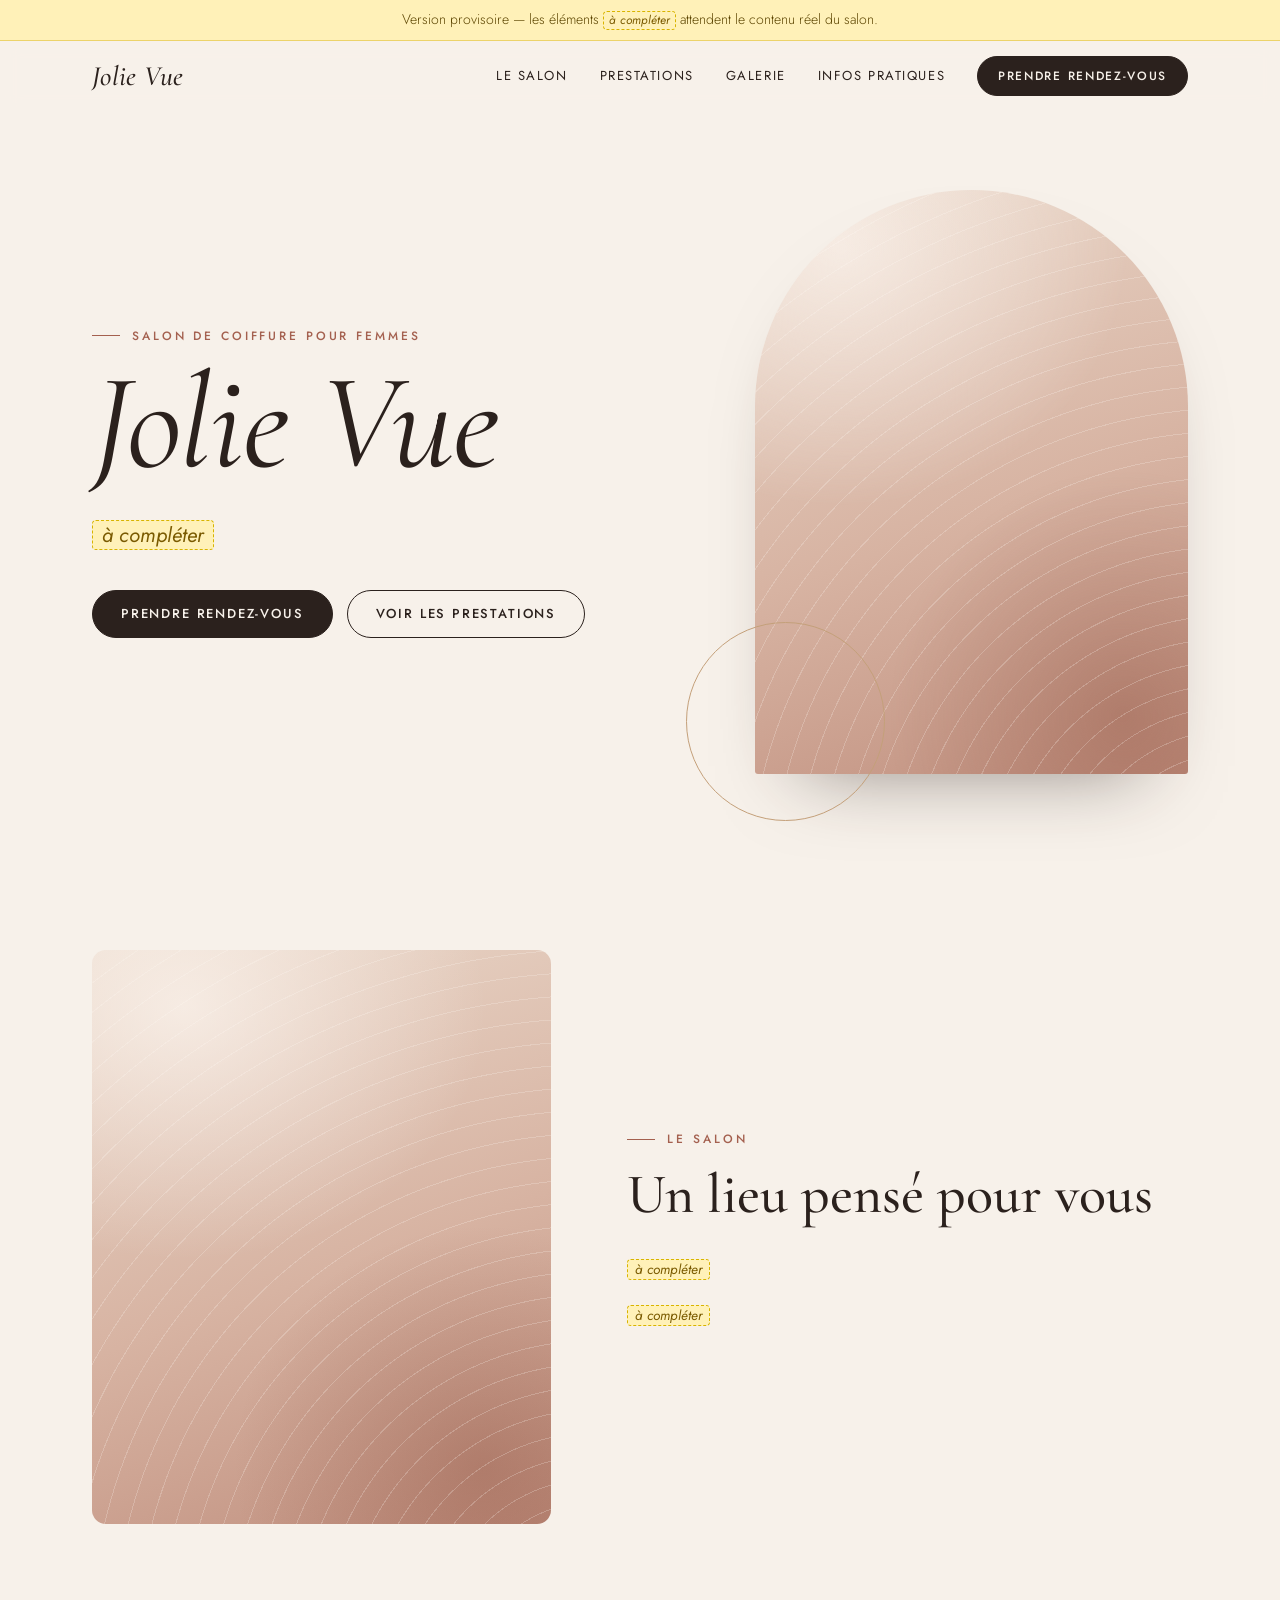
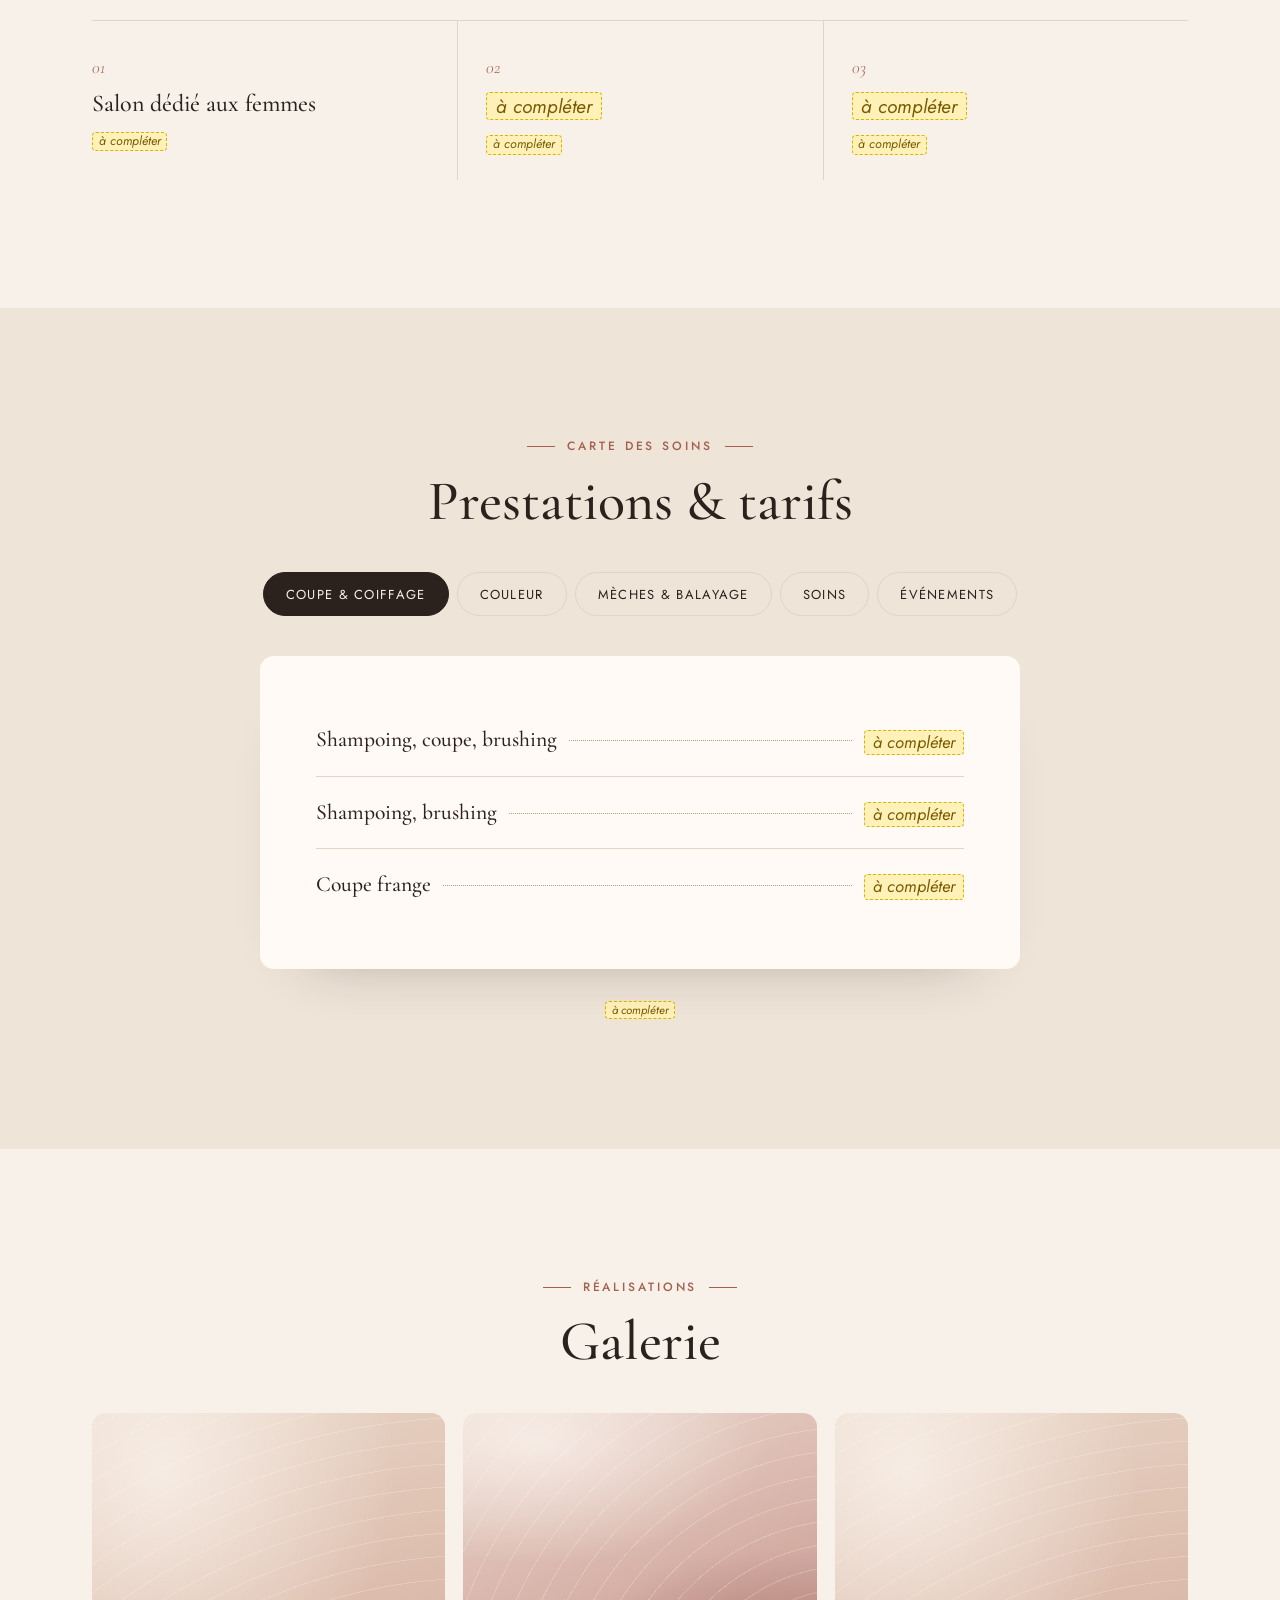
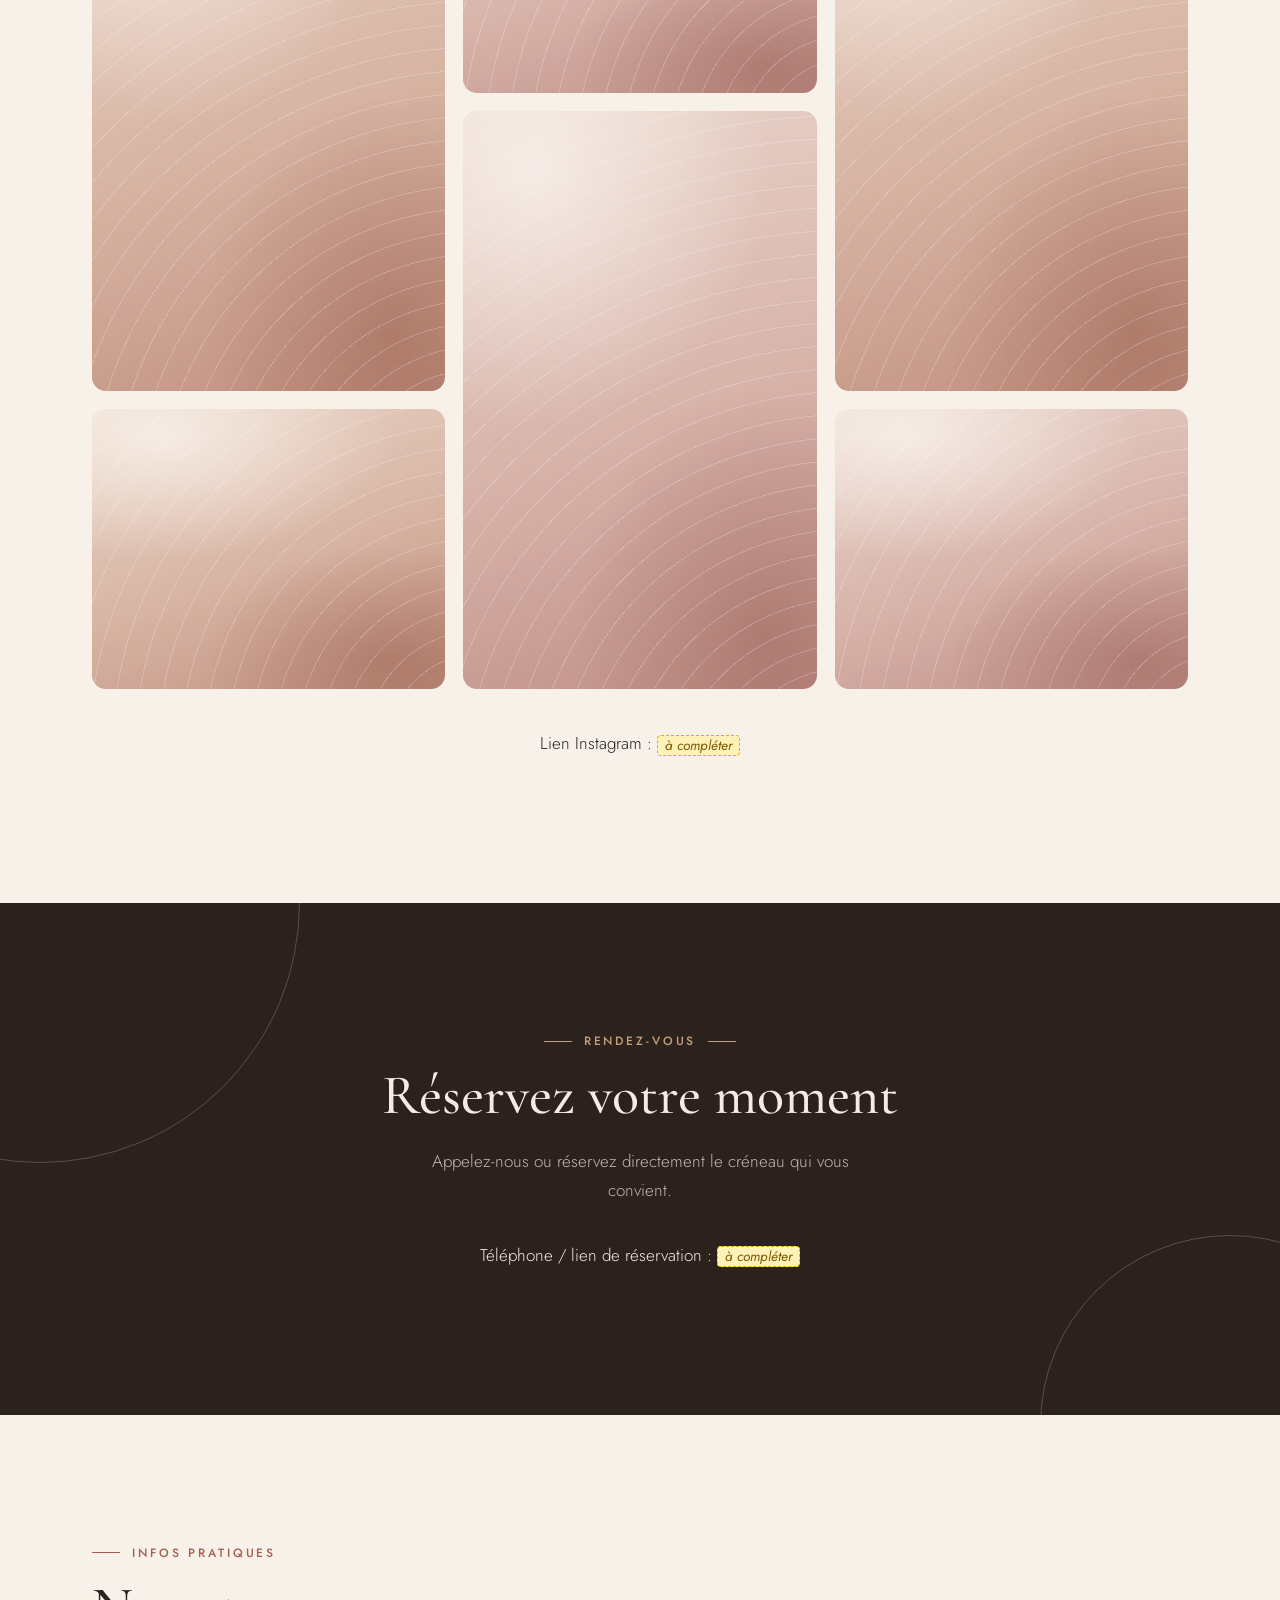
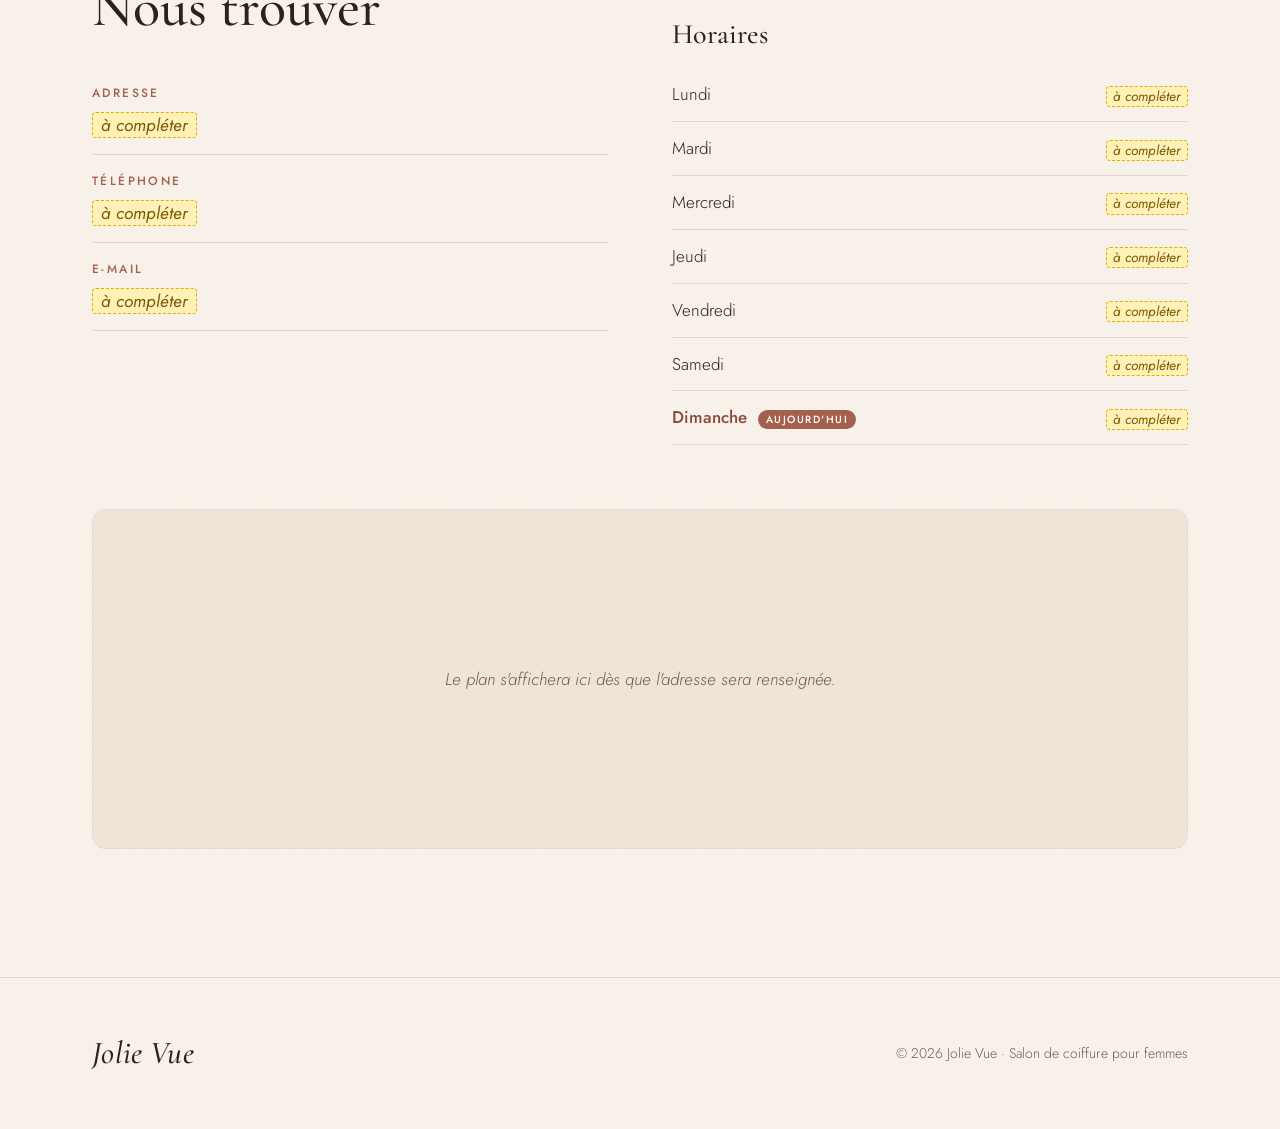
==== index.html @ 516cef78 "Add Jolie Vue salon website (static, content-driven draft) Static one-page site for a women's hair s" ====
<!doctype html>
<html lang="fr">
<head>
  <meta charset="utf-8">
  <meta name="viewport" content="width=device-width, initial-scale=1">
  <title>Jolie Vue — Salon de coiffure pour femmes</title>
  <meta name="description" content="Jolie Vue, salon de coiffure pour femmes : coupe, couleur, balayage, soins et coiffures d'événement. Prestations, tarifs, horaires et prise de rendez-vous.">
  <meta name="theme-color" content="#f7f1ea">

  <meta property="og:type" content="website">
  <meta property="og:title" content="Jolie Vue — Salon de coiffure pour femmes">
  <meta property="og:description" content="Coupe, couleur, balayage, soins et coiffures d'événement. Prenez rendez-vous.">
  <meta property="og:image" content="images/accueil.jpg">

  <link rel="icon" href="images/favicon.svg" type="image/svg+xml">
  <link rel="preconnect" href="https://fonts.googleapis.com">
  <link rel="preconnect" href="https://fonts.gstatic.com" crossorigin>
  <link href="https://fonts.googleapis.com/css2?family=Cormorant+Garamond:ital,wght@0,400;0,500;0,600;1,400;1,500&family=Jost:wght@300;400;500&display=swap" rel="stylesheet">
  <link rel="stylesheet" href="css/styles.css">
</head>
<body>
  <a class="skip" href="#contenu">Aller au contenu</a>

  <div class="draft-banner" id="draft-banner" hidden>
    Version provisoire — les éléments <span class="todo">à compléter</span> attendent le contenu réel du salon.
  </div>

  <header class="site-header" id="haut">
    <div class="wrap header-inner">
      <a class="logo" href="#haut" data-fill="nom"></a>
      <button class="nav-toggle" aria-expanded="false" aria-controls="nav" aria-label="Ouvrir le menu">
        <span></span><span></span>
      </button>
      <nav class="nav" id="nav" aria-label="Navigation principale">
        <a href="#salon">Le salon</a>
        <a href="#prestations">Prestations</a>
        <a href="#galerie">Galerie</a>
        <a href="#infos">Infos pratiques</a>
        <a class="btn btn-small" href="#rendez-vous">Prendre rendez-vous</a>
      </nav>
    </div>
  </header>

  <main id="contenu">

    <!-- ACCUEIL -->
    <section class="hero">
      <div class="wrap hero-inner">
        <div class="hero-text">
          <p class="eyebrow" data-fill="typeSalon"></p>
          <h1 class="hero-title" data-fill="nom"></h1>
          <p class="hero-slogan" data-fill="slogan"></p>
          <div class="hero-actions">
            <a class="btn" href="#rendez-vous">Prendre rendez-vous</a>
            <a class="btn btn-ghost" href="#prestations">Voir les prestations</a>
          </div>
        </div>
        <div class="hero-visual">
          <div class="arch photo-slot" data-photo="accueil" aria-hidden="true"></div>
          <div class="hero-ornament" aria-hidden="true"></div>
        </div>
      </div>
    </section>

    <!-- LE SALON -->
    <section class="section" id="salon">
      <div class="wrap salon-grid">
        <div class="salon-photo photo-slot" data-photo="salon" aria-hidden="true"></div>
        <div>
          <p class="eyebrow">Le salon</p>
          <h2 class="section-title">Un lieu pensé pour vous</h2>
          <div class="prose" id="presentation"></div>
        </div>
      </div>
      <div class="wrap">
        <ul class="highlights" id="points-forts"></ul>
      </div>
    </section>

    <!-- PRESTATIONS -->
    <section class="section section-tinted" id="prestations">
      <div class="wrap">
        <div class="section-head">
          <p class="eyebrow">Carte des soins</p>
          <h2 class="section-title">Prestations &amp; tarifs</h2>
        </div>
        <div class="tabs" role="tablist" aria-label="Catégories de prestations" id="tabs"></div>
        <div id="panels"></div>
        <p class="note" id="note-tarifs"></p>
      </div>
    </section>

    <!-- GALERIE -->
    <section class="section" id="galerie">
      <div class="wrap">
        <div class="section-head">
          <p class="eyebrow">Réalisations</p>
          <h2 class="section-title">Galerie</h2>
        </div>
        <div class="gallery" id="gallery"></div>
        <p class="center" id="insta-cta"></p>
      </div>
    </section>

    <!-- RENDEZ-VOUS -->
    <section class="section booking" id="rendez-vous">
      <div class="wrap booking-inner">
        <p class="eyebrow">Rendez-vous</p>
        <h2 class="section-title">Réservez votre moment</h2>
        <p class="booking-lead">Appelez-nous ou réservez directement le créneau qui vous convient.</p>
        <div class="booking-actions" id="booking-actions"></div>
      </div>
    </section>

    <!-- INFOS PRATIQUES -->
    <section class="section" id="infos">
      <div class="wrap infos-grid">
        <div>
          <p class="eyebrow">Infos pratiques</p>
          <h2 class="section-title">Nous trouver</h2>
          <dl class="contact-list" id="contact-list"></dl>
        </div>
        <div>
          <h3 class="sub-title">Horaires</h3>
          <table class="hours" id="hours"></table>
        </div>
        <div class="map" id="map"></div>
      </div>
    </section>

  </main>

  <footer class="site-footer">
    <div class="wrap footer-inner">
      <p class="logo logo-footer" data-fill="nom"></p>
      <div class="socials" id="socials"></div>
      <p class="small">© <span id="year"></span> <span data-fill="nom"></span> · <span data-fill="typeSalon"></span></p>
    </div>
  </footer>

  <!-- Barre d'action fixe sur mobile -->
  <div class="mobile-bar" id="mobile-bar"></div>

  <script src="js/content.js"></script>
  <script src="js/main.js"></script>
</body>
</html>
---- css/styles.css ----
/* ============ Jolie Vue — feuille de style ============ */

:root {
  --bg: #f7f1ea;
  --bg-tint: #efe4d8;
  --surface: #fffaf5;
  --ink: #2b211d;
  --ink-soft: #6e5c53;
  --accent: #a4604f;
  --accent-deep: #874837;
  --gold: #c4a07a;
  --line: #e2d4c6;
  --dark: #2b211d;
  --dark-ink: #f4ebe2;

  --serif: "Cormorant Garamond", "Times New Roman", serif;
  --sans: "Jost", "Helvetica Neue", Arial, sans-serif;

  --radius: 14px;
  --header-h: 72px;
  --gutter: clamp(16px, 4vw, 32px);

  color-scheme: light;
}

*, *::before, *::after { box-sizing: border-box; }

html { scroll-behavior: smooth; scroll-padding-top: calc(var(--header-h) + 12px); }
@media (prefers-reduced-motion: reduce) { html { scroll-behavior: auto; } }

body {
  margin: 0;
  background: var(--bg);
  color: var(--ink);
  font-family: var(--sans);
  font-weight: 300;
  font-size: 1.0625rem;
  line-height: 1.7;
  -webkit-font-smoothing: antialiased;
  overflow-x: hidden;
}

img { display: block; max-width: 100%; }
a { color: inherit; }
h1, h2, h3 { font-family: var(--serif); font-weight: 500; line-height: 1.1; margin: 0; }
p { margin: 0 0 1em; }

.wrap { width: 100%; max-width: 1160px; margin: 0 auto; padding: 0 var(--gutter); }
.center { text-align: center; }
.small { font-size: .875rem; color: var(--ink-soft); margin: 0; }

.skip {
  position: absolute; left: -9999px; top: 8px; z-index: 100;
  background: var(--ink); color: var(--bg); padding: 8px 14px; border-radius: 6px;
}
.skip:focus { left: 8px; }

:focus-visible { outline: 2px solid var(--accent); outline-offset: 3px; border-radius: 4px; }

/* ---------- Repères « à compléter » (mode brouillon) ---------- */
.todo {
  display: inline-block;
  font-family: var(--sans);
  font-style: italic;
  font-size: .8em;
  font-weight: 400;
  line-height: 1.4;
  letter-spacing: 0;
  text-transform: none;
  color: #7a5a00;
  background: #fff1b8;
  border: 1px dashed #d8b400;
  border-radius: 4px;
  padding: 0 .45em;
  vertical-align: middle;
}
.draft-banner {
  background: #fff1b8;
  color: #5c4500;
  font-size: .875rem;
  text-align: center;
  padding: 8px var(--gutter);
  border-bottom: 1px solid #ecd36a;
}
.draft-banner .todo { font-size: .85em; }

/* ---------- Boutons ---------- */
.btn {
  display: inline-flex; align-items: center; justify-content: center;
  min-height: 48px;
  padding: 0 28px;
  border-radius: 999px;
  border: 1px solid var(--ink);
  background: var(--ink);
  color: var(--bg);
  font-family: var(--sans);
  font-size: .8125rem;
  font-weight: 500;
  letter-spacing: .14em;
  text-transform: uppercase;
  text-decoration: none;
  transition: background .25s, color .25s, border-color .25s, transform .25s;
}
.btn:hover { background: var(--accent-deep); border-color: var(--accent-deep); }
.btn:active { transform: translateY(1px); }
.btn-ghost { background: transparent; color: var(--ink); }
.btn-ghost:hover { background: var(--ink); color: var(--bg); border-color: var(--ink); }
.btn-small { min-height: 40px; padding: 0 20px; font-size: .75rem; }

/* ---------- En-tête ---------- */
.site-header {
  position: sticky; top: 0; z-index: 50;
  height: var(--header-h);
  border-bottom: 1px solid transparent;
  transition: border-color .3s, box-shadow .3s;
}
/* Le flou est porté par un pseudo-élément : un backdrop-filter sur l'en-tête
   lui-même piégerait le menu mobile (position: fixed) dans ses 72 px. */
.site-header::before {
  content: ""; position: absolute; inset: 0; z-index: -1;
  background: rgba(247, 241, 234, .86);
  backdrop-filter: saturate(140%) blur(10px);
  -webkit-backdrop-filter: saturate(140%) blur(10px);
}
.site-header.is-scrolled { border-bottom-color: var(--line); box-shadow: 0 6px 24px -18px rgba(43, 33, 29, .5); }
.header-inner { height: 100%; display: flex; align-items: center; justify-content: space-between; gap: 24px; }

.logo {
  font-family: var(--serif);
  font-size: 1.75rem;
  font-weight: 500;
  font-style: italic;
  letter-spacing: .01em;
  text-decoration: none;
  white-space: nowrap;
}

.nav { display: flex; align-items: center; gap: 32px; }
.nav a:not(.btn) {
  text-decoration: none;
  font-size: .8125rem;
  letter-spacing: .12em;
  text-transform: uppercase;
  font-weight: 400;
  position: relative;
  padding: 6px 0;
}
.nav a:not(.btn)::after {
  content: ""; position: absolute; left: 0; right: 0; bottom: 0; height: 1px;
  background: var(--accent); transform: scaleX(0); transform-origin: left; transition: transform .3s;
}
.nav a:not(.btn):hover::after { transform: scaleX(1); }

.nav-toggle {
  display: none;
  width: 44px; height: 44px;
  border: 0; background: transparent; cursor: pointer;
  position: relative; z-index: 60;
}
.nav-toggle span {
  position: absolute; left: 10px; right: 10px; height: 1.5px; background: var(--ink);
  transition: transform .3s, top .3s;
}
.nav-toggle span:first-child { top: 17px; }
.nav-toggle span:last-child { top: 26px; }
.menu-open .nav-toggle span:first-child { top: 21px; transform: rotate(45deg); }
.menu-open .nav-toggle span:last-child { top: 21px; transform: rotate(-45deg); }

/* ---------- Typo de section ---------- */
.eyebrow {
  font-size: .75rem;
  letter-spacing: .24em;
  text-transform: uppercase;
  color: var(--accent);
  font-weight: 500;
  margin-bottom: 14px;
  display: flex; align-items: center; gap: 12px;
}
.eyebrow::before { content: ""; width: 28px; height: 1px; background: currentColor; }
.section-head .eyebrow, .booking .eyebrow { justify-content: center; }
.section-head .eyebrow::after, .booking .eyebrow::after { content: ""; width: 28px; height: 1px; background: currentColor; }

.section-title { font-size: clamp(2.25rem, 5vw, 3.5rem); margin-bottom: 28px; }
.section-head { text-align: center; margin-bottom: 40px; }
.section-head .section-title { margin-bottom: 0; }
.sub-title { font-size: 1.75rem; margin-bottom: 18px; }

.section { padding: clamp(72px, 11vw, 128px) 0; }
.section-tinted { background: var(--bg-tint); }

/* ---------- Emplacements photo (repli décoratif) ---------- */
.photo-slot {
  position: relative;
  overflow: hidden;
  background:
    radial-gradient(120% 80% at 20% 10%, rgba(255, 250, 245, .65), transparent 55%),
    radial-gradient(90% 70% at 85% 90%, rgba(135, 72, 55, .35), transparent 60%),
    linear-gradient(160deg, #ead8ca 0%, #d7b3a2 55%, #c08f7e 100%);
}
.photo-slot::before {
  /* fines lignes ondulées, évoquant une mèche de cheveux */
  content: "";
  position: absolute; inset: 0;
  background:
    repeating-radial-gradient(circle at 110% 120%, transparent 0 22px, rgba(255, 250, 245, .22) 22px 23px);
  pointer-events: none;
}
.photo-slot.has-photo::before { display: none; }
.photo-slot img {
  position: absolute; inset: 0; width: 100%; height: 100%; object-fit: cover;
  animation: fade-in .6s ease both;
}
@keyframes fade-in { from { opacity: 0; } to { opacity: 1; } }

/* ---------- Accueil ---------- */
.hero { padding: clamp(32px, 6vw, 80px) 0 clamp(24px, 4vw, 48px); }
.hero-inner {
  display: grid;
  grid-template-columns: 1.15fr .85fr;
  align-items: center;
  gap: clamp(32px, 6vw, 88px);
}
.hero-title {
  font-size: clamp(4rem, 11vw, 8.5rem);
  font-weight: 400;
  font-style: italic;
  line-height: .92;
  letter-spacing: -.01em;
  margin-bottom: 28px;
}
.hero-slogan {
  font-family: var(--serif);
  font-size: clamp(1.25rem, 2.2vw, 1.6rem);
  line-height: 1.45;
  color: var(--ink-soft);
  max-width: 30ch;
  margin-bottom: 40px;
}
.hero-actions { display: flex; flex-wrap: wrap; gap: 14px; }

.hero-visual { position: relative; }
.arch {
  aspect-ratio: 4 / 5.4;
  border-radius: 999px 999px var(--radius) var(--radius);
  box-shadow: 0 40px 80px -48px rgba(43, 33, 29, .55);
}
.hero-ornament {
  position: absolute;
  width: 46%; aspect-ratio: 1;
  left: -16%; bottom: -8%;
  border: 1px solid var(--gold);
  border-radius: 50%;
  pointer-events: none;
}

/* ---------- Le salon ---------- */
.salon-grid {
  display: grid;
  grid-template-columns: .9fr 1.1fr;
  gap: clamp(32px, 6vw, 88px);
  align-items: center;
}
.salon-photo { aspect-ratio: 4 / 5; border-radius: var(--radius); }
.prose { max-width: 56ch; color: var(--ink-soft); }

.highlights {
  list-style: none; padding: 0; margin: clamp(56px, 8vw, 96px) 0 0;
  display: grid; grid-template-columns: repeat(3, 1fr); gap: 0;
  border-top: 1px solid var(--line);
}
.highlights li { padding: 32px 28px 8px; border-left: 1px solid var(--line); }
.highlights li:first-child { border-left: 0; padding-left: 0; }
.highlights h3 { font-size: 1.5rem; margin: 8px 0 10px; }
.highlights p { color: var(--ink-soft); font-size: .975rem; }
.hl-num { font-family: var(--serif); font-style: italic; color: var(--accent); font-size: 1.1rem; }

/* ---------- Prestations ---------- */
.tabs {
  display: flex; justify-content: center; flex-wrap: wrap; gap: 8px;
  margin: 0 auto 40px;
}
.tab {
  min-height: 44px;
  padding: 0 22px;
  border-radius: 999px;
  border: 1px solid var(--line);
  background: transparent;
  color: var(--ink);
  font: 400 .8125rem/1 var(--sans);
  letter-spacing: .1em;
  text-transform: uppercase;
  cursor: pointer;
  transition: background .25s, color .25s, border-color .25s;
}
.tab:hover { border-color: var(--ink); }
.tab[aria-selected="true"] { background: var(--ink); border-color: var(--ink); color: var(--bg); }

.panel {
  max-width: 760px; margin: 0 auto;
  background: var(--surface);
  border-radius: var(--radius);
  padding: clamp(24px, 5vw, 48px) clamp(20px, 5vw, 56px);
  box-shadow: 0 30px 60px -50px rgba(43, 33, 29, .45);
  animation: fade-in .35s ease both;
}
.menu { list-style: none; margin: 0; padding: 0; }
.menu-item { padding: 18px 0; border-bottom: 1px solid var(--line); }
.menu-item:last-child { border-bottom: 0; }
.menu-line { display: flex; align-items: baseline; gap: 12px; }
.menu-name { font-family: var(--serif); font-size: 1.35rem; font-weight: 500; line-height: 1.3; }
.menu-dots { flex: 1; min-width: 24px; border-bottom: 1px dotted var(--gold); transform: translateY(-5px); }
.menu-price { font-family: var(--serif); font-size: 1.3rem; font-weight: 600; color: var(--accent-deep); white-space: nowrap; }
.menu-meta { margin: 4px 0 0; font-size: .9rem; color: var(--ink-soft); }

.note { text-align: center; color: var(--ink-soft); font-size: .9rem; font-style: italic; margin: 28px auto 0; max-width: 60ch; }

/* ---------- Galerie ---------- */
.gallery {
  display: grid;
  grid-template-columns: repeat(3, 1fr);
  grid-auto-rows: clamp(160px, 22vw, 280px);
  gap: clamp(10px, 1.6vw, 18px);
  margin-bottom: 40px;
}
.gallery-item { margin: 0; border-radius: var(--radius); }
/* 1, 3 et 4 en hauteur : remplit exactement 3 × 3 cases, sans trou */
.gallery-item:nth-child(1), .gallery-item:nth-child(3), .gallery-item:nth-child(4) { grid-row: span 2; }
.gallery-item:nth-child(2n) { filter: hue-rotate(-8deg) saturate(.9); }
.gallery-item.has-photo { filter: none; }

/* ---------- Rendez-vous ---------- */
.booking { background: var(--dark); color: var(--dark-ink); text-align: center; position: relative; overflow: hidden; }
.booking::before, .booking::after {
  content: ""; position: absolute; border: 1px solid rgba(196, 160, 122, .35); border-radius: 50%; pointer-events: none;
}
.booking::before { width: 520px; height: 520px; left: -220px; top: -260px; }
.booking::after { width: 380px; height: 380px; right: -140px; bottom: -200px; }
.booking .eyebrow { color: var(--gold); }
.booking-inner { position: relative; z-index: 1; }
.booking-lead { color: rgba(244, 235, 226, .75); max-width: 46ch; margin: -8px auto 36px; }
.booking-actions { display: flex; flex-wrap: wrap; justify-content: center; gap: 14px; }
.booking .btn { background: var(--dark-ink); color: var(--dark); border-color: var(--dark-ink); }
.booking .btn:hover { background: var(--gold); border-color: var(--gold); }
.booking .btn-ghost { background: transparent; color: var(--dark-ink); border-color: rgba(244, 235, 226, .5); }
.booking .btn-ghost:hover { background: var(--dark-ink); color: var(--dark); }

/* ---------- Infos pratiques ---------- */
.infos-grid {
  display: grid;
  grid-template-columns: 1fr 1fr;
  gap: clamp(32px, 5vw, 72px);
  align-items: start;
}
.contact-list { margin: 0; }
.contact-list div { padding: 16px 0; border-bottom: 1px solid var(--line); }
.contact-list dt { font-size: .75rem; letter-spacing: .2em; text-transform: uppercase; color: var(--accent); font-weight: 500; }
.contact-list dd { margin: 4px 0 0; font-family: var(--serif); font-size: 1.35rem; line-height: 1.4; }
.contact-list a { text-decoration: none; border-bottom: 1px solid var(--gold); }

.infos-grid > div:nth-child(2) { padding-top: clamp(0px, 6vw, 86px); }
.hours { width: 100%; border-collapse: collapse; }
.hours th, .hours td { padding: 12px 0; border-bottom: 1px solid var(--line); text-align: left; font-weight: 300; }
.hours td { text-align: right; }
.hours .is-closed td { color: var(--ink-soft); font-style: italic; }
.hours .is-today th, .hours .is-today td { font-weight: 500; color: var(--accent-deep); }
.today-tag {
  font-size: .65rem; letter-spacing: .14em; text-transform: uppercase;
  background: var(--accent); color: var(--surface); padding: 2px 8px; border-radius: 999px; margin-left: 6px;
  vertical-align: middle; font-weight: 500;
}

.map { grid-column: 1 / -1; border-radius: var(--radius); overflow: hidden; min-height: 340px; background: var(--bg-tint); }
.map iframe { display: block; width: 100%; height: 380px; border: 0; filter: grayscale(.35) sepia(.12); }
.map-empty {
  min-height: 340px; display: grid; place-items: center; padding: 24px; text-align: center;
  color: var(--ink-soft); font-style: italic; border: 1px dashed var(--line); border-radius: var(--radius);
}

/* ---------- Pied de page ---------- */
.site-footer { border-top: 1px solid var(--line); padding: 48px 0; }
.footer-inner { display: flex; flex-wrap: wrap; align-items: center; justify-content: space-between; gap: 20px; }
.logo-footer { margin: 0; font-size: 2rem; }
.socials { display: flex; gap: 10px; }
.socials a {
  width: 44px; height: 44px; display: grid; place-items: center;
  border: 1px solid var(--line); border-radius: 50%; transition: border-color .25s, background .25s;
}
.socials a:hover { border-color: var(--ink); background: var(--surface); }
.socials svg { width: 20px; height: 20px; fill: none; stroke: var(--ink); stroke-width: 1.5; stroke-linejoin: round; }
.socials svg .fill { fill: var(--ink); stroke: none; }

/* ---------- Barre mobile ---------- */
.mobile-bar { display: none; }

/* ---------- Apparition ---------- */
.reveal { opacity: 0; transform: translateY(18px); transition: opacity .7s ease, transform .7s ease; transition-delay: calc(var(--i, 0) * 60ms); }
.reveal.is-visible { opacity: 1; transform: none; }
@media (prefers-reduced-motion: reduce) { .reveal { opacity: 1; transform: none; transition: none; } }

/* ============ Responsive ============ */
@media (max-width: 960px) {
  .nav-toggle { display: block; }
  .nav {
    position: fixed; inset: 0; z-index: 55;
    flex-direction: column; justify-content: center; gap: 28px;
    background: var(--bg);
    opacity: 0; visibility: hidden; transition: opacity .3s, visibility .3s;
  }
  .nav a:not(.btn) { font-family: var(--serif); font-size: 2rem; letter-spacing: 0; text-transform: none; font-style: italic; }
  .menu-open .nav { opacity: 1; visibility: visible; }
  .menu-open { overflow: hidden; }

  .hero-inner, .salon-grid { grid-template-columns: 1fr; }
  .hero-visual { max-width: 420px; width: 80%; margin: 0 auto; order: -1; }
  .hero-text { text-align: center; }
  .hero-slogan { margin-left: auto; margin-right: auto; }
  .hero-actions { justify-content: center; }
  .hero .eyebrow { justify-content: center; }
  .hero .eyebrow::after { content: ""; width: 28px; height: 1px; background: currentColor; }
  .salon-photo { aspect-ratio: 16 / 10; }
}

@media (max-width: 760px) {
  body { padding-bottom: 68px; }
  .highlights { grid-template-columns: 1fr; }
  .highlights li, .highlights li:first-child { border-left: 0; padding: 24px 0 4px; border-bottom: 1px solid var(--line); }
  .tabs { flex-wrap: nowrap; justify-content: flex-start; overflow-x: auto; margin-left: calc(-1 * var(--gutter)); margin-right: calc(-1 * var(--gutter)); padding: 0 var(--gutter) 6px; scrollbar-width: none; }
  .tabs::-webkit-scrollbar { display: none; }
  .tab { flex: 0 0 auto; }
  .menu-name { font-size: 1.2rem; }
  .menu-price { font-size: 1.15rem; }
  .gallery { grid-template-columns: repeat(2, 1fr); grid-auto-rows: 42vw; }
  .gallery-item:nth-child(3) { grid-row: auto; } /* 1 et 4 en hauteur : 2 × 4 cases */
  .infos-grid { grid-template-columns: 1fr; }
  .infos-grid > div:nth-child(2) { padding-top: 0; }
  .footer-inner { flex-direction: column; text-align: center; }

  .mobile-bar {
    display: flex; gap: 8px;
    position: fixed; left: 0; right: 0; bottom: 0; z-index: 40;
    padding: 10px var(--gutter) calc(10px + env(safe-area-inset-bottom));
    background: rgba(247, 241, 234, .94);
    backdrop-filter: blur(10px); -webkit-backdrop-filter: blur(10px);
    border-top: 1px solid var(--line);
  }
  .mobile-bar a {
    flex: 1; min-height: 48px; display: grid; place-items: center;
    border: 1px solid var(--ink); border-radius: 999px; text-decoration: none;
    font-size: .8125rem; font-weight: 500; letter-spacing: .12em; text-transform: uppercase;
  }
  .mobile-bar a.is-primary { background: var(--ink); color: var(--bg); }
}
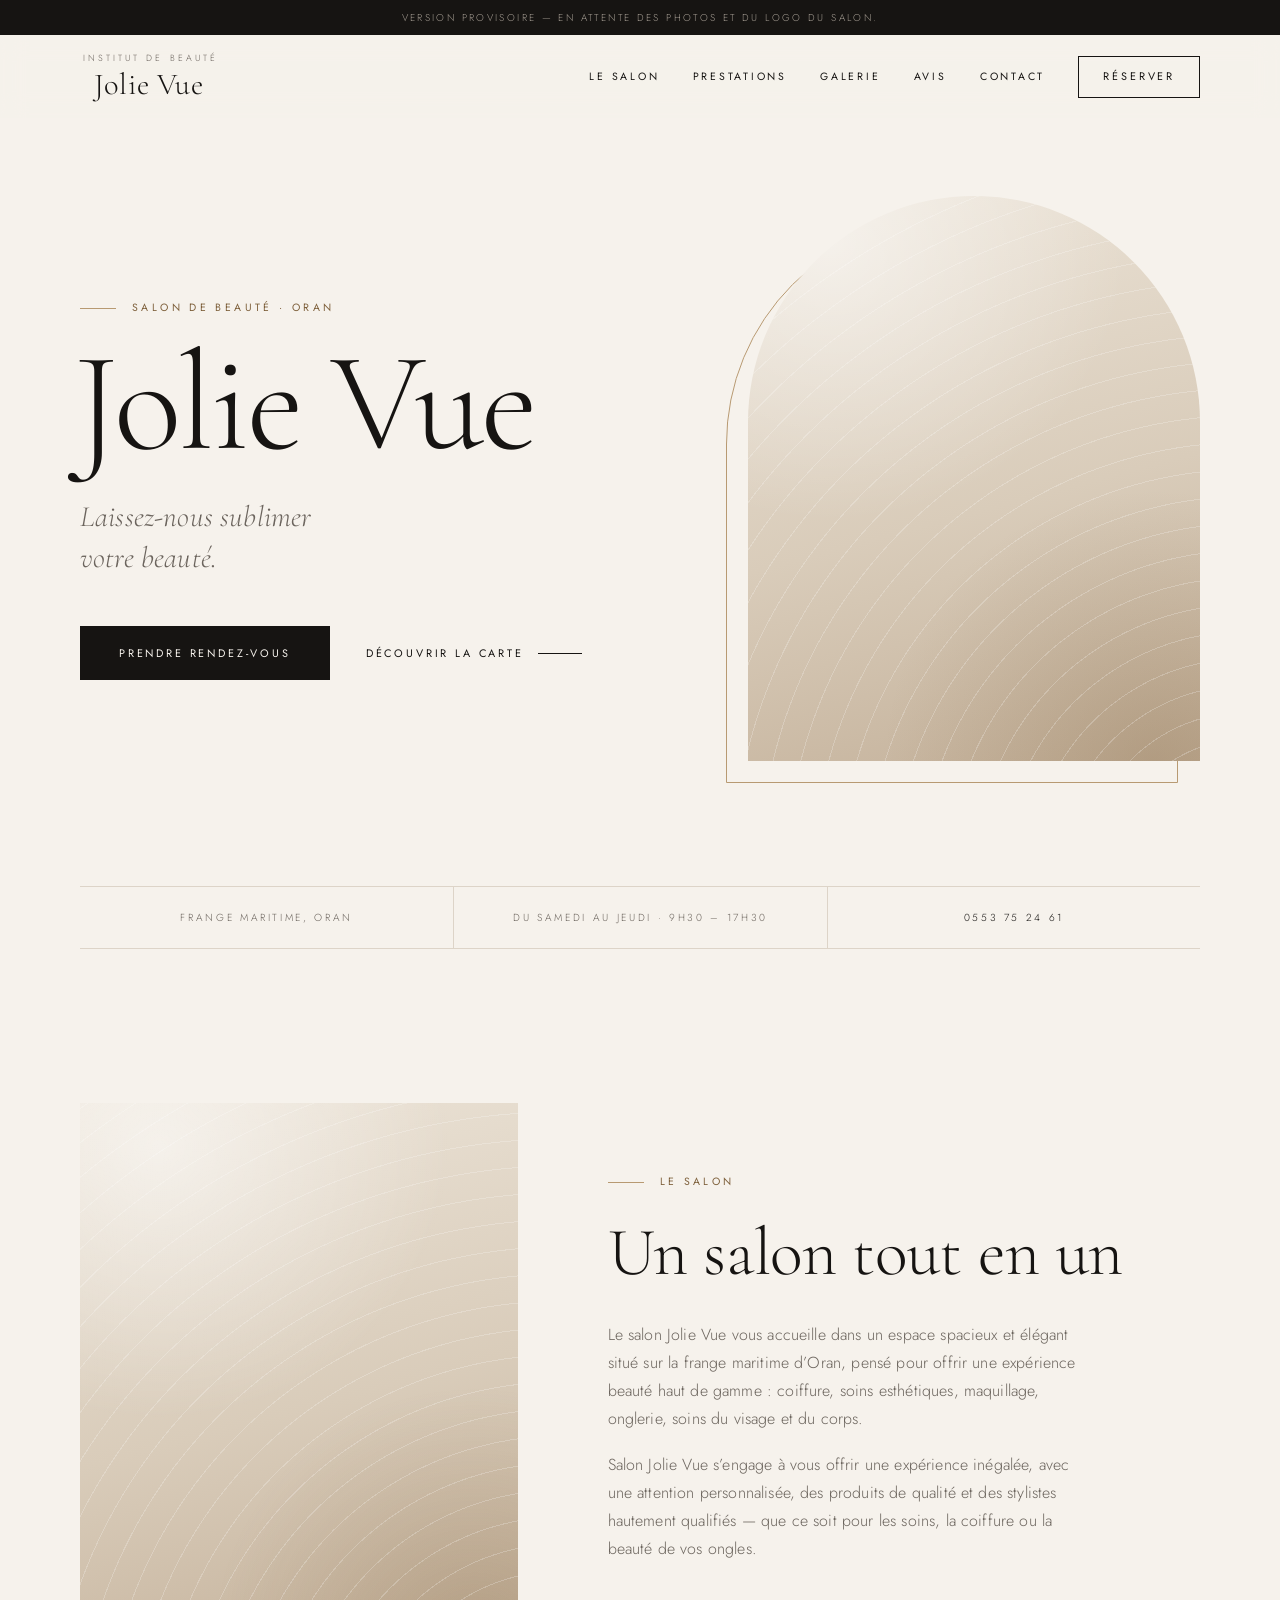
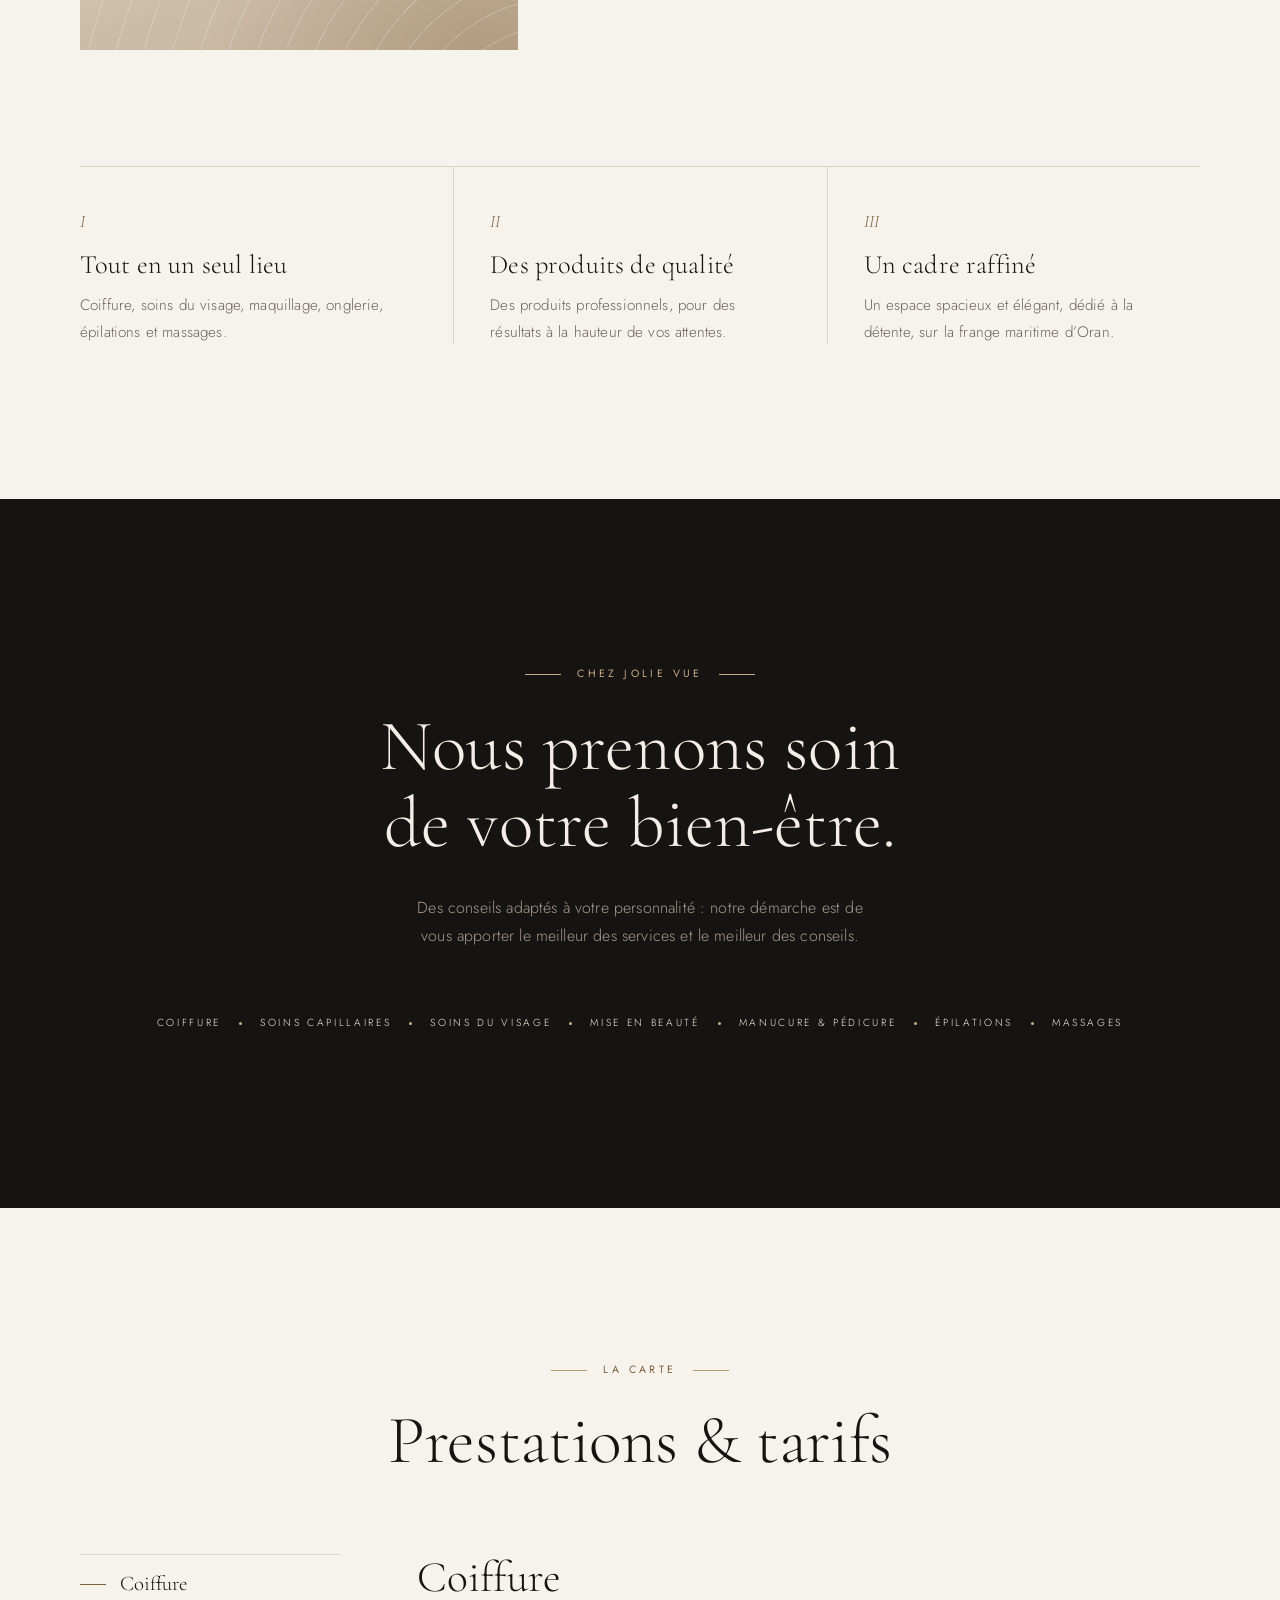
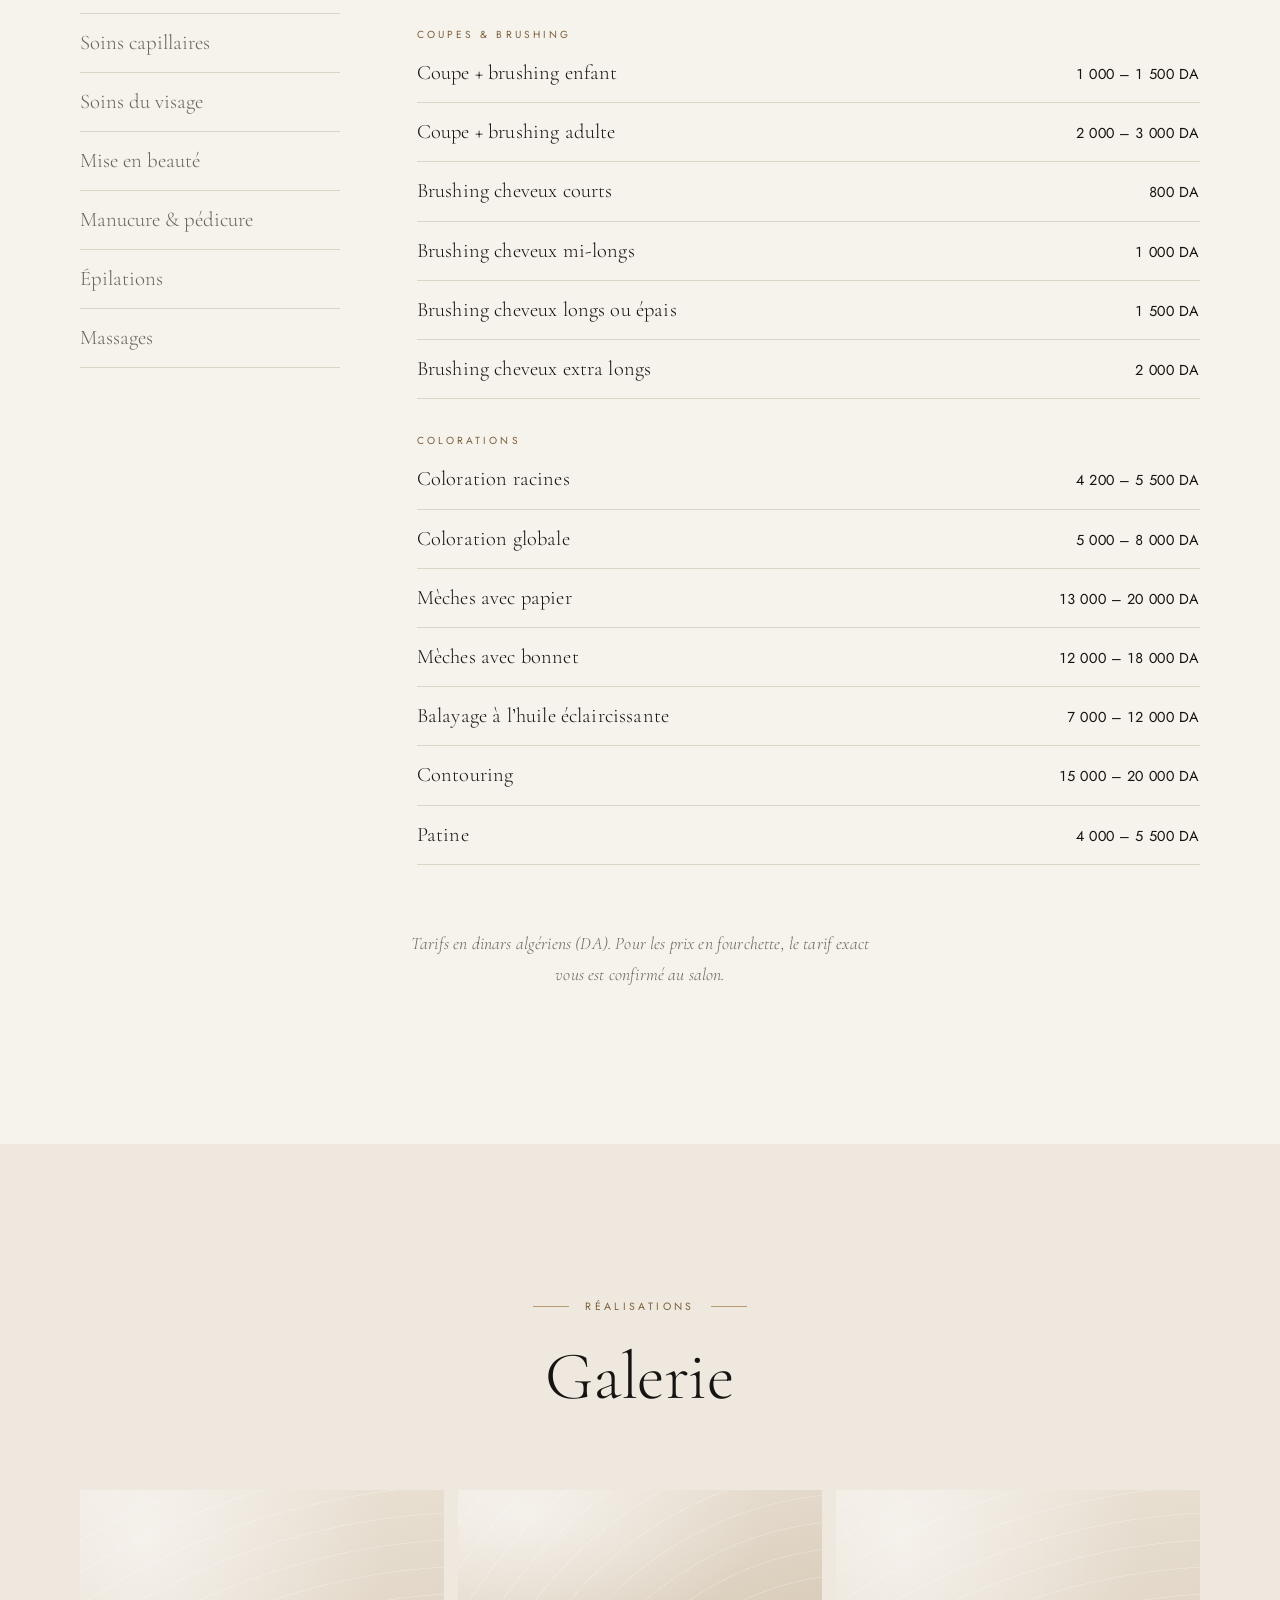
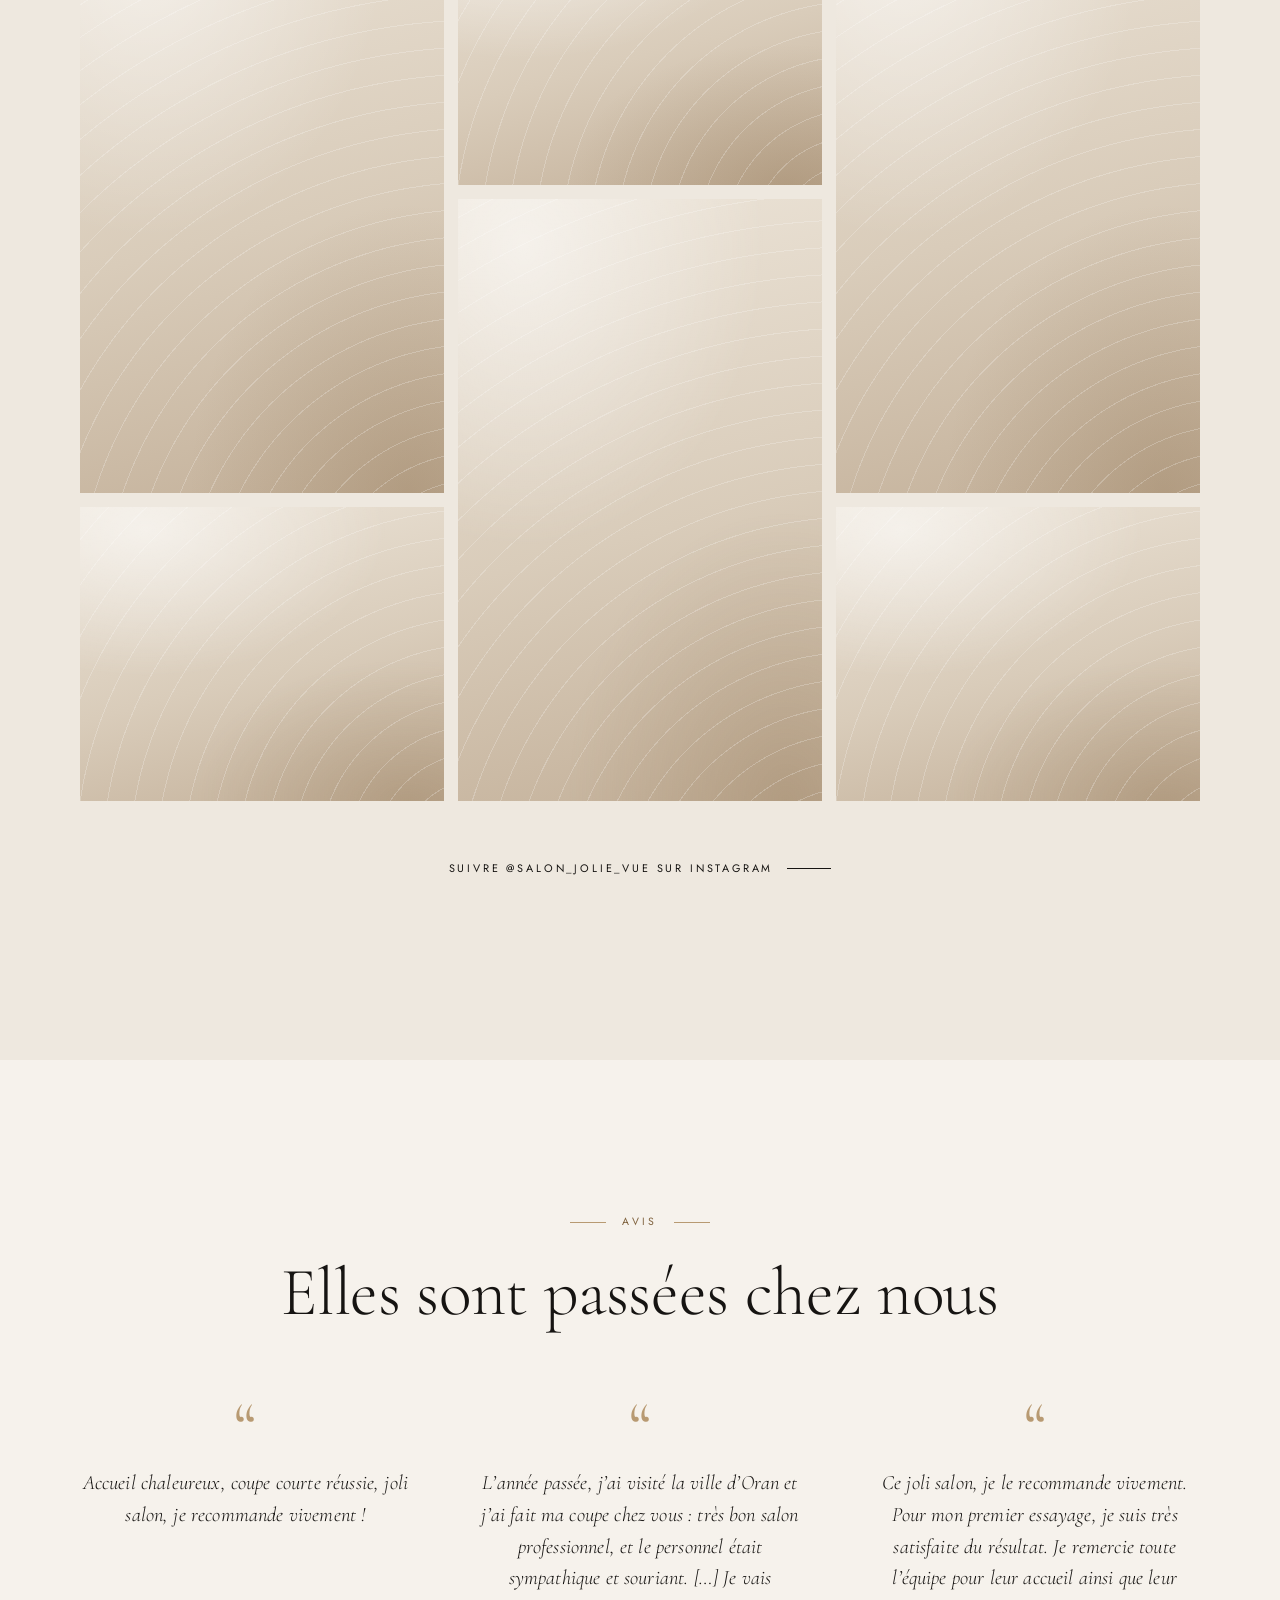
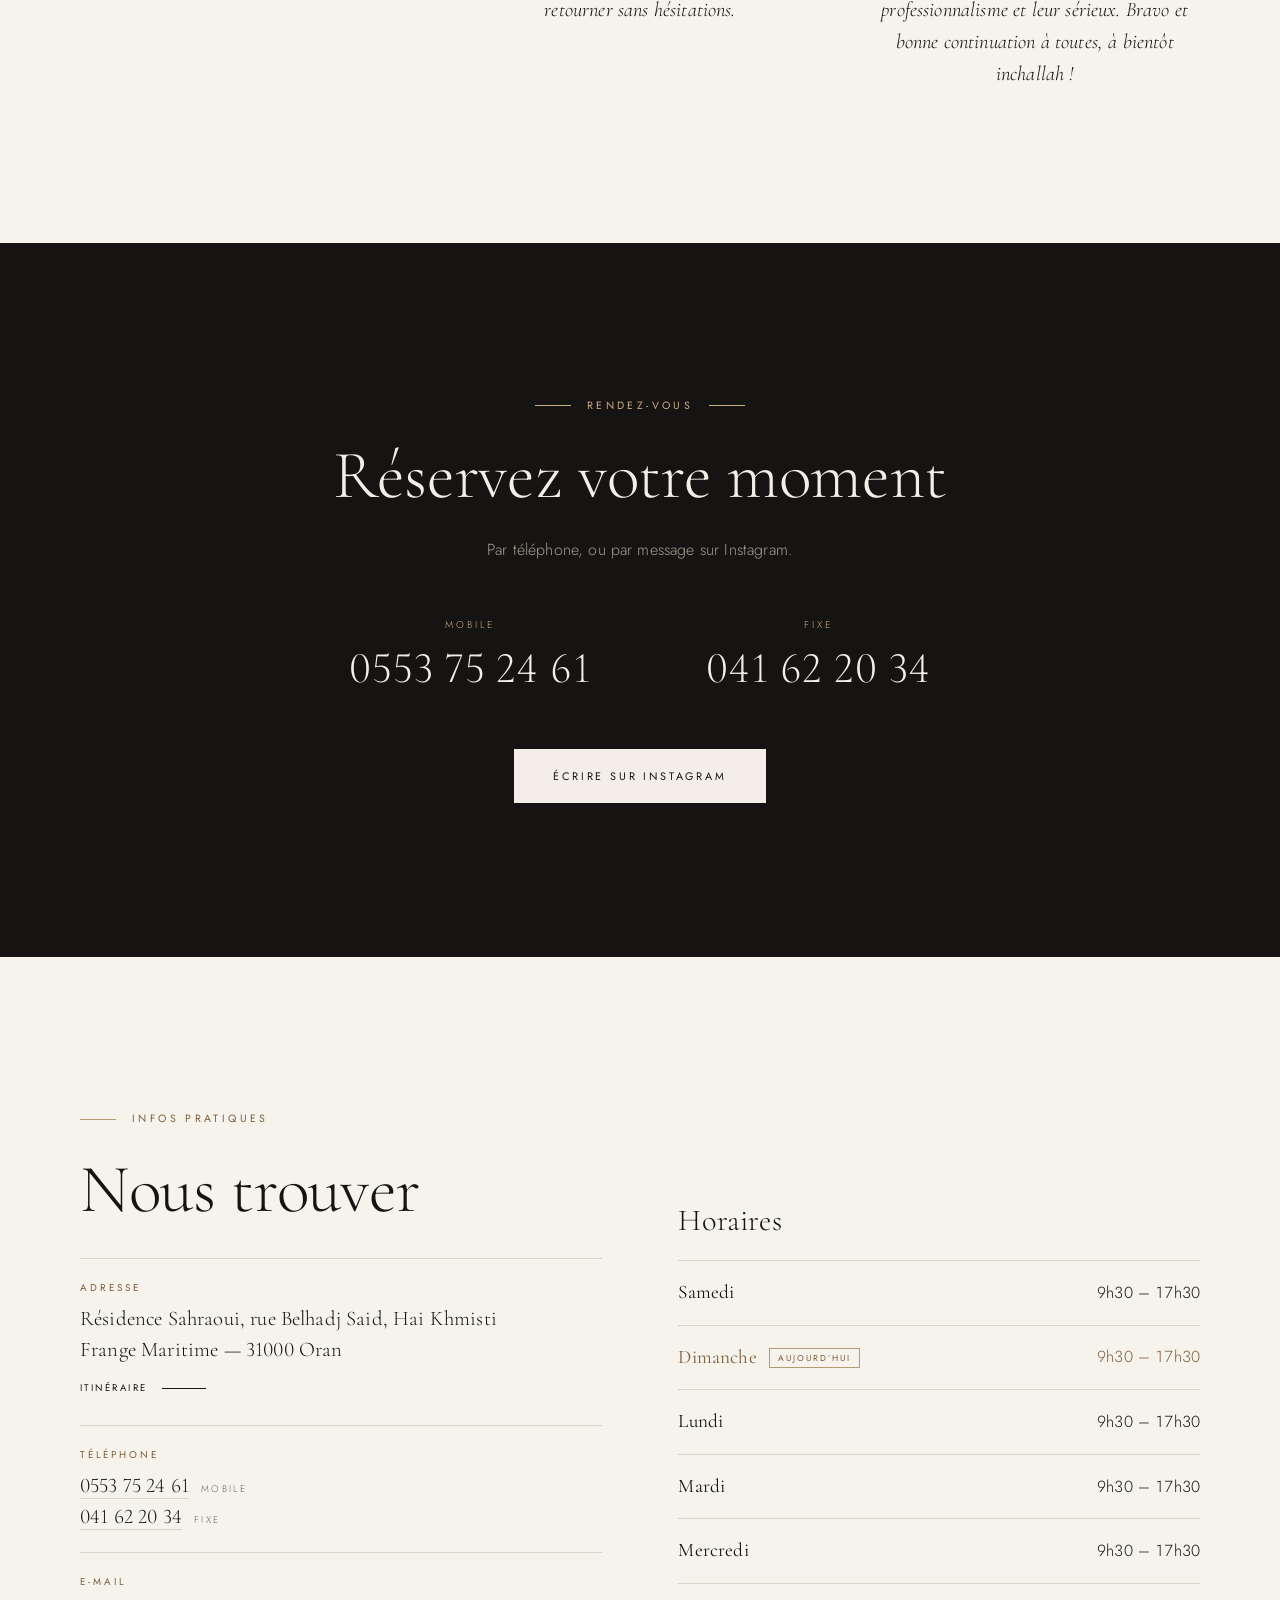
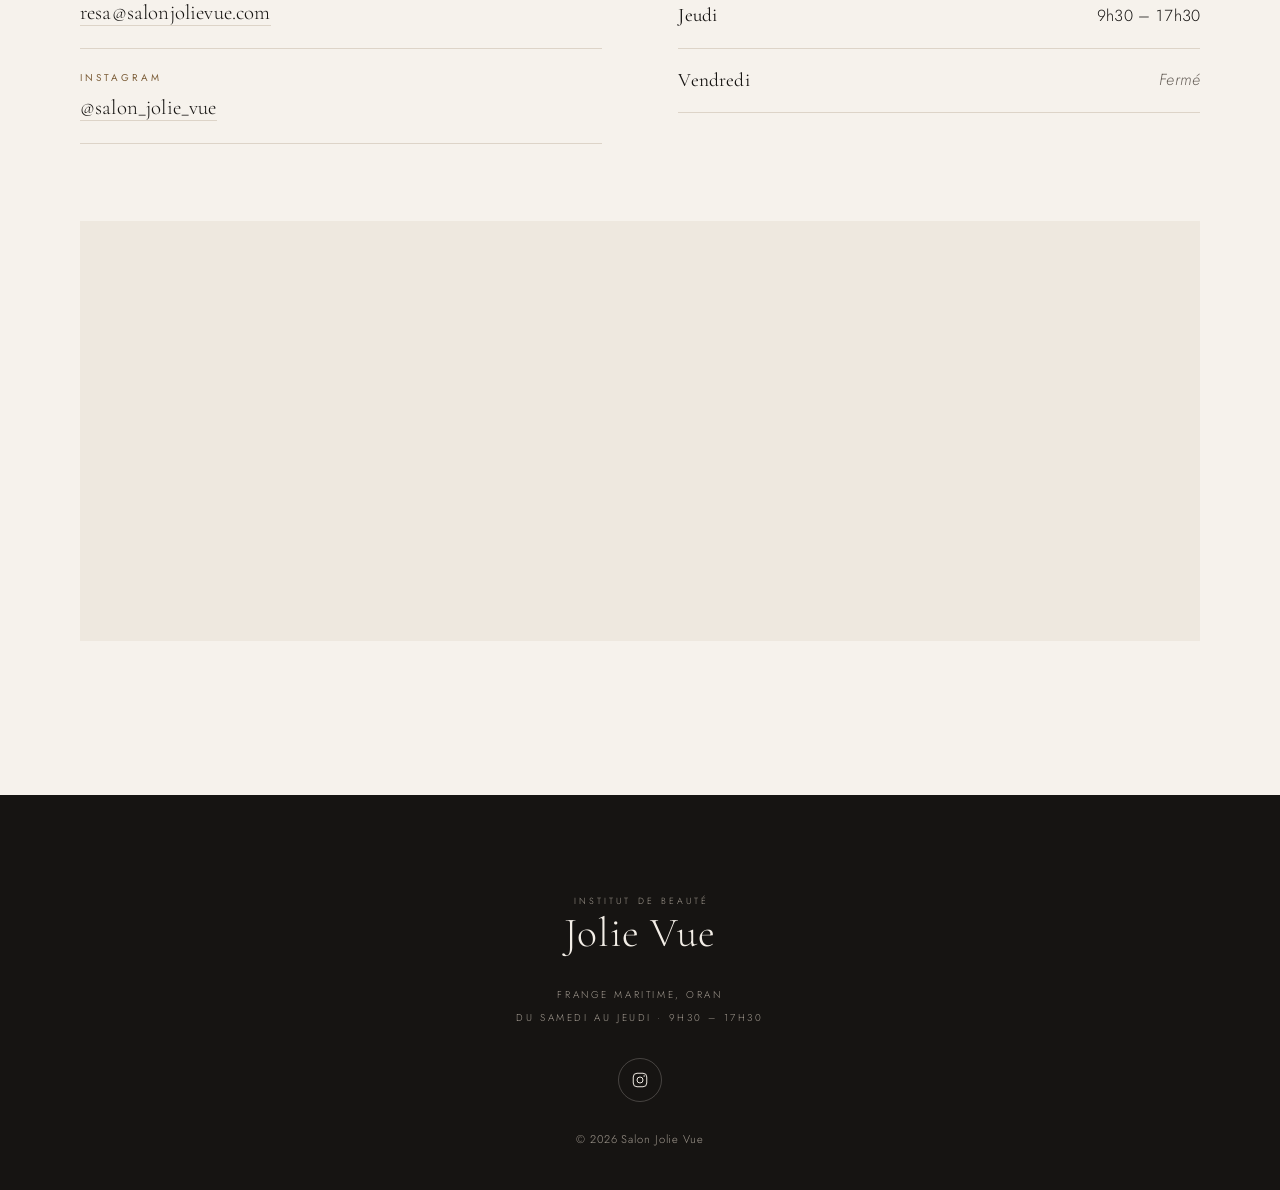
==== commit 917eb28f: "Fill in real salon content and move to a luxury design Content (from the salon's current sites and I" ====
--- a/index.html
+++ b/index.html
@@ -3,40 +3,46 @@
 <head>
   <meta charset="utf-8">
   <meta name="viewport" content="width=device-width, initial-scale=1">
-  <title>Jolie Vue — Salon de coiffure pour femmes</title>
-  <meta name="description" content="Jolie Vue, salon de coiffure pour femmes : coupe, couleur, balayage, soins et coiffures d'événement. Prestations, tarifs, horaires et prise de rendez-vous.">
-  <meta name="theme-color" content="#f7f1ea">
+  <title>Salon Jolie Vue — Institut de beauté à Oran</title>
+  <meta name="description" content="Salon Jolie Vue, institut de beauté pour femmes sur la frange maritime d’Oran : coiffure, colorations, soins capillaires, soins du visage, maquillage, manucure, épilations et massages. Tarifs, horaires et rendez-vous.">
+  <meta name="theme-color" content="#f6f2ec">
 
   <meta property="og:type" content="website">
-  <meta property="og:title" content="Jolie Vue — Salon de coiffure pour femmes">
-  <meta property="og:description" content="Coupe, couleur, balayage, soins et coiffures d'événement. Prenez rendez-vous.">
+  <meta property="og:locale" content="fr_DZ">
+  <meta property="og:site_name" content="Salon Jolie Vue">
+  <meta property="og:title" content="Salon Jolie Vue — Institut de beauté à Oran">
+  <meta property="og:description" content="Coiffure, soins, mise en beauté, onglerie, épilations et massages. Du samedi au jeudi, 9h30 – 17h30.">
   <meta property="og:image" content="images/accueil.jpg">
 
   <link rel="icon" href="images/favicon.svg" type="image/svg+xml">
   <link rel="preconnect" href="https://fonts.googleapis.com">
   <link rel="preconnect" href="https://fonts.gstatic.com" crossorigin>
-  <link href="https://fonts.googleapis.com/css2?family=Cormorant+Garamond:ital,wght@0,400;0,500;0,600;1,400;1,500&family=Jost:wght@300;400;500&display=swap" rel="stylesheet">
+  <link href="https://fonts.googleapis.com/css2?family=Cormorant+Garamond:ital,wght@0,300;0,400;0,500;1,300;1,400&family=Jost:wght@300;400;500&display=swap" rel="stylesheet">
   <link rel="stylesheet" href="css/styles.css">
 </head>
 <body>
   <a class="skip" href="#contenu">Aller au contenu</a>
 
   <div class="draft-banner" id="draft-banner" hidden>
-    Version provisoire — les éléments <span class="todo">à compléter</span> attendent le contenu réel du salon.
+    Version provisoire — en attente des photos et du logo du salon.
   </div>
 
   <header class="site-header" id="haut">
     <div class="wrap header-inner">
-      <a class="logo" href="#haut" data-fill="nom"></a>
+      <a class="logo" href="#haut" data-logo>
+        <span class="logo-small" data-fill="mentionLogo"></span>
+        <span class="logo-name" data-fill="nom"></span>
+      </a>
       <button class="nav-toggle" aria-expanded="false" aria-controls="nav" aria-label="Ouvrir le menu">
         <span></span><span></span>
       </button>
       <nav class="nav" id="nav" aria-label="Navigation principale">
         <a href="#salon">Le salon</a>
         <a href="#prestations">Prestations</a>
-        <a href="#galerie">Galerie</a>
-        <a href="#infos">Infos pratiques</a>
-        <a class="btn btn-small" href="#rendez-vous">Prendre rendez-vous</a>
+        <a href="#galerie" id="nav-galerie">Galerie</a>
+        <a href="#avis" id="nav-avis">Avis</a>
+        <a href="#infos">Contact</a>
+        <a class="btn btn-ghost btn-small" href="#rendez-vous">Réserver</a>
       </nav>
     </div>
   </header>
@@ -45,56 +51,70 @@
 
     <!-- ACCUEIL -->
     <section class="hero">
-      <div class="wrap hero-inner">
-        <div class="hero-text">
-          <p class="eyebrow" data-fill="typeSalon"></p>
-          <h1 class="hero-title" data-fill="nom"></h1>
-          <p class="hero-slogan" data-fill="slogan"></p>
-          <div class="hero-actions">
-            <a class="btn" href="#rendez-vous">Prendre rendez-vous</a>
-            <a class="btn btn-ghost" href="#prestations">Voir les prestations</a>
+      <div class="wrap">
+        <div class="hero-inner">
+          <div class="hero-text">
+            <p class="eyebrow" data-fill="accroche"></p>
+            <h1 class="hero-title" data-fill="nom"></h1>
+            <p class="hero-slogan" data-fill="slogan"></p>
+            <div class="hero-actions">
+              <a class="btn" href="#rendez-vous">Prendre rendez-vous</a>
+              <a class="link-line" href="#prestations">Découvrir la carte</a>
+            </div>
+          </div>
+          <div class="hero-visual">
+            <div class="arch photo-slot" data-photo="accueil" aria-hidden="true"></div>
           </div>
         </div>
-        <div class="hero-visual">
-          <div class="arch photo-slot" data-photo="accueil" aria-hidden="true"></div>
-          <div class="hero-ornament" aria-hidden="true"></div>
-        </div>
+        <div class="hero-info" id="hero-info"></div>
       </div>
     </section>
 
     <!-- LE SALON -->
     <section class="section" id="salon">
       <div class="wrap salon-grid">
-        <div class="salon-photo photo-slot" data-photo="salon" aria-hidden="true"></div>
-        <div>
+        <div class="salon-photo photo-slot reveal" data-photo="salon" aria-hidden="true"></div>
+        <div class="reveal">
           <p class="eyebrow">Le salon</p>
-          <h2 class="section-title">Un lieu pensé pour vous</h2>
+          <h2 class="section-title" data-fill="titreSalon"></h2>
           <div class="prose" id="presentation"></div>
         </div>
       </div>
       <div class="wrap">
-        <ul class="highlights" id="points-forts"></ul>
+        <ol class="highlights" id="points-forts"></ol>
+      </div>
+    </section>
+
+    <!-- MANIFESTE -->
+    <section class="manifesto">
+      <div class="wrap manifesto-inner reveal">
+        <p class="eyebrow eyebrow-center">Chez Jolie Vue</p>
+        <h2 class="manifesto-title" id="manifeste-titre"></h2>
+        <p class="manifesto-text" id="manifeste-texte"></p>
+        <ul class="univers" id="univers" aria-label="Nos univers"></ul>
       </div>
     </section>
 
     <!-- PRESTATIONS -->
-    <section class="section section-tinted" id="prestations">
+    <section class="section" id="prestations">
       <div class="wrap">
-        <div class="section-head">
-          <p class="eyebrow">Carte des soins</p>
+        <div class="section-head reveal">
+          <p class="eyebrow eyebrow-center">La carte</p>
           <h2 class="section-title">Prestations &amp; tarifs</h2>
         </div>
-        <div class="tabs" role="tablist" aria-label="Catégories de prestations" id="tabs"></div>
-        <div id="panels"></div>
+        <div class="carte">
+          <div class="tabs" role="tablist" aria-label="Catégories de prestations" id="tabs"></div>
+          <div class="panels" id="panels"></div>
+        </div>
         <p class="note" id="note-tarifs"></p>
       </div>
     </section>
 
     <!-- GALERIE -->
-    <section class="section" id="galerie">
+    <section class="section section-alt" id="galerie">
       <div class="wrap">
-        <div class="section-head">
-          <p class="eyebrow">Réalisations</p>
+        <div class="section-head reveal">
+          <p class="eyebrow eyebrow-center">Réalisations</p>
           <h2 class="section-title">Galerie</h2>
         </div>
         <div class="gallery" id="gallery"></div>
@@ -102,12 +122,24 @@
       </div>
     </section>
 
+    <!-- AVIS -->
+    <section class="section" id="avis">
+      <div class="wrap">
+        <div class="section-head reveal">
+          <p class="eyebrow eyebrow-center">Avis</p>
+          <h2 class="section-title">Elles sont passées chez nous</h2>
+        </div>
+        <div class="reviews" id="reviews"></div>
+      </div>
+    </section>
+
     <!-- RENDEZ-VOUS -->
     <section class="section booking" id="rendez-vous">
-      <div class="wrap booking-inner">
-        <p class="eyebrow">Rendez-vous</p>
+      <div class="wrap booking-inner reveal">
+        <p class="eyebrow eyebrow-center">Rendez-vous</p>
         <h2 class="section-title">Réservez votre moment</h2>
-        <p class="booking-lead">Appelez-nous ou réservez directement le créneau qui vous convient.</p>
+        <p class="booking-lead" id="booking-lead"></p>
+        <div class="booking-phones" id="booking-phones"></div>
         <div class="booking-actions" id="booking-actions"></div>
       </div>
     </section>
@@ -115,12 +147,12 @@
     <!-- INFOS PRATIQUES -->
     <section class="section" id="infos">
       <div class="wrap infos-grid">
-        <div>
+        <div class="reveal">
           <p class="eyebrow">Infos pratiques</p>
           <h2 class="section-title">Nous trouver</h2>
           <dl class="contact-list" id="contact-list"></dl>
         </div>
-        <div>
+        <div class="reveal">
           <h3 class="sub-title">Horaires</h3>
           <table class="hours" id="hours"></table>
         </div>
@@ -132,9 +164,13 @@
 
   <footer class="site-footer">
     <div class="wrap footer-inner">
-      <p class="logo logo-footer" data-fill="nom"></p>
+      <a class="logo logo-footer" href="#haut" data-logo>
+        <span class="logo-small" data-fill="mentionLogo"></span>
+        <span class="logo-name" data-fill="nom"></span>
+      </a>
+      <p class="footer-line" id="footer-line"></p>
       <div class="socials" id="socials"></div>
-      <p class="small">© <span id="year"></span> <span data-fill="nom"></span> · <span data-fill="typeSalon"></span></p>
+      <p class="footer-copy">© <span id="year"></span> <span data-fill="nomOfficiel"></span></p>
     </div>
   </footer>
 
--- a/css/styles.css
+++ b/css/styles.css
@@ -1,31 +1,32 @@
-/* ============ Jolie Vue — feuille de style ============ */
+/* ============ Salon Jolie Vue — feuille de style ============ */
 
 :root {
-  --bg: #f7f1ea;
-  --bg-tint: #efe4d8;
-  --surface: #fffaf5;
-  --ink: #2b211d;
-  --ink-soft: #6e5c53;
-  --accent: #a4604f;
-  --accent-deep: #874837;
-  --gold: #c4a07a;
-  --line: #e2d4c6;
-  --dark: #2b211d;
-  --dark-ink: #f4ebe2;
+  --bg: #f6f2ec;          /* ivoire */
+  --bg-alt: #eee8df;      /* greige clair */
+  --ink: #161412;         /* noir chaud */
+  --ink-soft: #6b645d;    /* greige foncé */
+  --accent: #7d5f3a;      /* bronze — petits textes */
+  --gold: #b89a72;        /* champagne — filets */
+  --line: #ddd4c8;
+  --dark: #161412;
+  --dark-ink: #f3eee7;
+  --dark-soft: #a49c92;
+  --dark-line: rgba(243, 238, 231, .22);
+  --dark-gold: #c9ad84;
 
   --serif: "Cormorant Garamond", "Times New Roman", serif;
   --sans: "Jost", "Helvetica Neue", Arial, sans-serif;
 
-  --radius: 14px;
-  --header-h: 72px;
-  --gutter: clamp(16px, 4vw, 32px);
+  --header-h: 84px;
+  --gutter: clamp(16px, 4vw, 40px);
+  --ease: cubic-bezier(.2, .7, .2, 1);
 
   color-scheme: light;
 }
 
 *, *::before, *::after { box-sizing: border-box; }
 
-html { scroll-behavior: smooth; scroll-padding-top: calc(var(--header-h) + 12px); }
+html { scroll-behavior: smooth; scroll-padding-top: calc(var(--header-h) + 8px); }
 @media (prefers-reduced-motion: reduce) { html { scroll-behavior: auto; } }
 
 body {
@@ -34,419 +35,526 @@
   color: var(--ink);
   font-family: var(--sans);
   font-weight: 300;
-  font-size: 1.0625rem;
-  line-height: 1.7;
+  font-size: 1rem;
+  line-height: 1.75;
+  letter-spacing: .01em;
   -webkit-font-smoothing: antialiased;
+  text-rendering: optimizeLegibility;
   overflow-x: hidden;
 }
 
 img { display: block; max-width: 100%; }
 a { color: inherit; }
-h1, h2, h3 { font-family: var(--serif); font-weight: 500; line-height: 1.1; margin: 0; }
-p { margin: 0 0 1em; }
-
-.wrap { width: 100%; max-width: 1160px; margin: 0 auto; padding: 0 var(--gutter); }
+h1, h2, h3, h4 { font-family: var(--serif); font-weight: 300; line-height: 1.08; margin: 0; }
+p { margin: 0 0 1.1em; }
+[hidden] { display: none !important; }
+::selection { background: var(--ink); color: var(--bg); }
+
+.wrap { width: 100%; max-width: 1200px; margin: 0 auto; padding: 0 var(--gutter); }
 .center { text-align: center; }
-.small { font-size: .875rem; color: var(--ink-soft); margin: 0; }
 
 .skip {
   position: absolute; left: -9999px; top: 8px; z-index: 100;
-  background: var(--ink); color: var(--bg); padding: 8px 14px; border-radius: 6px;
+  background: var(--ink); color: var(--bg); padding: 10px 16px;
 }
 .skip:focus { left: 8px; }
-
-:focus-visible { outline: 2px solid var(--accent); outline-offset: 3px; border-radius: 4px; }
-
-/* ---------- Repères « à compléter » (mode brouillon) ---------- */
+:focus-visible { outline: 1px solid currentColor; outline-offset: 4px; }
+
+/* ---------- Repères de brouillon ---------- */
 .todo {
   display: inline-block;
-  font-family: var(--sans);
-  font-style: italic;
-  font-size: .8em;
-  font-weight: 400;
-  line-height: 1.4;
-  letter-spacing: 0;
-  text-transform: none;
-  color: #7a5a00;
-  background: #fff1b8;
-  border: 1px dashed #d8b400;
-  border-radius: 4px;
-  padding: 0 .45em;
-  vertical-align: middle;
+  font-family: var(--sans); font-style: italic; font-size: .8em; font-weight: 400;
+  line-height: 1.4; letter-spacing: 0; text-transform: none;
+  color: #7a5a00; background: #fff1b8; border: 1px dashed #d8b400; border-radius: 3px;
+  padding: 0 .45em; vertical-align: middle;
 }
 .draft-banner {
-  background: #fff1b8;
-  color: #5c4500;
-  font-size: .875rem;
-  text-align: center;
-  padding: 8px var(--gutter);
-  border-bottom: 1px solid #ecd36a;
-}
-.draft-banner .todo { font-size: .85em; }
-
-/* ---------- Boutons ---------- */
+  background: var(--ink); color: var(--dark-soft);
+  font-size: .62rem; letter-spacing: .24em; text-transform: uppercase;
+  text-align: center; padding: 9px var(--gutter);
+}
+
+/* ---------- Typographie ---------- */
+.eyebrow {
+  display: flex; align-items: center; gap: 16px;
+  font-size: .66rem; font-weight: 400; letter-spacing: .32em; text-transform: uppercase;
+  color: var(--accent);
+  margin: 0 0 24px;
+}
+.eyebrow::before { content: ""; flex: none; width: 36px; height: 1px; background: var(--gold); }
+.eyebrow-center { justify-content: center; }
+.eyebrow-center::after { content: ""; flex: none; width: 36px; height: 1px; background: var(--gold); }
+
+.section { padding: clamp(88px, 12vw, 160px) 0; }
+.section-alt { background: var(--bg-alt); }
+.section-head { text-align: center; margin-bottom: clamp(48px, 6vw, 88px); }
+.section-title { font-size: clamp(2.5rem, 5.4vw, 4.25rem); letter-spacing: -.005em; margin-bottom: 32px; }
+.section-head .section-title { margin-bottom: 0; }
+.sub-title { font-size: 1.9rem; margin-bottom: 22px; }
+
+/* ---------- Boutons & liens ---------- */
 .btn {
   display: inline-flex; align-items: center; justify-content: center;
-  min-height: 48px;
-  padding: 0 28px;
-  border-radius: 999px;
-  border: 1px solid var(--ink);
-  background: var(--ink);
-  color: var(--bg);
-  font-family: var(--sans);
-  font-size: .8125rem;
-  font-weight: 500;
-  letter-spacing: .14em;
-  text-transform: uppercase;
+  min-height: 54px; padding: 0 38px;
+  border: 1px solid var(--ink); border-radius: 0;
+  background: var(--ink); color: var(--bg);
+  font: 400 .68rem/1 var(--sans); letter-spacing: .26em; text-transform: uppercase;
+  text-decoration: none; cursor: pointer;
+  transition: background .5s var(--ease), color .5s var(--ease), border-color .5s var(--ease);
+}
+.btn:hover { background: transparent; color: var(--ink); }
+.btn-ghost { background: transparent; color: var(--ink); }
+.btn-ghost:hover { background: var(--ink); color: var(--bg); }
+.btn-small { min-height: 42px; padding: 0 24px; }
+.btn-light { background: var(--dark-ink); border-color: var(--dark-ink); color: var(--dark); }
+.btn-light:hover { background: transparent; color: var(--dark-ink); }
+.btn-outline-light { background: transparent; border-color: rgba(243, 238, 231, .45); color: var(--dark-ink); }
+.btn-outline-light:hover { background: var(--dark-ink); border-color: var(--dark-ink); color: var(--dark); }
+
+.link-line {
+  display: inline-flex; align-items: center; gap: 14px;
+  padding: 10px 0;
+  font-family: var(--sans); font-size: .68rem; font-weight: 400; letter-spacing: .26em; text-transform: uppercase;
   text-decoration: none;
-  transition: background .25s, color .25s, border-color .25s, transform .25s;
-}
-.btn:hover { background: var(--accent-deep); border-color: var(--accent-deep); }
-.btn:active { transform: translateY(1px); }
-.btn-ghost { background: transparent; color: var(--ink); }
-.btn-ghost:hover { background: var(--ink); color: var(--bg); border-color: var(--ink); }
-.btn-small { min-height: 40px; padding: 0 20px; font-size: .75rem; }
+}
+.link-line::after {
+  content: ""; width: 44px; height: 1px; background: currentColor;
+  transition: width .6s var(--ease);
+}
+.link-line:hover::after { width: 72px; }
+.link-small { font-size: .6rem; margin-top: 6px; }
 
 /* ---------- En-tête ---------- */
 .site-header {
   position: sticky; top: 0; z-index: 50;
   height: var(--header-h);
   border-bottom: 1px solid transparent;
-  transition: border-color .3s, box-shadow .3s;
+  transition: border-color .4s;
 }
 /* Le flou est porté par un pseudo-élément : un backdrop-filter sur l'en-tête
-   lui-même piégerait le menu mobile (position: fixed) dans ses 72 px. */
+   lui-même piégerait le menu mobile (position: fixed) dans sa hauteur. */
 .site-header::before {
   content: ""; position: absolute; inset: 0; z-index: -1;
-  background: rgba(247, 241, 234, .86);
-  backdrop-filter: saturate(140%) blur(10px);
-  -webkit-backdrop-filter: saturate(140%) blur(10px);
-}
-.site-header.is-scrolled { border-bottom-color: var(--line); box-shadow: 0 6px 24px -18px rgba(43, 33, 29, .5); }
+  background: rgba(246, 242, 236, .9);
+  backdrop-filter: blur(12px);
+  -webkit-backdrop-filter: blur(12px);
+}
+.site-header.is-scrolled { border-bottom-color: var(--line); }
 .header-inner { height: 100%; display: flex; align-items: center; justify-content: space-between; gap: 24px; }
 
 .logo {
-  font-family: var(--serif);
-  font-size: 1.75rem;
-  font-weight: 500;
-  font-style: italic;
-  letter-spacing: .01em;
+  display: inline-flex; flex-direction: column; align-items: center;
+  text-decoration: none; line-height: 1;
+}
+.logo-small {
+  font-size: .56rem; letter-spacing: .34em; text-transform: uppercase;
+  color: var(--ink-soft); margin-bottom: 7px; padding-left: .34em;
+}
+.logo-name { font-family: var(--serif); font-weight: 300; font-size: 1.9rem; letter-spacing: .02em; }
+.logo img { height: 54px; width: auto; }
+
+.nav { display: flex; align-items: center; gap: clamp(20px, 2.6vw, 40px); }
+.nav a:not(.btn) {
+  position: relative; padding: 8px 0;
+  font-size: .66rem; font-weight: 400; letter-spacing: .26em; text-transform: uppercase;
   text-decoration: none;
-  white-space: nowrap;
-}
-
-.nav { display: flex; align-items: center; gap: 32px; }
-.nav a:not(.btn) {
-  text-decoration: none;
-  font-size: .8125rem;
-  letter-spacing: .12em;
-  text-transform: uppercase;
-  font-weight: 400;
-  position: relative;
-  padding: 6px 0;
 }
 .nav a:not(.btn)::after {
-  content: ""; position: absolute; left: 0; right: 0; bottom: 0; height: 1px;
-  background: var(--accent); transform: scaleX(0); transform-origin: left; transition: transform .3s;
-}
-.nav a:not(.btn):hover::after { transform: scaleX(1); }
+  content: ""; position: absolute; left: 0; right: .26em; bottom: 2px; height: 1px;
+  background: var(--ink); transform: scaleX(0); transform-origin: right;
+  transition: transform .5s var(--ease);
+}
+.nav a:not(.btn):hover::after { transform: scaleX(1); transform-origin: left; }
 
 .nav-toggle {
   display: none;
-  width: 44px; height: 44px;
-  border: 0; background: transparent; cursor: pointer;
+  width: 44px; height: 44px; border: 0; background: transparent; cursor: pointer;
   position: relative; z-index: 60;
 }
 .nav-toggle span {
-  position: absolute; left: 10px; right: 10px; height: 1.5px; background: var(--ink);
-  transition: transform .3s, top .3s;
-}
-.nav-toggle span:first-child { top: 17px; }
+  position: absolute; left: 10px; right: 10px; height: 1px; background: var(--ink);
+  transition: transform .4s var(--ease), top .4s var(--ease);
+}
+.nav-toggle span:first-child { top: 18px; }
 .nav-toggle span:last-child { top: 26px; }
-.menu-open .nav-toggle span:first-child { top: 21px; transform: rotate(45deg); }
-.menu-open .nav-toggle span:last-child { top: 21px; transform: rotate(-45deg); }
-
-/* ---------- Typo de section ---------- */
-.eyebrow {
-  font-size: .75rem;
-  letter-spacing: .24em;
-  text-transform: uppercase;
-  color: var(--accent);
-  font-weight: 500;
-  margin-bottom: 14px;
-  display: flex; align-items: center; gap: 12px;
-}
-.eyebrow::before { content: ""; width: 28px; height: 1px; background: currentColor; }
-.section-head .eyebrow, .booking .eyebrow { justify-content: center; }
-.section-head .eyebrow::after, .booking .eyebrow::after { content: ""; width: 28px; height: 1px; background: currentColor; }
-
-.section-title { font-size: clamp(2.25rem, 5vw, 3.5rem); margin-bottom: 28px; }
-.section-head { text-align: center; margin-bottom: 40px; }
-.section-head .section-title { margin-bottom: 0; }
-.sub-title { font-size: 1.75rem; margin-bottom: 18px; }
-
-.section { padding: clamp(72px, 11vw, 128px) 0; }
-.section-tinted { background: var(--bg-tint); }
-
-/* ---------- Emplacements photo (repli décoratif) ---------- */
+.menu-open .nav-toggle span:first-child { top: 22px; transform: rotate(45deg); }
+.menu-open .nav-toggle span:last-child { top: 22px; transform: rotate(-45deg); }
+
+/* ---------- Photos (repli décoratif) ---------- */
 .photo-slot {
-  position: relative;
-  overflow: hidden;
+  position: relative; overflow: hidden;
   background:
-    radial-gradient(120% 80% at 20% 10%, rgba(255, 250, 245, .65), transparent 55%),
-    radial-gradient(90% 70% at 85% 90%, rgba(135, 72, 55, .35), transparent 60%),
-    linear-gradient(160deg, #ead8ca 0%, #d7b3a2 55%, #c08f7e 100%);
+    radial-gradient(120% 90% at 18% 8%, rgba(255, 255, 255, .55), transparent 55%),
+    radial-gradient(100% 80% at 90% 100%, rgba(125, 95, 58, .26), transparent 60%),
+    linear-gradient(165deg, #ece4d8 0%, #d9ccba 55%, #c3b099 100%);
 }
 .photo-slot::before {
-  /* fines lignes ondulées, évoquant une mèche de cheveux */
-  content: "";
-  position: absolute; inset: 0;
-  background:
-    repeating-radial-gradient(circle at 110% 120%, transparent 0 22px, rgba(255, 250, 245, .22) 22px 23px);
-  pointer-events: none;
+  content: ""; position: absolute; inset: 0; pointer-events: none;
+  background: repeating-radial-gradient(circle at 110% 120%, transparent 0 26px, rgba(255, 255, 255, .22) 26px 27px);
 }
 .photo-slot.has-photo::before { display: none; }
 .photo-slot img {
   position: absolute; inset: 0; width: 100%; height: 100%; object-fit: cover;
-  animation: fade-in .6s ease both;
-}
-@keyframes fade-in { from { opacity: 0; } to { opacity: 1; } }
+  opacity: 0; transition: opacity 1.2s var(--ease), transform 1.6s var(--ease);
+}
+.photo-slot.has-photo img { opacity: 1; }
 
 /* ---------- Accueil ---------- */
-.hero { padding: clamp(32px, 6vw, 80px) 0 clamp(24px, 4vw, 48px); }
+.hero { padding: clamp(36px, 6vw, 88px) 0 0; }
 .hero-inner {
-  display: grid;
-  grid-template-columns: 1.15fr .85fr;
-  align-items: center;
-  gap: clamp(32px, 6vw, 88px);
+  display: grid; grid-template-columns: 1.08fr .92fr;
+  gap: clamp(40px, 7vw, 120px); align-items: center;
 }
 .hero-title {
-  font-size: clamp(4rem, 11vw, 8.5rem);
-  font-weight: 400;
-  font-style: italic;
-  line-height: .92;
-  letter-spacing: -.01em;
-  margin-bottom: 28px;
+  font-size: clamp(4.5rem, 11vw, 10rem);
+  line-height: .88; letter-spacing: -.02em;
+  margin: 0 0 30px -.04em;
 }
 .hero-slogan {
-  font-family: var(--serif);
-  font-size: clamp(1.25rem, 2.2vw, 1.6rem);
-  line-height: 1.45;
-  color: var(--ink-soft);
-  max-width: 30ch;
-  margin-bottom: 40px;
-}
-.hero-actions { display: flex; flex-wrap: wrap; gap: 14px; }
-
-.hero-visual { position: relative; }
-.arch {
-  aspect-ratio: 4 / 5.4;
-  border-radius: 999px 999px var(--radius) var(--radius);
-  box-shadow: 0 40px 80px -48px rgba(43, 33, 29, .55);
-}
-.hero-ornament {
-  position: absolute;
-  width: 46%; aspect-ratio: 1;
-  left: -16%; bottom: -8%;
-  border: 1px solid var(--gold);
-  border-radius: 50%;
-  pointer-events: none;
-}
+  font-family: var(--serif); font-style: italic; font-weight: 300;
+  font-size: clamp(1.4rem, 2.3vw, 1.85rem); line-height: 1.4;
+  color: var(--ink-soft); max-width: 22ch; margin-bottom: 48px;
+}
+.hero-actions { display: flex; flex-wrap: wrap; align-items: center; gap: 18px 36px; }
+
+.hero-visual { position: relative; padding: 0 0 22px 22px; }
+.hero-visual::before {
+  /* arche fine décalée, en écho à la photo */
+  content: ""; position: absolute; left: 0; bottom: 0; top: 22px; right: 22px;
+  border: 1px solid var(--gold); border-radius: 999px 999px 0 0; pointer-events: none;
+}
+.arch { aspect-ratio: 4 / 5; border-radius: 999px 999px 0 0; }
+
+.hero-info {
+  display: grid; grid-template-columns: repeat(3, 1fr);
+  margin-top: clamp(64px, 8vw, 112px);
+  border-top: 1px solid var(--line); border-bottom: 1px solid var(--line);
+}
+.hero-info p {
+  margin: 0; padding: 22px 12px; text-align: center;
+  font-size: .64rem; letter-spacing: .26em; text-transform: uppercase; color: var(--ink-soft);
+}
+.hero-info p + p { border-left: 1px solid var(--line); }
+.hero-info a { color: var(--ink); text-decoration: none; }
+
+@keyframes rise { from { opacity: 0; transform: translateY(18px); } to { opacity: 1; transform: none; } }
+.js .hero-text > * { animation: rise 1.3s var(--ease) both; }
+.js .hero-text > :nth-child(2) { animation-delay: .12s; }
+.js .hero-text > :nth-child(3) { animation-delay: .24s; }
+.js .hero-text > :nth-child(4) { animation-delay: .36s; }
+.js .hero-visual { animation: rise 1.6s var(--ease) .2s both; }
 
 /* ---------- Le salon ---------- */
 .salon-grid {
-  display: grid;
-  grid-template-columns: .9fr 1.1fr;
-  gap: clamp(32px, 6vw, 88px);
-  align-items: center;
-}
-.salon-photo { aspect-ratio: 4 / 5; border-radius: var(--radius); }
-.prose { max-width: 56ch; color: var(--ink-soft); }
+  display: grid; grid-template-columns: .85fr 1.15fr;
+  gap: clamp(40px, 7vw, 120px); align-items: center;
+}
+.salon-photo { aspect-ratio: 4 / 5; }
+.prose { max-width: 54ch; color: var(--ink-soft); }
 
 .highlights {
-  list-style: none; padding: 0; margin: clamp(56px, 8vw, 96px) 0 0;
-  display: grid; grid-template-columns: repeat(3, 1fr); gap: 0;
+  list-style: none; padding: 0; margin: clamp(72px, 9vw, 128px) 0 0;
+  display: grid; grid-template-columns: repeat(3, 1fr);
   border-top: 1px solid var(--line);
 }
-.highlights li { padding: 32px 28px 8px; border-left: 1px solid var(--line); }
+.highlights li { padding: 40px 36px 0; border-left: 1px solid var(--line); }
 .highlights li:first-child { border-left: 0; padding-left: 0; }
-.highlights h3 { font-size: 1.5rem; margin: 8px 0 10px; }
-.highlights p { color: var(--ink-soft); font-size: .975rem; }
-.hl-num { font-family: var(--serif); font-style: italic; color: var(--accent); font-size: 1.1rem; }
-
-/* ---------- Prestations ---------- */
+.hl-num { display: block; font-family: var(--serif); font-style: italic; font-size: 1.1rem; color: var(--accent); margin-bottom: 14px; }
+.highlights h3 { font-size: 1.65rem; margin-bottom: 12px; }
+.highlights p { color: var(--ink-soft); font-size: .95rem; margin: 0; }
+
+/* ---------- Manifeste ---------- */
+.manifesto {
+  background: var(--dark); color: var(--dark-ink);
+  padding: clamp(96px, 13vw, 176px) 0; text-align: center;
+}
+.manifesto .eyebrow { color: var(--dark-gold); }
+.manifesto .eyebrow::before, .manifesto .eyebrow::after { background: var(--dark-gold); }
+.manifesto-title {
+  font-size: clamp(2.4rem, 5.6vw, 4.6rem); line-height: 1.08;
+  max-width: 16ch; margin: 0 auto 32px;
+}
+.manifesto-text { color: var(--dark-soft); max-width: 52ch; margin: 0 auto 56px; }
+.univers {
+  list-style: none; margin: 0 auto; padding: 0; max-width: 1000px;
+  display: flex; flex-wrap: wrap; justify-content: center; row-gap: 6px;
+}
+.univers li { display: flex; align-items: center; }
+.univers li + li::before {
+  content: ""; width: 3px; height: 3px; border-radius: 50%;
+  background: var(--dark-gold); margin: 0 18px;
+}
+.univers a {
+  padding: 8px 0;
+  font-size: .64rem; letter-spacing: .26em; text-transform: uppercase;
+  text-decoration: none; border-bottom: 1px solid transparent; transition: border-color .4s;
+}
+.univers a:hover { border-bottom-color: var(--dark-gold); }
+
+/* ---------- La carte (prestations) ---------- */
+.carte {
+  display: grid; grid-template-columns: 260px 1fr;
+  gap: clamp(40px, 6vw, 96px); align-items: start;
+}
 .tabs {
-  display: flex; justify-content: center; flex-wrap: wrap; gap: 8px;
-  margin: 0 auto 40px;
+  position: sticky; top: calc(var(--header-h) + 32px);
+  display: flex; flex-direction: column;
+  border-top: 1px solid var(--line);
 }
 .tab {
-  min-height: 44px;
-  padding: 0 22px;
-  border-radius: 999px;
-  border: 1px solid var(--line);
-  background: transparent;
-  color: var(--ink);
-  font: 400 .8125rem/1 var(--sans);
-  letter-spacing: .1em;
-  text-transform: uppercase;
-  cursor: pointer;
-  transition: background .25s, color .25s, border-color .25s;
-}
-.tab:hover { border-color: var(--ink); }
-.tab[aria-selected="true"] { background: var(--ink); border-color: var(--ink); color: var(--bg); }
-
-.panel {
-  max-width: 760px; margin: 0 auto;
-  background: var(--surface);
-  border-radius: var(--radius);
-  padding: clamp(24px, 5vw, 48px) clamp(20px, 5vw, 56px);
-  box-shadow: 0 30px 60px -50px rgba(43, 33, 29, .45);
-  animation: fade-in .35s ease both;
+  position: relative; text-align: left; cursor: pointer;
+  background: none; border: 0; border-bottom: 1px solid var(--line);
+  padding: 16px 0; color: var(--ink-soft);
+  font: 300 1.3rem/1.25 var(--serif);
+  transition: color .4s, padding-left .5s var(--ease);
+}
+.tab::before {
+  content: ""; position: absolute; left: 0; top: 50%; width: 0; height: 1px;
+  background: var(--accent); transition: width .5s var(--ease);
+}
+.tab:hover { color: var(--ink); }
+.tab[aria-selected="true"] { color: var(--ink); padding-left: 40px; }
+.tab[aria-selected="true"]::before { width: 26px; }
+
+.panel { animation: fade .6s var(--ease) both; }
+@keyframes fade { from { opacity: 0; transform: translateY(8px); } to { opacity: 1; transform: none; } }
+.panel-title { font-size: clamp(2rem, 3.4vw, 2.75rem); }
+.menu-group { margin-top: 36px; }
+.panel-title + .menu-group { margin-top: 28px; }
+.menu-group-title {
+  font-family: var(--sans); font-size: .64rem; font-weight: 400;
+  letter-spacing: .3em; text-transform: uppercase; color: var(--accent);
+  margin-bottom: 4px;
 }
 .menu { list-style: none; margin: 0; padding: 0; }
-.menu-item { padding: 18px 0; border-bottom: 1px solid var(--line); }
-.menu-item:last-child { border-bottom: 0; }
-.menu-line { display: flex; align-items: baseline; gap: 12px; }
-.menu-name { font-family: var(--serif); font-size: 1.35rem; font-weight: 500; line-height: 1.3; }
-.menu-dots { flex: 1; min-width: 24px; border-bottom: 1px dotted var(--gold); transform: translateY(-5px); }
-.menu-price { font-family: var(--serif); font-size: 1.3rem; font-weight: 600; color: var(--accent-deep); white-space: nowrap; }
-.menu-meta { margin: 4px 0 0; font-size: .9rem; color: var(--ink-soft); }
-
-.note { text-align: center; color: var(--ink-soft); font-size: .9rem; font-style: italic; margin: 28px auto 0; max-width: 60ch; }
+.menu-item {
+  display: flex; align-items: baseline; justify-content: space-between; gap: 24px;
+  padding: 15px 0; border-bottom: 1px solid var(--line);
+}
+.menu-name { flex: 1 1 auto; min-width: 0; font-family: var(--serif); font-size: 1.28rem; line-height: 1.35; }
+.menu-duree {
+  font-family: var(--sans); font-size: .6rem; letter-spacing: .22em; text-transform: uppercase;
+  color: var(--ink-soft); margin-left: 12px; white-space: nowrap;
+}
+.menu-meta { display: block; font-family: var(--sans); font-size: .85rem; color: var(--ink-soft); }
+.menu-price {
+  flex: none; white-space: nowrap;
+  font-size: .9rem; font-weight: 400; letter-spacing: .04em;
+  font-variant-numeric: lining-nums tabular-nums;
+}
+.note {
+  max-width: 60ch; margin: 64px auto 0; text-align: center;
+  font-family: var(--serif); font-style: italic; font-size: 1.1rem; color: var(--ink-soft);
+}
 
 /* ---------- Galerie ---------- */
 .gallery {
-  display: grid;
-  grid-template-columns: repeat(3, 1fr);
-  grid-auto-rows: clamp(160px, 22vw, 280px);
-  gap: clamp(10px, 1.6vw, 18px);
-  margin-bottom: 40px;
-}
-.gallery-item { margin: 0; border-radius: var(--radius); }
+  display: grid; grid-template-columns: repeat(3, 1fr);
+  grid-auto-rows: clamp(170px, 23vw, 300px);
+  gap: clamp(8px, 1.2vw, 14px);
+  margin-bottom: 48px;
+}
+.gallery-item { margin: 0; }
 /* 1, 3 et 4 en hauteur : remplit exactement 3 × 3 cases, sans trou */
-.gallery-item:nth-child(1), .gallery-item:nth-child(3), .gallery-item:nth-child(4) { grid-row: span 2; }
-.gallery-item:nth-child(2n) { filter: hue-rotate(-8deg) saturate(.9); }
-.gallery-item.has-photo { filter: none; }
+.gallery.is-mosaic .gallery-item:nth-child(1),
+.gallery.is-mosaic .gallery-item:nth-child(3),
+.gallery.is-mosaic .gallery-item:nth-child(4) { grid-row: span 2; }
+.gallery-item.has-photo:hover img { transform: scale(1.035); }
+
+/* ---------- Avis ---------- */
+.reviews { display: grid; grid-template-columns: repeat(3, 1fr); gap: clamp(32px, 5vw, 72px); }
+.review { margin: 0; text-align: center; }
+.review::before {
+  content: "\201C"; display: block;
+  font-family: var(--serif); font-size: 4.5rem; line-height: .6; color: var(--gold);
+  margin-bottom: 18px;
+}
+.review blockquote { margin: 0; }
+.review p { margin: 0; font-family: var(--serif); font-style: italic; font-size: 1.28rem; line-height: 1.55; }
 
 /* ---------- Rendez-vous ---------- */
-.booking { background: var(--dark); color: var(--dark-ink); text-align: center; position: relative; overflow: hidden; }
-.booking::before, .booking::after {
-  content: ""; position: absolute; border: 1px solid rgba(196, 160, 122, .35); border-radius: 50%; pointer-events: none;
-}
-.booking::before { width: 520px; height: 520px; left: -220px; top: -260px; }
-.booking::after { width: 380px; height: 380px; right: -140px; bottom: -200px; }
-.booking .eyebrow { color: var(--gold); }
-.booking-inner { position: relative; z-index: 1; }
-.booking-lead { color: rgba(244, 235, 226, .75); max-width: 46ch; margin: -8px auto 36px; }
+.booking { background: var(--dark); color: var(--dark-ink); text-align: center; }
+.booking .eyebrow { color: var(--dark-gold); }
+.booking .eyebrow::before, .booking .eyebrow::after { background: var(--dark-gold); }
+.booking-lead { color: var(--dark-soft); margin: -8px auto 52px; }
+.booking-phones {
+  display: flex; flex-wrap: wrap; justify-content: center;
+  gap: 28px clamp(48px, 9vw, 128px); margin-bottom: 56px;
+}
+.phone { display: flex; flex-direction: column; align-items: center; gap: 10px; text-decoration: none; }
+.phone-label { font-size: .62rem; letter-spacing: .3em; text-transform: uppercase; color: var(--dark-gold); }
+.phone-number {
+  font-family: var(--serif); font-weight: 300; font-size: clamp(2rem, 4vw, 2.75rem);
+  line-height: 1.1; letter-spacing: .02em; font-variant-numeric: lining-nums;
+  border-bottom: 1px solid transparent; transition: border-color .4s;
+}
+.phone:hover .phone-number { border-bottom-color: var(--dark-gold); }
 .booking-actions { display: flex; flex-wrap: wrap; justify-content: center; gap: 14px; }
-.booking .btn { background: var(--dark-ink); color: var(--dark); border-color: var(--dark-ink); }
-.booking .btn:hover { background: var(--gold); border-color: var(--gold); }
-.booking .btn-ghost { background: transparent; color: var(--dark-ink); border-color: rgba(244, 235, 226, .5); }
-.booking .btn-ghost:hover { background: var(--dark-ink); color: var(--dark); }
 
 /* ---------- Infos pratiques ---------- */
 .infos-grid {
-  display: grid;
-  grid-template-columns: 1fr 1fr;
-  gap: clamp(32px, 5vw, 72px);
-  align-items: start;
+  display: grid; grid-template-columns: 1fr 1fr;
+  gap: clamp(40px, 6vw, 96px); align-items: start;
 }
 .contact-list { margin: 0; }
-.contact-list div { padding: 16px 0; border-bottom: 1px solid var(--line); }
-.contact-list dt { font-size: .75rem; letter-spacing: .2em; text-transform: uppercase; color: var(--accent); font-weight: 500; }
-.contact-list dd { margin: 4px 0 0; font-family: var(--serif); font-size: 1.35rem; line-height: 1.4; }
-.contact-list a { text-decoration: none; border-bottom: 1px solid var(--gold); }
-
-.infos-grid > div:nth-child(2) { padding-top: clamp(0px, 6vw, 86px); }
-.hours { width: 100%; border-collapse: collapse; }
-.hours th, .hours td { padding: 12px 0; border-bottom: 1px solid var(--line); text-align: left; font-weight: 300; }
-.hours td { text-align: right; }
+.contact-list div { padding: 20px 0; border-bottom: 1px solid var(--line); }
+.contact-list div:first-child { border-top: 1px solid var(--line); }
+.contact-list dt {
+  font-size: .62rem; font-weight: 400; letter-spacing: .3em; text-transform: uppercase;
+  color: var(--accent); margin-bottom: 6px;
+}
+.contact-list dd { margin: 0; font-family: var(--serif); font-size: 1.3rem; line-height: 1.5; font-variant-numeric: lining-nums; }
+.contact-list dd a:not(.link-line) { text-decoration: none; border-bottom: 1px solid var(--line); transition: border-color .4s; }
+.contact-list dd a:not(.link-line):hover { border-bottom-color: var(--ink); }
+.contact-list .muted {
+  font-family: var(--sans); font-size: .6rem; letter-spacing: .24em; text-transform: uppercase;
+  color: var(--ink-soft); margin-left: 12px;
+}
+
+.infos-grid > div:nth-child(2) { padding-top: clamp(0px, 7.4vw, 112px); }
+.hours { width: 100%; border-collapse: collapse; border-top: 1px solid var(--line); }
+.hours th, .hours td { padding: 15px 0; border-bottom: 1px solid var(--line); text-align: left; font-weight: 300; }
+.hours th { font-family: var(--serif); font-size: 1.2rem; font-weight: 400; }
+.hours td { text-align: right; font-variant-numeric: lining-nums tabular-nums; }
 .hours .is-closed td { color: var(--ink-soft); font-style: italic; }
-.hours .is-today th, .hours .is-today td { font-weight: 500; color: var(--accent-deep); }
+.hours .is-today th, .hours .is-today td { color: var(--accent); }
 .today-tag {
-  font-size: .65rem; letter-spacing: .14em; text-transform: uppercase;
-  background: var(--accent); color: var(--surface); padding: 2px 8px; border-radius: 999px; margin-left: 6px;
-  vertical-align: middle; font-weight: 500;
-}
-
-.map { grid-column: 1 / -1; border-radius: var(--radius); overflow: hidden; min-height: 340px; background: var(--bg-tint); }
-.map iframe { display: block; width: 100%; height: 380px; border: 0; filter: grayscale(.35) sepia(.12); }
+  font-family: var(--sans); font-size: .54rem; font-weight: 400; letter-spacing: .24em; text-transform: uppercase;
+  border: 1px solid var(--gold); padding: 3px 8px; margin-left: 12px; vertical-align: middle;
+}
+
+.map { grid-column: 1 / -1; min-height: 360px; background: var(--bg-alt); }
+.map iframe { display: block; width: 100%; height: 420px; border: 0; filter: grayscale(1) contrast(1.04); }
 .map-empty {
-  min-height: 340px; display: grid; place-items: center; padding: 24px; text-align: center;
-  color: var(--ink-soft); font-style: italic; border: 1px dashed var(--line); border-radius: var(--radius);
+  min-height: 360px; display: grid; place-items: center; padding: 24px; text-align: center;
+  font-family: var(--serif); font-style: italic; font-size: 1.1rem; color: var(--ink-soft);
+  border: 1px dashed var(--line);
 }
 
 /* ---------- Pied de page ---------- */
-.site-footer { border-top: 1px solid var(--line); padding: 48px 0; }
-.footer-inner { display: flex; flex-wrap: wrap; align-items: center; justify-content: space-between; gap: 20px; }
-.logo-footer { margin: 0; font-size: 2rem; }
-.socials { display: flex; gap: 10px; }
+.site-footer {
+  background: var(--dark); color: var(--dark-ink); text-align: center;
+  padding: clamp(64px, 8vw, 104px) 0 calc(40px + env(safe-area-inset-bottom));
+}
+.footer-inner { display: flex; flex-direction: column; align-items: center; gap: 28px; }
+.logo-footer .logo-small { color: var(--dark-soft); }
+.logo-footer .logo-name { font-size: 2.6rem; }
+.logo-footer img { height: 76px; filter: invert(1); }
+.footer-line { margin: 0; font-size: .62rem; letter-spacing: .26em; text-transform: uppercase; line-height: 2.4; color: var(--dark-soft); }
+.socials { display: flex; gap: 12px; }
 .socials a {
   width: 44px; height: 44px; display: grid; place-items: center;
-  border: 1px solid var(--line); border-radius: 50%; transition: border-color .25s, background .25s;
-}
-.socials a:hover { border-color: var(--ink); background: var(--surface); }
-.socials svg { width: 20px; height: 20px; fill: none; stroke: var(--ink); stroke-width: 1.5; stroke-linejoin: round; }
-.socials svg .fill { fill: var(--ink); stroke: none; }
+  border: 1px solid var(--dark-line); border-radius: 50%; transition: border-color .4s;
+}
+.socials a:hover { border-color: var(--dark-ink); }
+.socials svg { width: 18px; height: 18px; fill: none; stroke: var(--dark-ink); stroke-width: 1.3; stroke-linejoin: round; }
+.socials svg .fill { fill: var(--dark-ink); stroke: none; }
+.footer-copy { margin: 0; font-size: .7rem; letter-spacing: .08em; color: var(--dark-soft); }
 
 /* ---------- Barre mobile ---------- */
 .mobile-bar { display: none; }
 
 /* ---------- Apparition ---------- */
-.reveal { opacity: 0; transform: translateY(18px); transition: opacity .7s ease, transform .7s ease; transition-delay: calc(var(--i, 0) * 60ms); }
-.reveal.is-visible { opacity: 1; transform: none; }
-@media (prefers-reduced-motion: reduce) { .reveal { opacity: 1; transform: none; transition: none; } }
+.js .reveal {
+  opacity: 0; transform: translateY(28px);
+  transition: opacity 1.2s var(--ease), transform 1.2s var(--ease);
+  transition-delay: calc(var(--i, 0) * 120ms);
+}
+.js .reveal.is-visible { opacity: 1; transform: none; }
+
+@media (prefers-reduced-motion: reduce) {
+  .js .reveal { opacity: 1; transform: none; transition: none; }
+  .js .hero-text > *, .js .hero-visual, .panel { animation: none; }
+}
 
 /* ============ Responsive ============ */
+@media (max-width: 1080px) {
+  .carte { grid-template-columns: 220px 1fr; }
+}
+
 @media (max-width: 960px) {
+  :root { --header-h: 72px; }
+
   .nav-toggle { display: block; }
   .nav {
     position: fixed; inset: 0; z-index: 55;
-    flex-direction: column; justify-content: center; gap: 28px;
+    flex-direction: column; justify-content: center; gap: 26px;
     background: var(--bg);
-    opacity: 0; visibility: hidden; transition: opacity .3s, visibility .3s;
+    opacity: 0; visibility: hidden;
+    transition: opacity .5s var(--ease), visibility .5s;
   }
-  .nav a:not(.btn) { font-family: var(--serif); font-size: 2rem; letter-spacing: 0; text-transform: none; font-style: italic; }
+  .nav a:not(.btn) { font-family: var(--serif); font-size: 2.1rem; font-weight: 300; letter-spacing: .01em; text-transform: none; }
+  .nav a:not(.btn)::after { display: none; }
+  .nav .btn { margin-top: 12px; }
   .menu-open .nav { opacity: 1; visibility: visible; }
   .menu-open { overflow: hidden; }
+  .logo-name { font-size: 1.65rem; }
+  .logo img { height: 46px; }
 
   .hero-inner, .salon-grid { grid-template-columns: 1fr; }
-  .hero-visual { max-width: 420px; width: 80%; margin: 0 auto; order: -1; }
   .hero-text { text-align: center; }
+  .hero .eyebrow { justify-content: center; }
+  .hero .eyebrow::after { content: ""; flex: none; width: 36px; height: 1px; background: var(--gold); }
+  .hero-title { margin-left: 0; }
   .hero-slogan { margin-left: auto; margin-right: auto; }
   .hero-actions { justify-content: center; }
-  .hero .eyebrow { justify-content: center; }
-  .hero .eyebrow::after { content: ""; width: 28px; height: 1px; background: currentColor; }
-  .salon-photo { aspect-ratio: 16 / 10; }
-}
-
-@media (max-width: 760px) {
-  body { padding-bottom: 68px; }
-  .highlights { grid-template-columns: 1fr; }
-  .highlights li, .highlights li:first-child { border-left: 0; padding: 24px 0 4px; border-bottom: 1px solid var(--line); }
-  .tabs { flex-wrap: nowrap; justify-content: flex-start; overflow-x: auto; margin-left: calc(-1 * var(--gutter)); margin-right: calc(-1 * var(--gutter)); padding: 0 var(--gutter) 6px; scrollbar-width: none; }
+  .hero-visual { width: min(84%, 440px); margin: 8px auto 0; }
+  .salon-photo { aspect-ratio: 4 / 3; }
+
+  .carte { grid-template-columns: 1fr; gap: 28px; }
+  .tabs {
+    position: relative; top: auto; flex-direction: row; gap: 28px;
+    overflow-x: auto; scrollbar-width: none;
+    border-top: 0; border-bottom: 1px solid var(--line);
+    margin: 0 calc(-1 * var(--gutter)); padding: 0 var(--gutter);
+  }
   .tabs::-webkit-scrollbar { display: none; }
-  .tab { flex: 0 0 auto; }
-  .menu-name { font-size: 1.2rem; }
-  .menu-price { font-size: 1.15rem; }
-  .gallery { grid-template-columns: repeat(2, 1fr); grid-auto-rows: 42vw; }
-  .gallery-item:nth-child(3) { grid-row: auto; } /* 1 et 4 en hauteur : 2 × 4 cases */
+  .tab {
+    flex: 0 0 auto; border-bottom: 0; padding: 14px 0;
+    font: 400 .64rem/1.4 var(--sans); letter-spacing: .24em; text-transform: uppercase;
+  }
+  .tab::before { top: auto; bottom: 0; }
+  .tab[aria-selected="true"] { padding-left: 0; }
+  .tab[aria-selected="true"]::before { width: 100%; background: var(--ink); }
+
   .infos-grid { grid-template-columns: 1fr; }
   .infos-grid > div:nth-child(2) { padding-top: 0; }
-  .footer-inner { flex-direction: column; text-align: center; }
+}
+
+@media (max-width: 760px) {
+  body { padding-bottom: 70px; }
+
+  .hero-info { grid-template-columns: 1fr; }
+  .hero-info p { padding: 15px 8px; }
+  .hero-info p + p { border-left: 0; border-top: 1px solid var(--line); }
+
+  .highlights { grid-template-columns: 1fr; }
+  .highlights li, .highlights li:first-child { border-left: 0; padding: 32px 0; border-bottom: 1px solid var(--line); }
+  .highlights li:last-child { border-bottom: 0; padding-bottom: 0; }
+
+  .univers li + li::before { margin: 0 12px; }
+
+  .menu-item { gap: 16px; }
+  .menu-name { font-size: 1.15rem; }
+  .menu-price { font-size: .82rem; }
+
+  .gallery { grid-template-columns: repeat(2, 1fr); grid-auto-rows: 44vw; }
+  .gallery.is-mosaic .gallery-item:nth-child(3) { grid-row: auto; } /* 1 et 4 en hauteur : 2 × 4 cases */
+
+  .reviews { grid-template-columns: 1fr; gap: 56px; }
 
   .mobile-bar {
     display: flex; gap: 8px;
     position: fixed; left: 0; right: 0; bottom: 0; z-index: 40;
     padding: 10px var(--gutter) calc(10px + env(safe-area-inset-bottom));
-    background: rgba(247, 241, 234, .94);
-    backdrop-filter: blur(10px); -webkit-backdrop-filter: blur(10px);
+    background: rgba(246, 242, 236, .94);
+    backdrop-filter: blur(12px); -webkit-backdrop-filter: blur(12px);
     border-top: 1px solid var(--line);
   }
   .mobile-bar a {
     flex: 1; min-height: 48px; display: grid; place-items: center;
-    border: 1px solid var(--ink); border-radius: 999px; text-decoration: none;
-    font-size: .8125rem; font-weight: 500; letter-spacing: .12em; text-transform: uppercase;
+    border: 1px solid var(--ink); text-decoration: none;
+    font-size: .66rem; font-weight: 400; letter-spacing: .24em; text-transform: uppercase;
   }
   .mobile-bar a.is-primary { background: var(--ink); color: var(--bg); }
 }
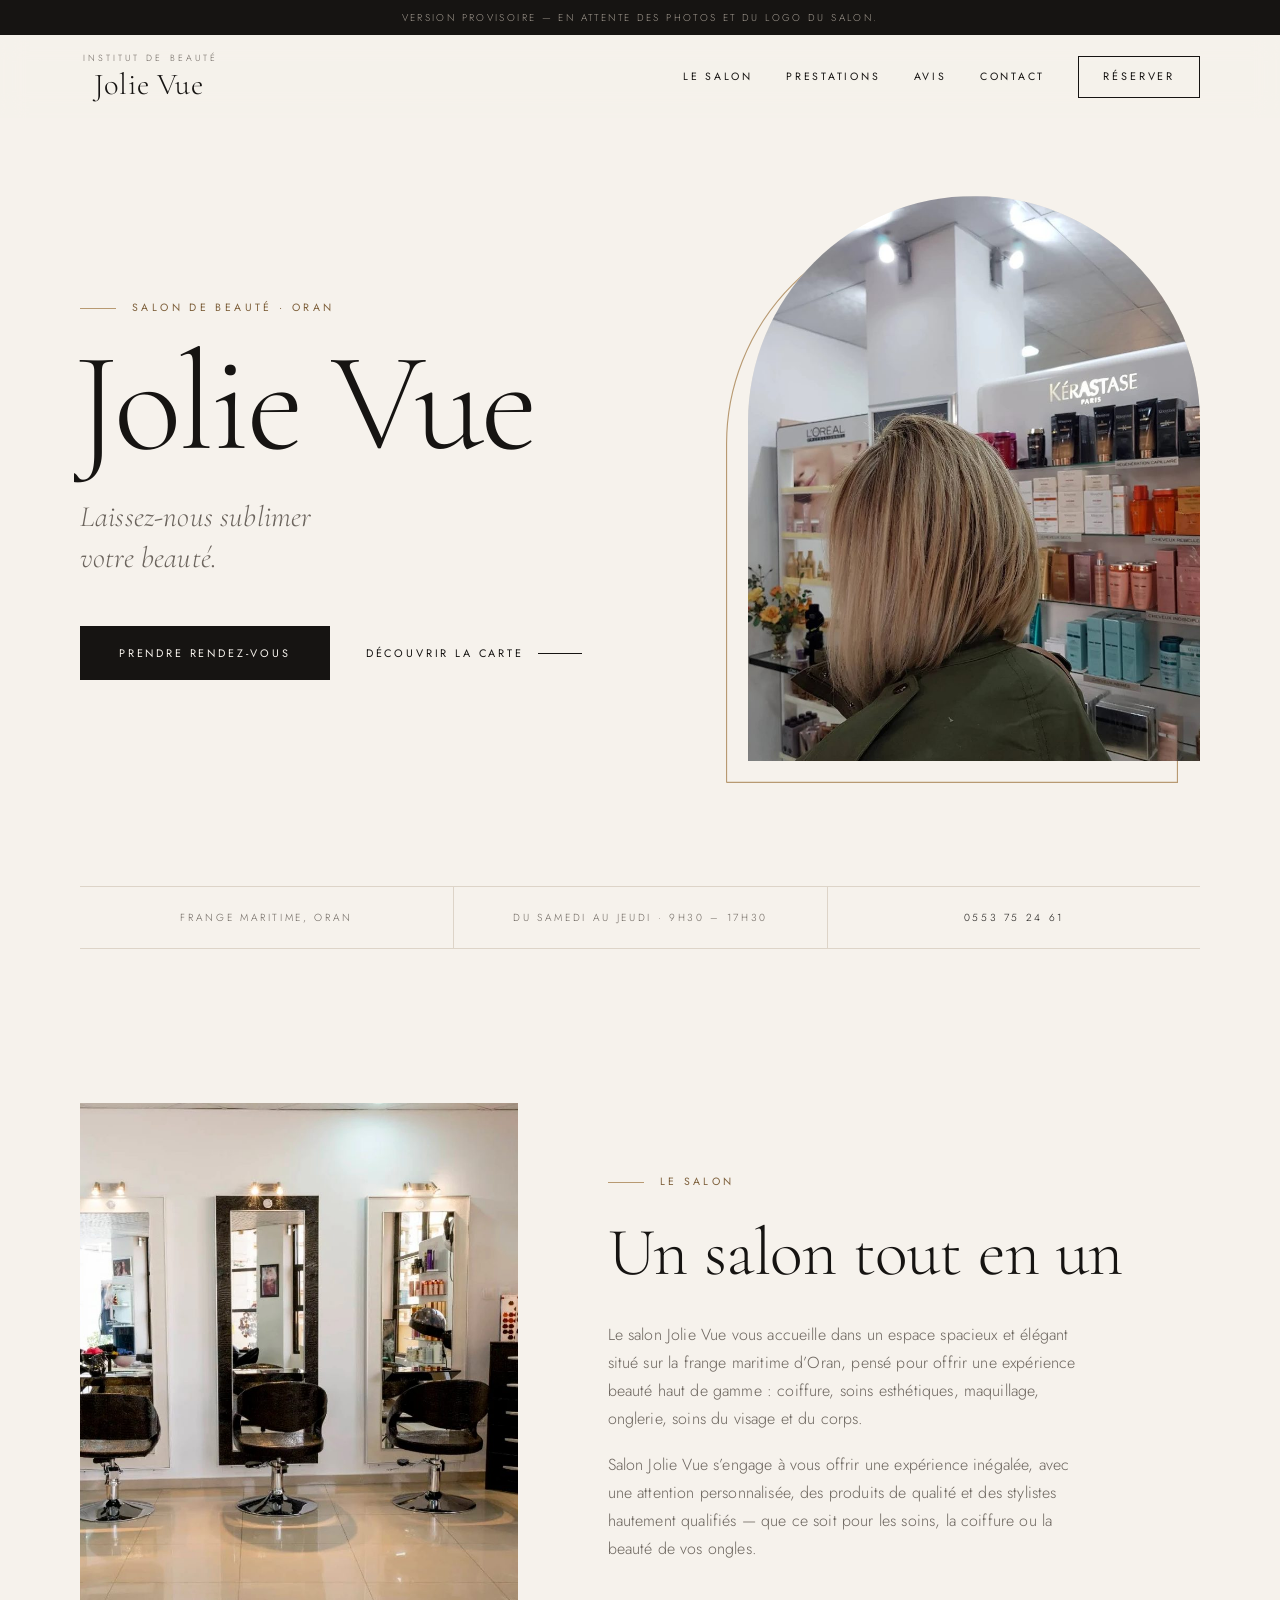
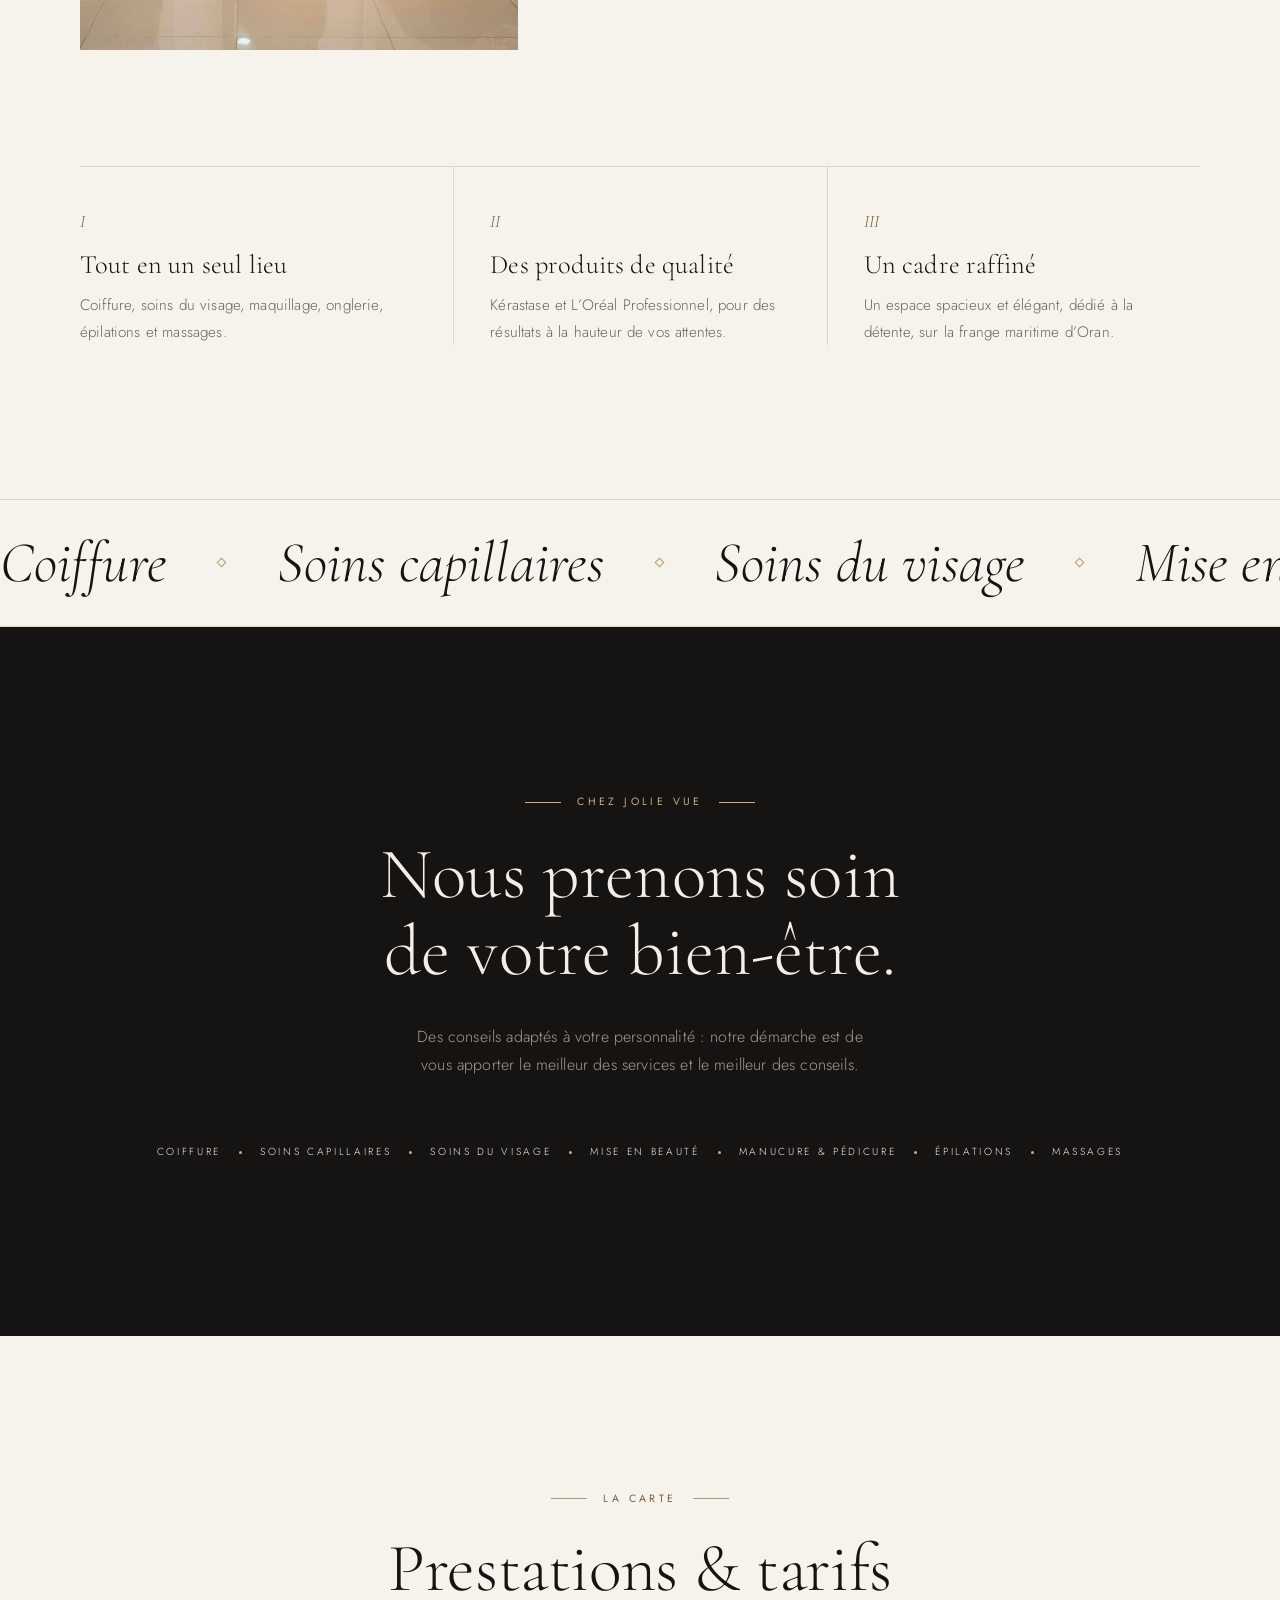
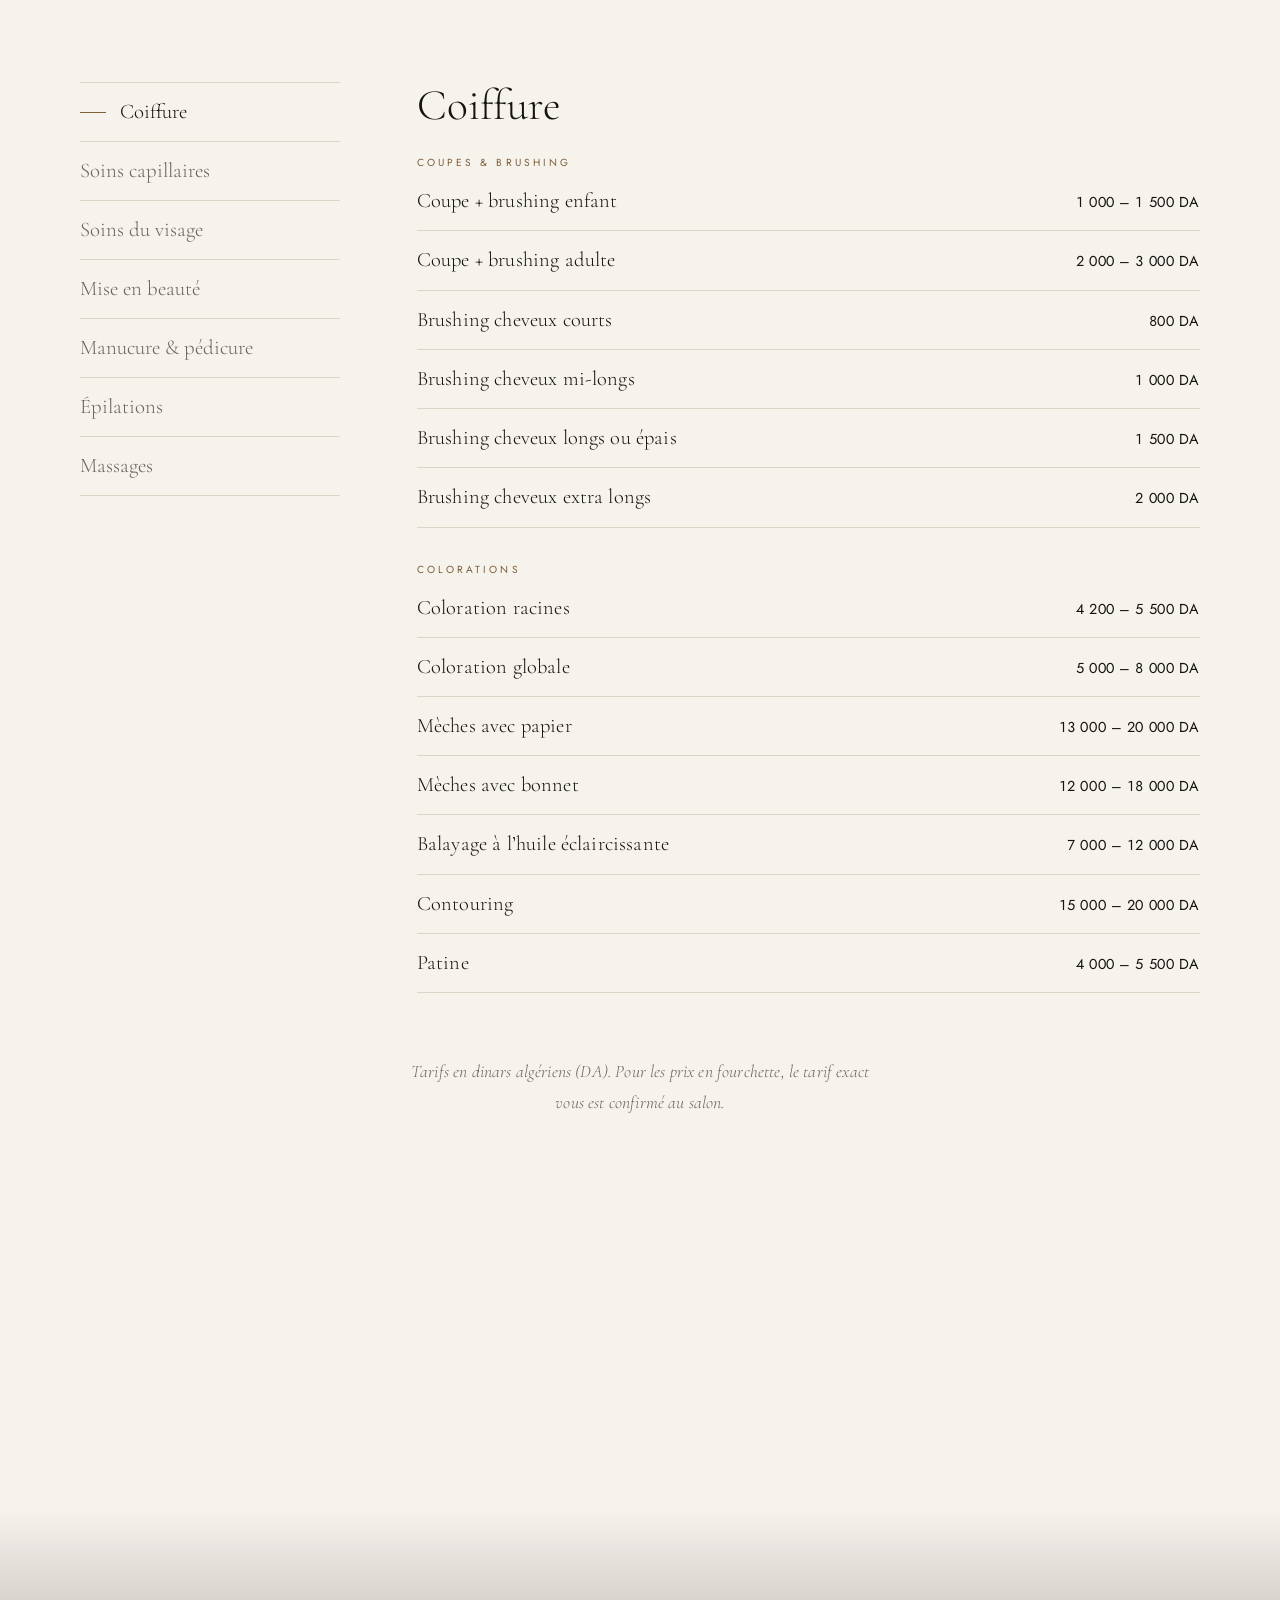
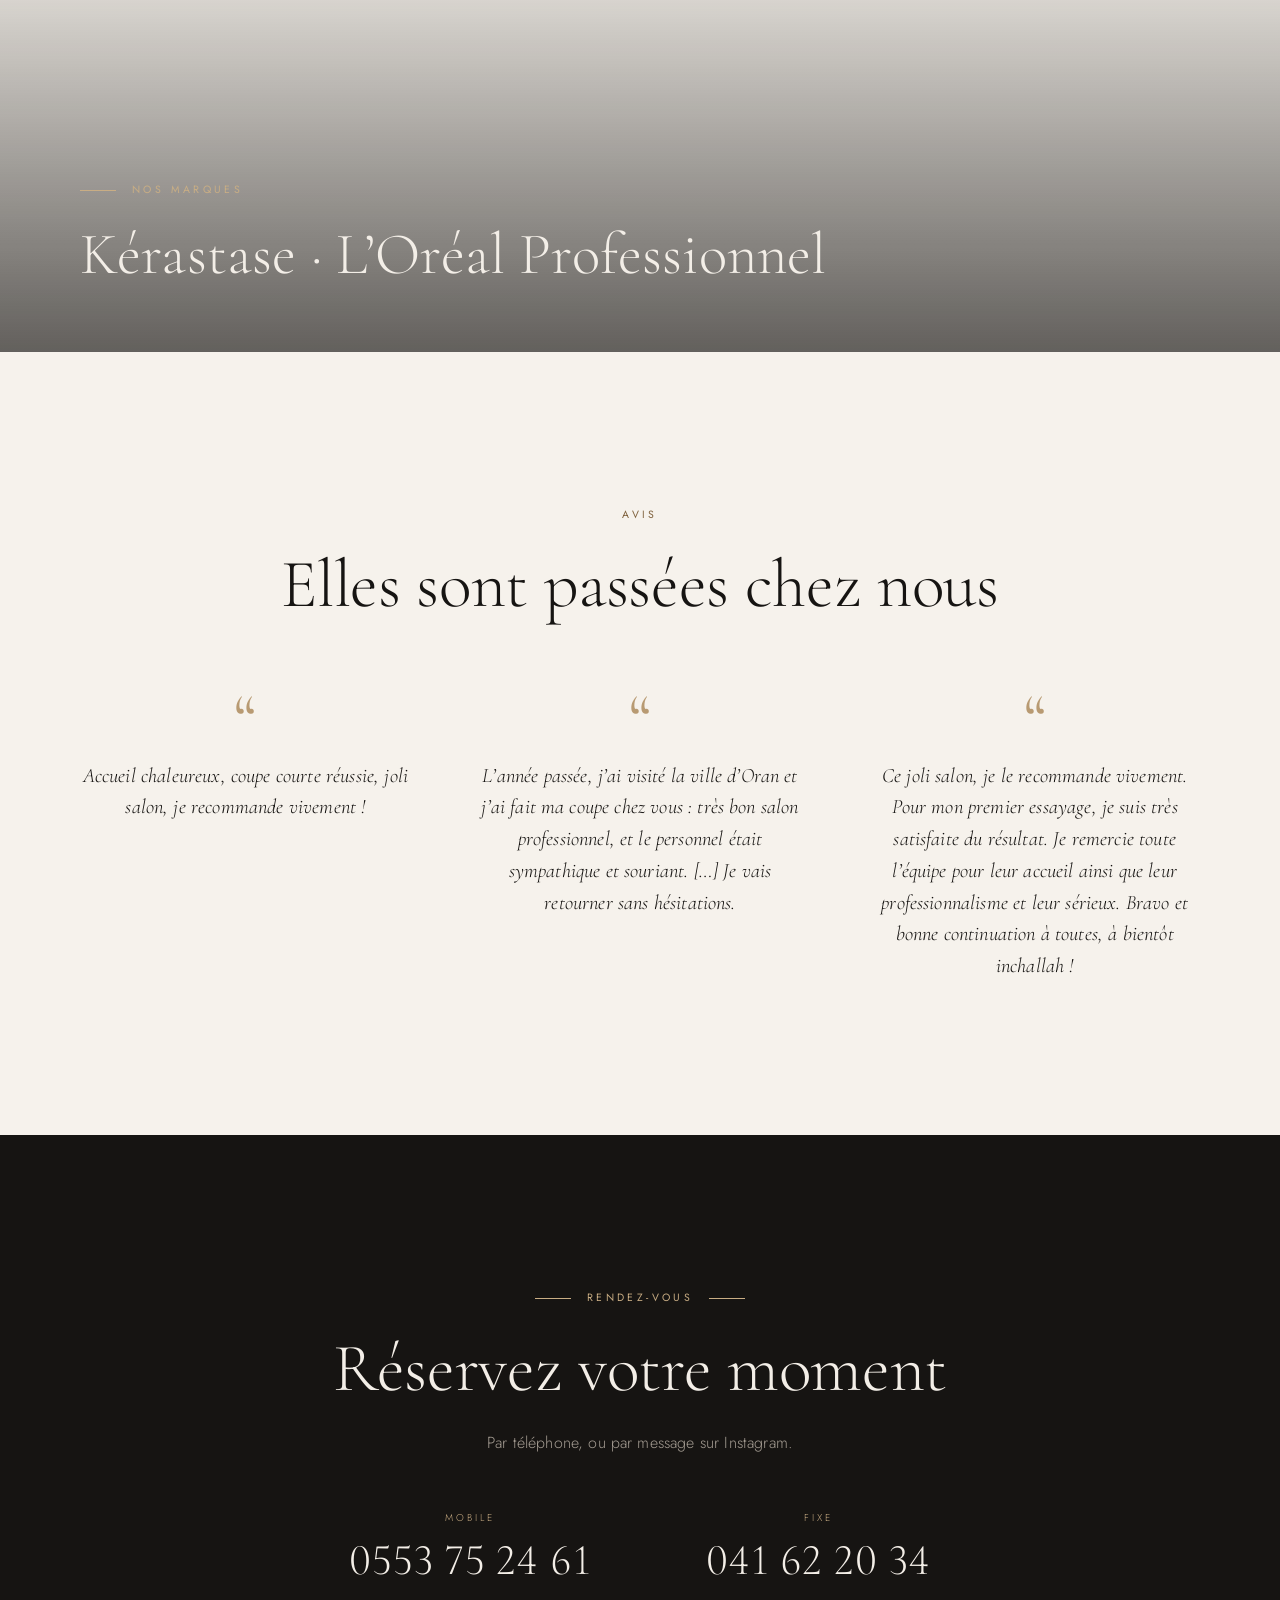
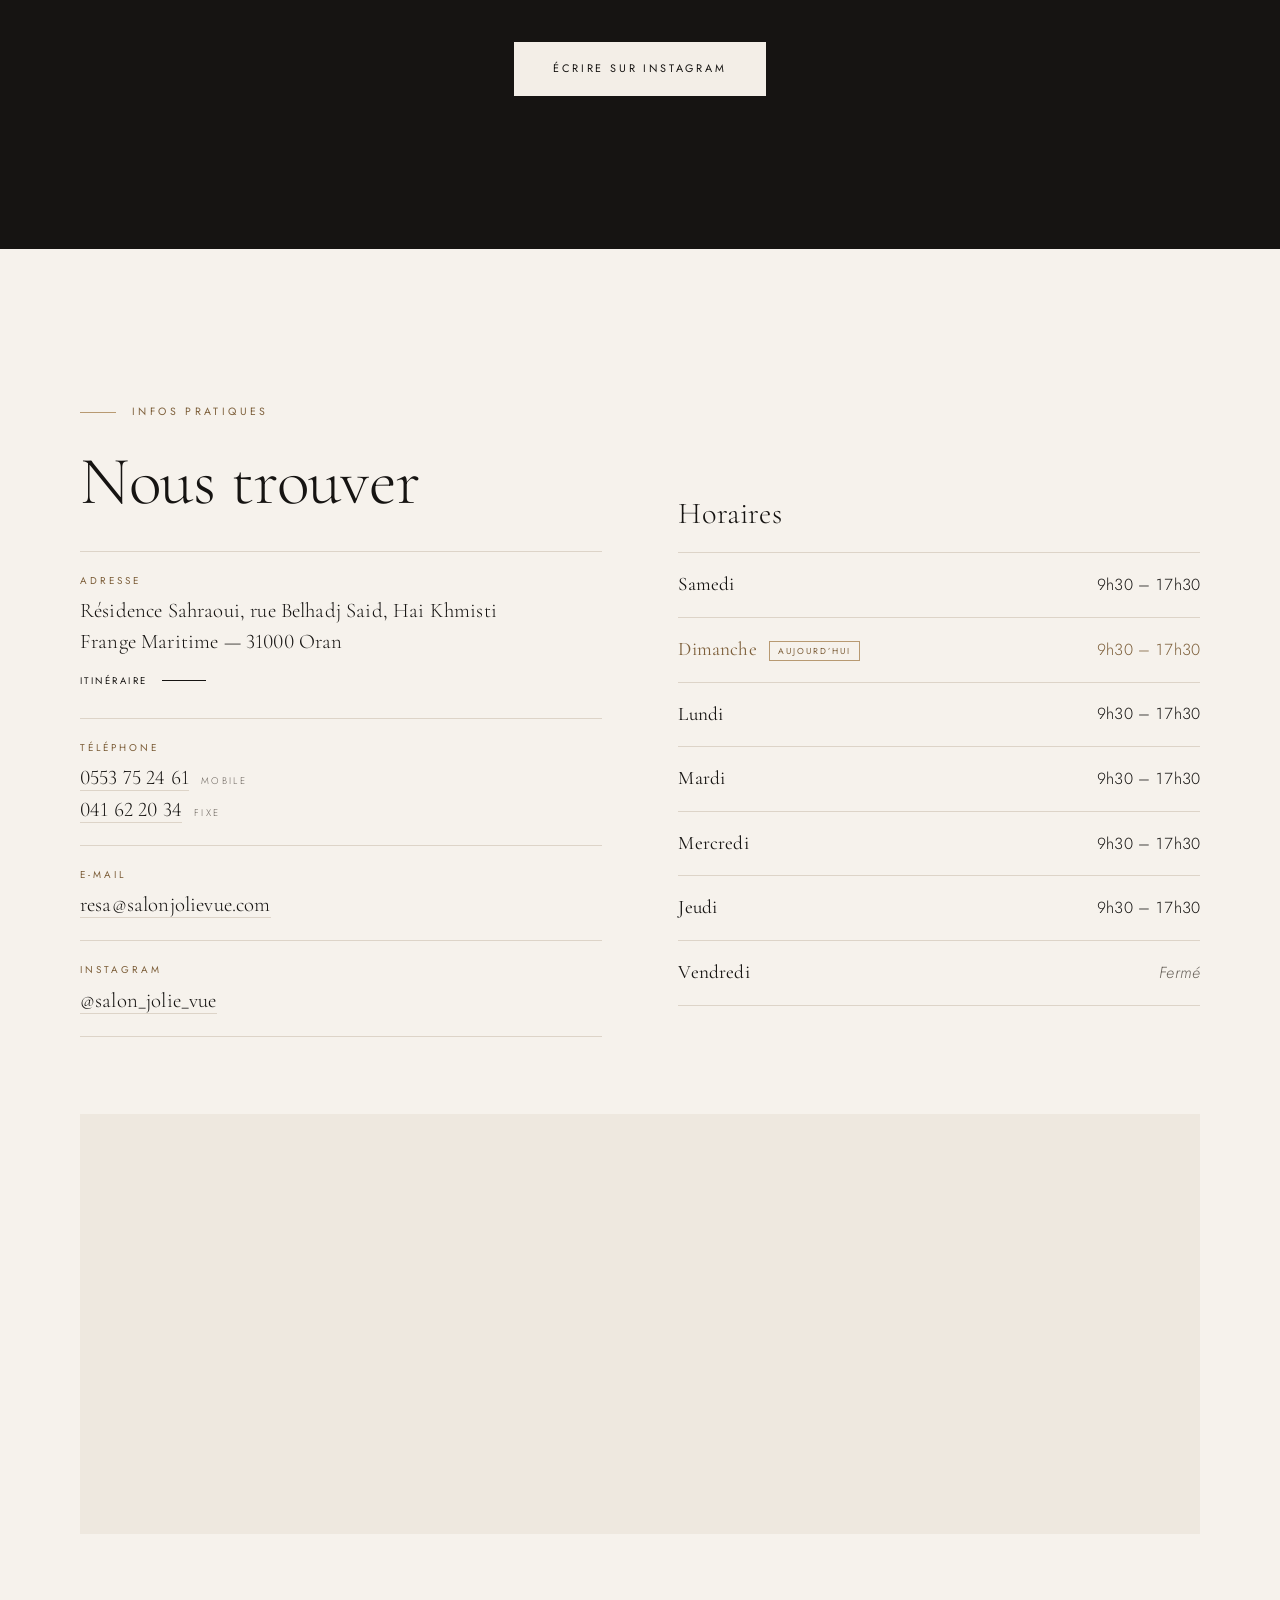
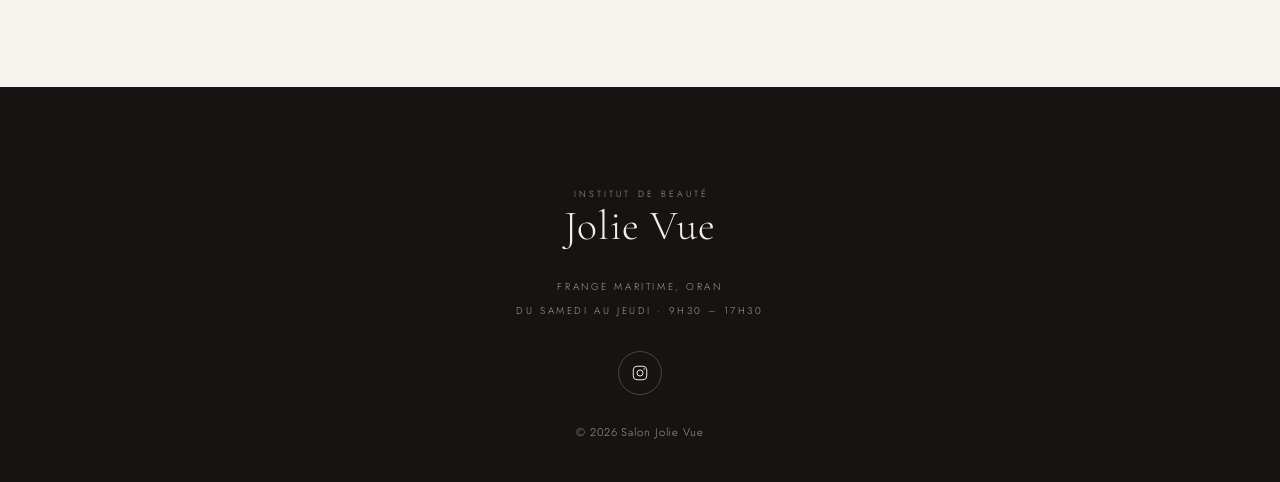
==== commit 3b9aff3e: "Add salon photos, brand band and refined animations Photos (from the client): the hero arch shows a " ====
--- a/index.html
+++ b/index.html
@@ -12,7 +12,7 @@
   <meta property="og:site_name" content="Salon Jolie Vue">
   <meta property="og:title" content="Salon Jolie Vue — Institut de beauté à Oran">
   <meta property="og:description" content="Coiffure, soins, mise en beauté, onglerie, épilations et massages. Du samedi au jeudi, 9h30 – 17h30.">
-  <meta property="og:image" content="images/accueil.jpg">
+  <meta property="og:image" content="https://salonjolievue.com/images/accueil.jpg">
 
   <link rel="icon" href="images/favicon.svg" type="image/svg+xml">
   <link rel="preconnect" href="https://fonts.googleapis.com">
@@ -55,7 +55,7 @@
         <div class="hero-inner">
           <div class="hero-text">
             <p class="eyebrow" data-fill="accroche"></p>
-            <h1 class="hero-title" data-fill="nom"></h1>
+            <h1 class="hero-title split" data-fill="nom"></h1>
             <p class="hero-slogan" data-fill="slogan"></p>
             <div class="hero-actions">
               <a class="btn" href="#rendez-vous">Prendre rendez-vous</a>
@@ -63,7 +63,10 @@
             </div>
           </div>
           <div class="hero-visual">
-            <div class="arch photo-slot" data-photo="accueil" aria-hidden="true"></div>
+            <svg class="arch-frame" viewBox="0 0 400 500" preserveAspectRatio="none" aria-hidden="true">
+              <path d="M0.5 499.5V200A199.5 199.5 0 0 1 399.5 200V499.5Z" pathLength="1"/>
+            </svg>
+            <div class="arch photo-slot reveal-img parallax" data-photo="accueil" aria-hidden="true"></div>
           </div>
         </div>
         <div class="hero-info" id="hero-info"></div>
@@ -73,10 +76,10 @@
     <!-- LE SALON -->
     <section class="section" id="salon">
       <div class="wrap salon-grid">
-        <div class="salon-photo photo-slot reveal" data-photo="salon" aria-hidden="true"></div>
+        <div class="salon-photo photo-slot reveal-img parallax" data-photo="salon" aria-hidden="true"></div>
         <div class="reveal">
           <p class="eyebrow">Le salon</p>
-          <h2 class="section-title" data-fill="titreSalon"></h2>
+          <h2 class="section-title split" data-fill="titreSalon"></h2>
           <div class="prose" id="presentation"></div>
         </div>
       </div>
@@ -84,12 +87,17 @@
         <ol class="highlights" id="points-forts"></ol>
       </div>
     </section>
+
+    <!-- BANDE DÉFILANTE -->
+    <div class="marquee" aria-hidden="true">
+      <div class="marquee-track" id="marquee"></div>
+    </div>
 
     <!-- MANIFESTE -->
     <section class="manifesto">
       <div class="wrap manifesto-inner reveal">
         <p class="eyebrow eyebrow-center">Chez Jolie Vue</p>
-        <h2 class="manifesto-title" id="manifeste-titre"></h2>
+        <h2 class="manifesto-title split" id="manifeste-titre"></h2>
         <p class="manifesto-text" id="manifeste-texte"></p>
         <ul class="univers" id="univers" aria-label="Nos univers"></ul>
       </div>
@@ -100,7 +108,7 @@
       <div class="wrap">
         <div class="section-head reveal">
           <p class="eyebrow eyebrow-center">La carte</p>
-          <h2 class="section-title">Prestations &amp; tarifs</h2>
+          <h2 class="section-title split">Prestations &amp; tarifs</h2>
         </div>
         <div class="carte">
           <div class="tabs" role="tablist" aria-label="Catégories de prestations" id="tabs"></div>
@@ -110,12 +118,21 @@
       </div>
     </section>
 
+    <!-- NOS MARQUES -->
+    <section class="brand-band" id="marques" aria-labelledby="marques-titre">
+      <div class="brand-photo photo-slot reveal-img parallax" data-photo="marques" aria-hidden="true"></div>
+      <div class="wrap brand-caption">
+        <p class="eyebrow">Nos marques</p>
+        <h2 class="brand-title split" id="marques-titre" data-fill="marques"></h2>
+      </div>
+    </section>
+
     <!-- GALERIE -->
     <section class="section section-alt" id="galerie">
       <div class="wrap">
         <div class="section-head reveal">
           <p class="eyebrow eyebrow-center">Réalisations</p>
-          <h2 class="section-title">Galerie</h2>
+          <h2 class="section-title split">Galerie</h2>
         </div>
         <div class="gallery" id="gallery"></div>
         <p class="center" id="insta-cta"></p>
@@ -127,7 +144,7 @@
       <div class="wrap">
         <div class="section-head reveal">
           <p class="eyebrow eyebrow-center">Avis</p>
-          <h2 class="section-title">Elles sont passées chez nous</h2>
+          <h2 class="section-title split">Elles sont passées chez nous</h2>
         </div>
         <div class="reviews" id="reviews"></div>
       </div>
@@ -137,7 +154,7 @@
     <section class="section booking" id="rendez-vous">
       <div class="wrap booking-inner reveal">
         <p class="eyebrow eyebrow-center">Rendez-vous</p>
-        <h2 class="section-title">Réservez votre moment</h2>
+        <h2 class="section-title split">Réservez votre moment</h2>
         <p class="booking-lead" id="booking-lead"></p>
         <div class="booking-phones" id="booking-phones"></div>
         <div class="booking-actions" id="booking-actions"></div>
@@ -149,7 +166,7 @@
       <div class="wrap infos-grid">
         <div class="reveal">
           <p class="eyebrow">Infos pratiques</p>
-          <h2 class="section-title">Nous trouver</h2>
+          <h2 class="section-title split">Nous trouver</h2>
           <dl class="contact-list" id="contact-list"></dl>
         </div>
         <div class="reveal">
--- a/css/styles.css
+++ b/css/styles.css
@@ -20,6 +20,7 @@
   --header-h: 84px;
   --gutter: clamp(16px, 4vw, 40px);
   --ease: cubic-bezier(.2, .7, .2, 1);
+  --ease-out: cubic-bezier(.16, 1, .3, 1);
 
   color-scheme: light;
 }
@@ -27,7 +28,6 @@
 *, *::before, *::after { box-sizing: border-box; }
 
 html { scroll-behavior: smooth; scroll-padding-top: calc(var(--header-h) + 8px); }
-@media (prefers-reduced-motion: reduce) { html { scroll-behavior: auto; } }
 
 body {
   margin: 0;
@@ -93,23 +93,31 @@
 .sub-title { font-size: 1.9rem; margin-bottom: 22px; }
 
 /* ---------- Boutons & liens ---------- */
+/* Au survol, un aplat balaie le bouton de gauche à droite. */
 .btn {
+  --sweep: var(--bg); --sweep-ink: var(--ink);
+  position: relative; isolation: isolate; overflow: hidden;
   display: inline-flex; align-items: center; justify-content: center;
   min-height: 54px; padding: 0 38px;
   border: 1px solid var(--ink); border-radius: 0;
   background: var(--ink); color: var(--bg);
   font: 400 .68rem/1 var(--sans); letter-spacing: .26em; text-transform: uppercase;
   text-decoration: none; cursor: pointer;
-  transition: background .5s var(--ease), color .5s var(--ease), border-color .5s var(--ease);
-}
-.btn:hover { background: transparent; color: var(--ink); }
-.btn-ghost { background: transparent; color: var(--ink); }
-.btn-ghost:hover { background: var(--ink); color: var(--bg); }
+  transition: color .6s var(--ease), border-color .6s var(--ease);
+}
+.btn::before {
+  content: ""; position: absolute; inset: 0; z-index: -1;
+  background: var(--sweep);
+  transform: scaleX(0); transform-origin: right center;
+  transition: transform .7s var(--ease-out);
+}
+.btn:hover { color: var(--sweep-ink); }
+.btn:hover::before { transform: scaleX(1); transform-origin: left center; }
+.btn-ghost { --sweep: var(--ink); --sweep-ink: var(--bg); background: transparent; color: var(--ink); }
 .btn-small { min-height: 42px; padding: 0 24px; }
-.btn-light { background: var(--dark-ink); border-color: var(--dark-ink); color: var(--dark); }
-.btn-light:hover { background: transparent; color: var(--dark-ink); }
-.btn-outline-light { background: transparent; border-color: rgba(243, 238, 231, .45); color: var(--dark-ink); }
-.btn-outline-light:hover { background: var(--dark-ink); border-color: var(--dark-ink); color: var(--dark); }
+.btn-light { --sweep: var(--dark); --sweep-ink: var(--dark-ink); background: var(--dark-ink); border-color: var(--dark-ink); color: var(--dark); }
+.btn-outline-light { --sweep: var(--dark-ink); --sweep-ink: var(--dark); background: transparent; border-color: rgba(243, 238, 231, .45); color: var(--dark-ink); }
+.btn-outline-light:hover { border-color: var(--dark-ink); }
 
 .link-line {
   display: inline-flex; align-items: center; gap: 14px;
@@ -129,7 +137,7 @@
   position: sticky; top: 0; z-index: 50;
   height: var(--header-h);
   border-bottom: 1px solid transparent;
-  transition: border-color .4s;
+  transition: border-color .4s, transform .7s var(--ease);
 }
 /* Le flou est porté par un pseudo-élément : un backdrop-filter sur l'en-tête
    lui-même piégerait le menu mobile (position: fixed) dans sa hauteur. */
@@ -139,7 +147,15 @@
   backdrop-filter: blur(12px);
   -webkit-backdrop-filter: blur(12px);
 }
+/* Filet doré de progression de lecture */
+.site-header::after {
+  content: ""; position: absolute; left: 0; right: 0; bottom: -1px; height: 1px;
+  background: var(--gold);
+  transform: scaleX(var(--progress, 0)); transform-origin: left center;
+  pointer-events: none;
+}
 .site-header.is-scrolled { border-bottom-color: var(--line); }
+.site-header.is-hidden { transform: translateY(-100%); }
 .header-inner { height: 100%; display: flex; align-items: center; justify-content: space-between; gap: 24px; }
 
 .logo {
@@ -180,7 +196,7 @@
 .menu-open .nav-toggle span:first-child { top: 22px; transform: rotate(45deg); }
 .menu-open .nav-toggle span:last-child { top: 22px; transform: rotate(-45deg); }
 
-/* ---------- Photos (repli décoratif) ---------- */
+/* ---------- Photos ---------- */
 .photo-slot {
   position: relative; overflow: hidden;
   background:
@@ -195,9 +211,44 @@
 .photo-slot.has-photo::before { display: none; }
 .photo-slot img {
   position: absolute; inset: 0; width: 100%; height: 100%; object-fit: cover;
-  opacity: 0; transition: opacity 1.2s var(--ease), transform 1.6s var(--ease);
+  opacity: 0; transition: opacity 1.2s var(--ease), scale 2.6s var(--ease-out);
 }
 .photo-slot.has-photo img { opacity: 1; }
+.parallax img { scale: 1.1; } /* marge pour le parallaxe */
+
+/* Rideau : la photo se dévoile du bas vers le haut, puis se pose. */
+.js .reveal-img {
+  clip-path: inset(100% 0 0 0);
+  transition: clip-path 1.6s var(--ease-out);
+  transition-delay: calc(var(--i, 0) * 140ms);
+}
+.js .reveal-img.is-visible { clip-path: inset(0 0 0 0); }
+.js .reveal-img img { scale: 1.2; }
+.js .reveal-img.is-visible img { scale: 1; }
+.js .reveal-img.parallax img { scale: 1.3; }
+.js .reveal-img.parallax.is-visible img { scale: 1.1; }
+
+/* ---------- Titres : les mots montent un à un ---------- */
+.split .w {
+  display: inline-block; overflow: hidden; vertical-align: top;
+  padding: .1em 0 .22em; margin: -.1em 0 -.22em;
+}
+.split .w > span { display: inline-block; }
+.js .split .w > span {
+  transform: translateY(135%);
+  transition: transform 1.3s var(--ease-out);
+  transition-delay: calc(var(--d, 0ms) + var(--wi, 0) * 75ms);
+}
+.js .split.is-visible .w > span { transform: none; }
+
+/* Filets dorés des petites étiquettes : ils se tracent à l'apparition. */
+.js .eyebrow::before, .js .eyebrow::after {
+  transform: scaleX(0);
+  transition: transform 1.3s var(--ease-out) .15s;
+}
+.js .eyebrow::before { transform-origin: right center; }
+.js .eyebrow::after { transform-origin: left center; }
+.js .eyebrow.is-visible::before, .js .eyebrow.is-visible::after { transform: none; }
 
 /* ---------- Accueil ---------- */
 .hero { padding: clamp(36px, 6vw, 88px) 0 0; }
@@ -206,6 +257,7 @@
   gap: clamp(40px, 7vw, 120px); align-items: center;
 }
 .hero-title {
+  --d: 150ms;
   font-size: clamp(4.5rem, 11vw, 10rem);
   line-height: .88; letter-spacing: -.02em;
   margin: 0 0 30px -.04em;
@@ -218,12 +270,17 @@
 .hero-actions { display: flex; flex-wrap: wrap; align-items: center; gap: 18px 36px; }
 
 .hero-visual { position: relative; padding: 0 0 22px 22px; }
-.hero-visual::before {
-  /* arche fine décalée, en écho à la photo */
-  content: ""; position: absolute; left: 0; bottom: 0; top: 22px; right: 22px;
-  border: 1px solid var(--gold); border-radius: 999px 999px 0 0; pointer-events: none;
-}
 .arch { aspect-ratio: 4 / 5; border-radius: 999px 999px 0 0; }
+.hero .reveal-img { transition-delay: .25s; }
+/* Arche fine décalée : elle se dessine après l'apparition de la photo. */
+.arch-frame {
+  position: absolute; left: 0; bottom: 0;
+  width: calc(100% - 22px); height: calc(100% - 22px);
+  overflow: visible; pointer-events: none;
+}
+.arch-frame path { fill: none; stroke: var(--gold); stroke-width: 1; stroke-dasharray: 1; stroke-dashoffset: 0; }
+.js .arch-frame path { stroke-dashoffset: 1; animation: draw 2.8s var(--ease) 1.1s forwards; }
+@keyframes draw { to { stroke-dashoffset: 0; } }
 
 .hero-info {
   display: grid; grid-template-columns: repeat(3, 1fr);
@@ -238,11 +295,10 @@
 .hero-info a { color: var(--ink); text-decoration: none; }
 
 @keyframes rise { from { opacity: 0; transform: translateY(18px); } to { opacity: 1; transform: none; } }
-.js .hero-text > * { animation: rise 1.3s var(--ease) both; }
-.js .hero-text > :nth-child(2) { animation-delay: .12s; }
-.js .hero-text > :nth-child(3) { animation-delay: .24s; }
-.js .hero-text > :nth-child(4) { animation-delay: .36s; }
-.js .hero-visual { animation: rise 1.6s var(--ease) .2s both; }
+.js .hero-text > :not(.hero-title) { animation: rise 1.3s var(--ease) both; }
+.js .hero-slogan { animation-delay: .55s; }
+.js .hero-actions { animation-delay: .75s; }
+.js .hero-info { animation: rise 1.4s var(--ease) 1.2s both; }
 
 /* ---------- Le salon ---------- */
 .salon-grid {
@@ -262,6 +318,27 @@
 .hl-num { display: block; font-family: var(--serif); font-style: italic; font-size: 1.1rem; color: var(--accent); margin-bottom: 14px; }
 .highlights h3 { font-size: 1.65rem; margin-bottom: 12px; }
 .highlights p { color: var(--ink-soft); font-size: .95rem; margin: 0; }
+
+/* ---------- Bande défilante ---------- */
+.marquee {
+  overflow: hidden;
+  border-top: 1px solid var(--line); border-bottom: 1px solid var(--line);
+  padding: clamp(18px, 2.4vw, 30px) 0;
+}
+.marquee-track { display: flex; width: max-content; animation: marquee 80s linear infinite; }
+.marquee:hover .marquee-track { animation-play-state: paused; }
+.marquee-group { display: flex; flex: none; }
+.marquee-item {
+  display: flex; align-items: center; white-space: nowrap;
+  font-family: var(--serif); font-style: italic; font-weight: 300;
+  font-size: clamp(2rem, 4.6vw, 3.6rem); line-height: 1.15;
+}
+.marquee-item::after {
+  content: ""; flex: none; width: 7px; height: 7px;
+  border: 1px solid var(--gold); transform: rotate(45deg);
+  margin: 0 clamp(28px, 4vw, 56px);
+}
+@keyframes marquee { to { transform: translateX(-50%); } }
 
 /* ---------- Manifeste ---------- */
 .manifesto {
@@ -316,9 +393,8 @@
 .tab[aria-selected="true"] { color: var(--ink); padding-left: 40px; }
 .tab[aria-selected="true"]::before { width: 26px; }
 
-.panel { animation: fade .6s var(--ease) both; }
-@keyframes fade { from { opacity: 0; transform: translateY(8px); } to { opacity: 1; transform: none; } }
-.panel-title { font-size: clamp(2rem, 3.4vw, 2.75rem); }
+@keyframes fade { from { opacity: 0; transform: translateY(10px); } to { opacity: 1; transform: none; } }
+.panel-title { font-size: clamp(2rem, 3.4vw, 2.75rem); animation: fade .7s var(--ease) both; }
 .menu-group { margin-top: 36px; }
 .panel-title + .menu-group { margin-top: 28px; }
 .menu-group-title {
@@ -330,8 +406,14 @@
 .menu-item {
   display: flex; align-items: baseline; justify-content: space-between; gap: 24px;
   padding: 15px 0; border-bottom: 1px solid var(--line);
-}
-.menu-name { flex: 1 1 auto; min-width: 0; font-family: var(--serif); font-size: 1.28rem; line-height: 1.35; }
+  animation: fade .8s var(--ease) both;
+  animation-delay: calc(var(--n, 0) * 40ms);
+}
+.menu-name {
+  flex: 1 1 auto; min-width: 0; font-family: var(--serif); font-size: 1.28rem; line-height: 1.35;
+  transition: color .4s;
+}
+.menu-item:hover .menu-name { color: var(--accent); }
 .menu-duree {
   font-family: var(--sans); font-size: .6rem; letter-spacing: .22em; text-transform: uppercase;
   color: var(--ink-soft); margin-left: 12px; white-space: nowrap;
@@ -346,6 +428,19 @@
   max-width: 60ch; margin: 64px auto 0; text-align: center;
   font-family: var(--serif); font-style: italic; font-size: 1.1rem; color: var(--ink-soft);
 }
+
+/* ---------- Nos marques (bandeau photo) ---------- */
+.brand-band { position: relative; height: clamp(420px, 56vw, 680px); overflow: hidden; color: var(--dark-ink); }
+.brand-photo { position: absolute; inset: 0; }
+.brand-photo img { object-position: 38% 50%; }
+.brand-band::after {
+  content: ""; position: absolute; inset: 0; pointer-events: none;
+  background: linear-gradient(180deg, rgba(22, 20, 18, 0) 35%, rgba(22, 20, 18, .66) 100%);
+}
+.brand-caption { position: absolute; left: 0; right: 0; bottom: clamp(36px, 5vw, 72px); z-index: 1; }
+.brand-caption .eyebrow { color: var(--dark-gold); }
+.brand-caption .eyebrow::before { background: var(--dark-gold); }
+.brand-title { font-size: clamp(2.2rem, 4.6vw, 3.8rem); line-height: 1.1; }
 
 /* ---------- Galerie ---------- */
 .gallery {
@@ -359,7 +454,7 @@
 .gallery.is-mosaic .gallery-item:nth-child(1),
 .gallery.is-mosaic .gallery-item:nth-child(3),
 .gallery.is-mosaic .gallery-item:nth-child(4) { grid-row: span 2; }
-.gallery-item.has-photo:hover img { transform: scale(1.035); }
+.js .gallery-item.is-visible:hover img, .gallery-item:hover img { scale: 1.04; transition-duration: 1.2s, 1.4s; }
 
 /* ---------- Avis ---------- */
 .reviews { display: grid; grid-template-columns: repeat(3, 1fr); gap: clamp(32px, 5vw, 72px); }
@@ -454,7 +549,7 @@
 /* ---------- Barre mobile ---------- */
 .mobile-bar { display: none; }
 
-/* ---------- Apparition ---------- */
+/* ---------- Apparition générique ---------- */
 .js .reveal {
   opacity: 0; transform: translateY(28px);
   transition: opacity 1.2s var(--ease), transform 1.2s var(--ease);
@@ -462,9 +557,16 @@
 }
 .js .reveal.is-visible { opacity: 1; transform: none; }
 
+/* ---------- Mouvement réduit : tout est affiché d'emblée ---------- */
 @media (prefers-reduced-motion: reduce) {
-  .js .reveal { opacity: 1; transform: none; transition: none; }
-  .js .hero-text > *, .js .hero-visual, .panel { animation: none; }
+  html { scroll-behavior: auto; }
+  .js .reveal, .js .reveal-img, .js .split .w > span { opacity: 1; transform: none; clip-path: none; transition: none; }
+  .js .reveal-img img, .parallax img { scale: 1; transition: opacity .3s; }
+  .js .eyebrow::before, .js .eyebrow::after { transform: none; transition: none; }
+  .js .hero-text > *, .js .hero-info, .panel-title, .menu-item { animation: none; }
+  .js .arch-frame path { animation: none; stroke-dashoffset: 0; }
+  .marquee-track { animation: none; }
+  .site-header, .btn, .btn::before { transition: none; }
 }
 
 /* ============ Responsive ============ */
@@ -538,6 +640,8 @@
   .menu-name { font-size: 1.15rem; }
   .menu-price { font-size: .82rem; }
 
+  .brand-band { height: 440px; }
+
   .gallery { grid-template-columns: repeat(2, 1fr); grid-auto-rows: 44vw; }
   .gallery.is-mosaic .gallery-item:nth-child(3) { grid-row: auto; } /* 1 et 4 en hauteur : 2 × 4 cases */
 
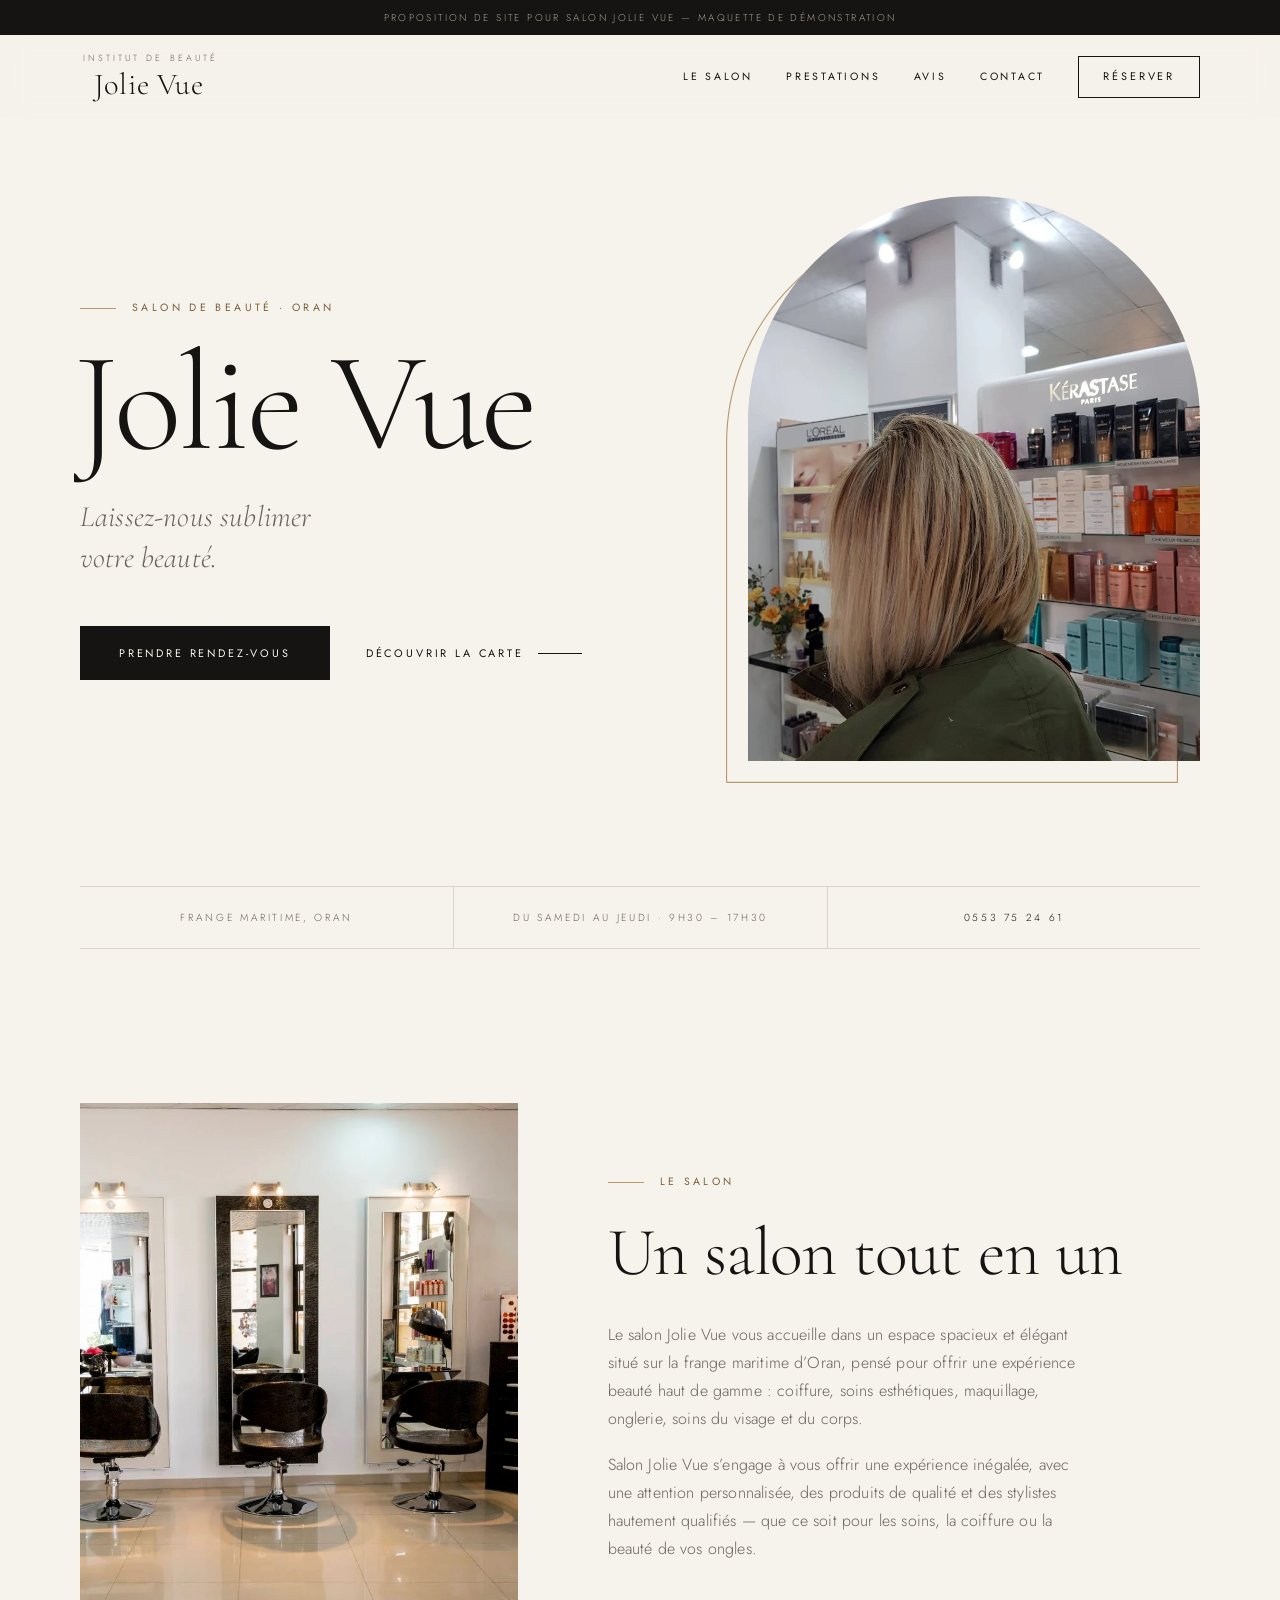
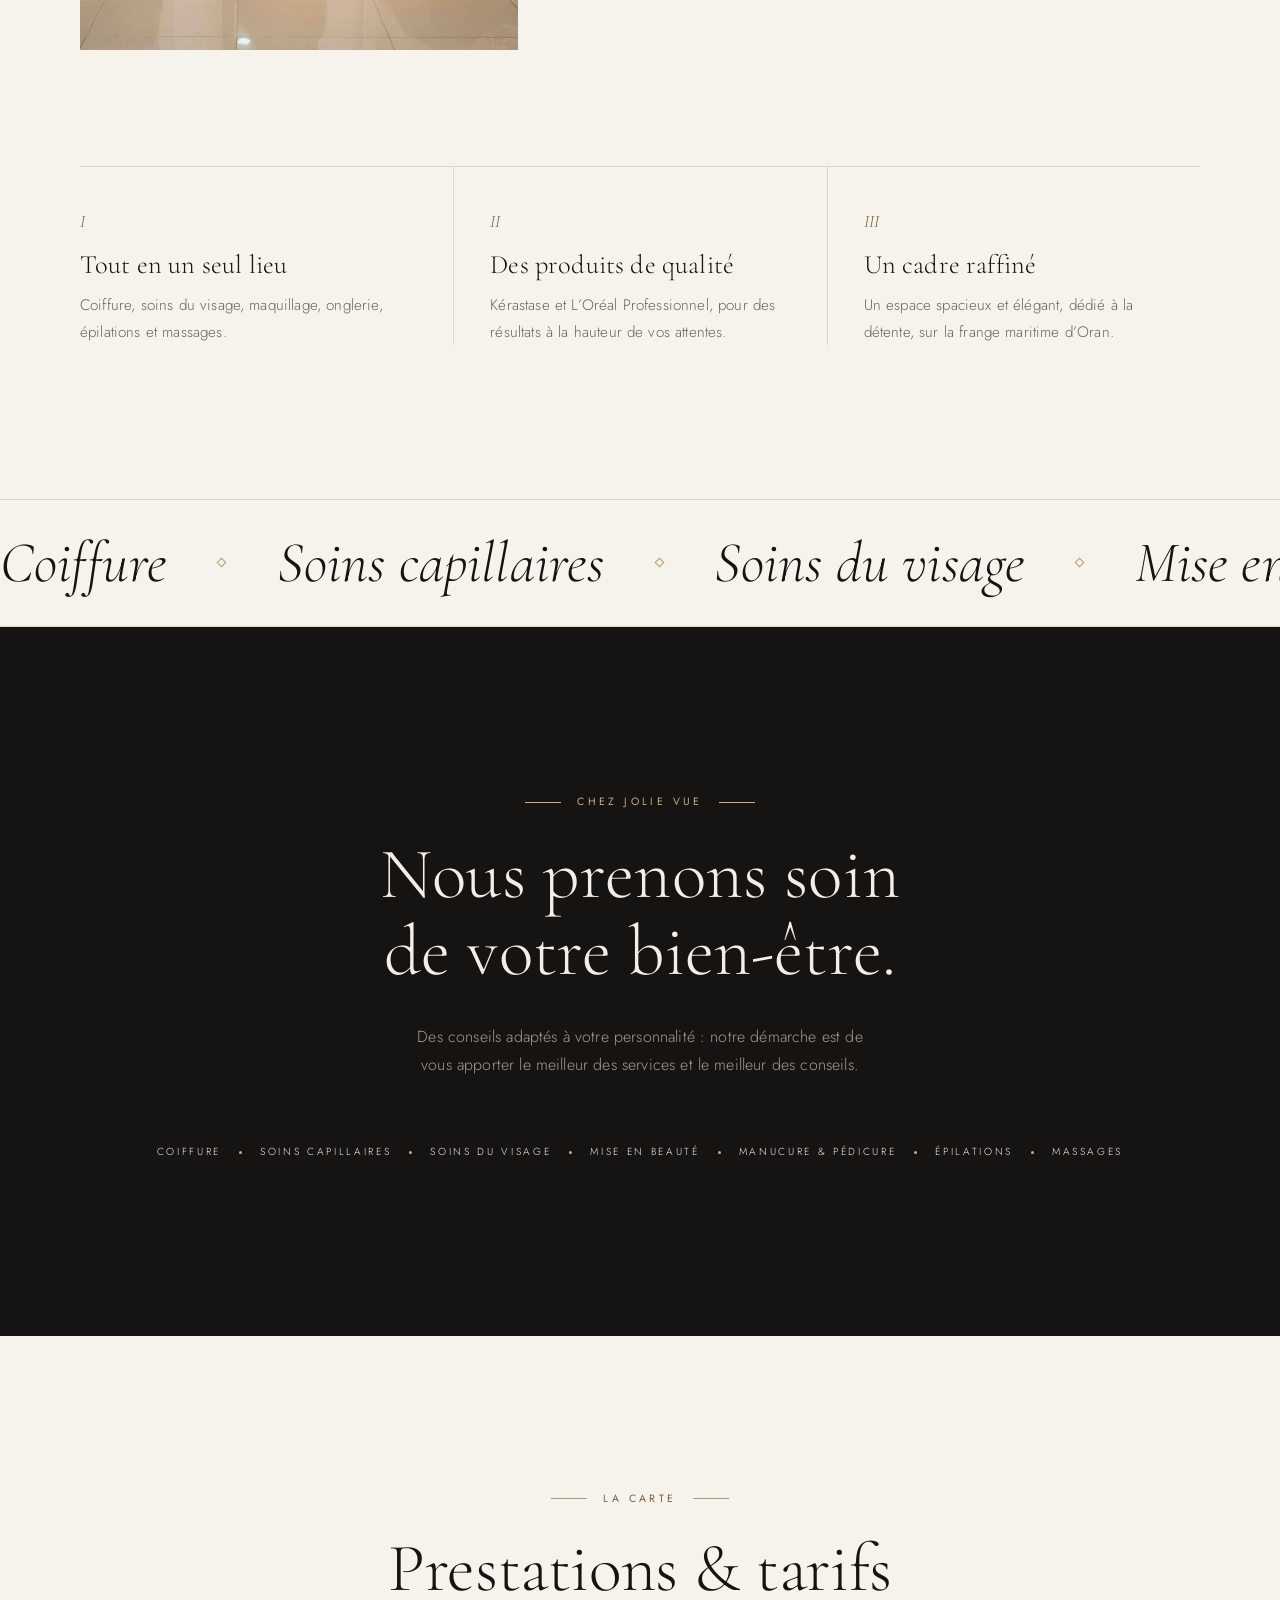
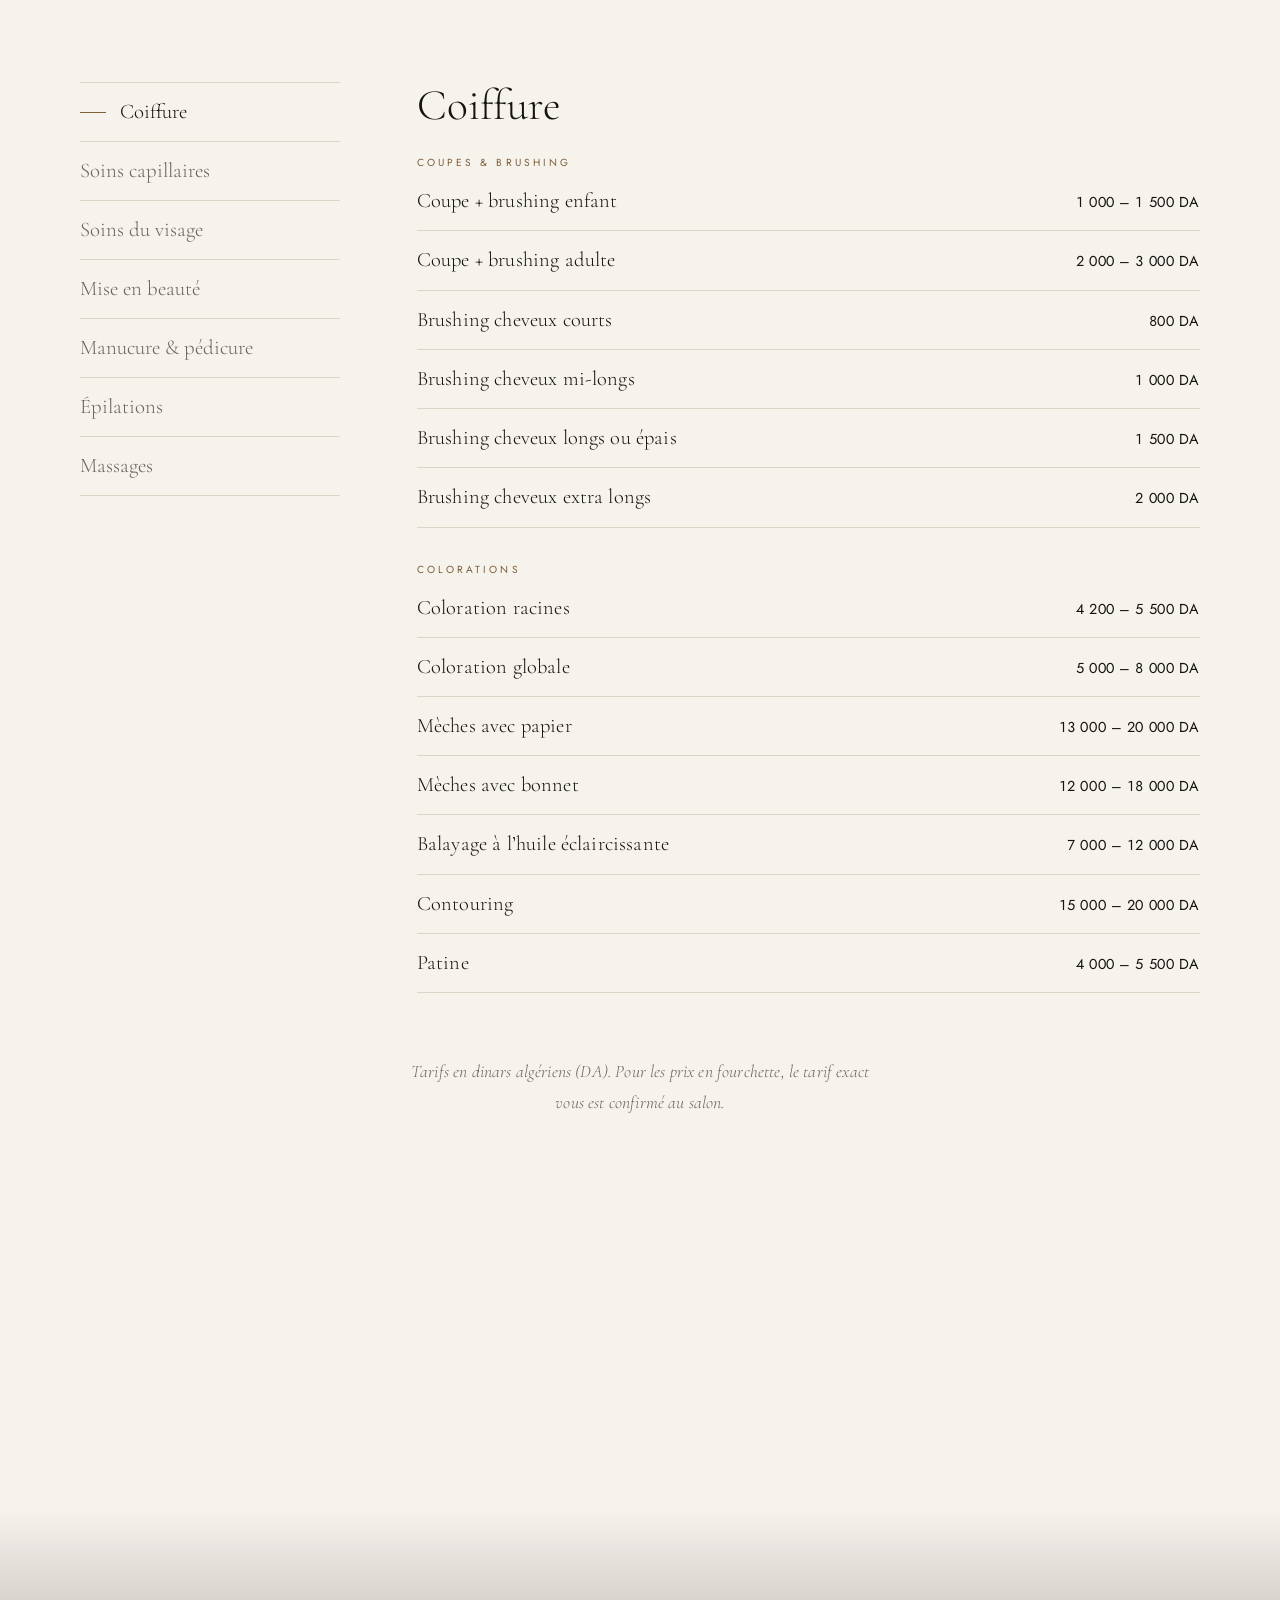
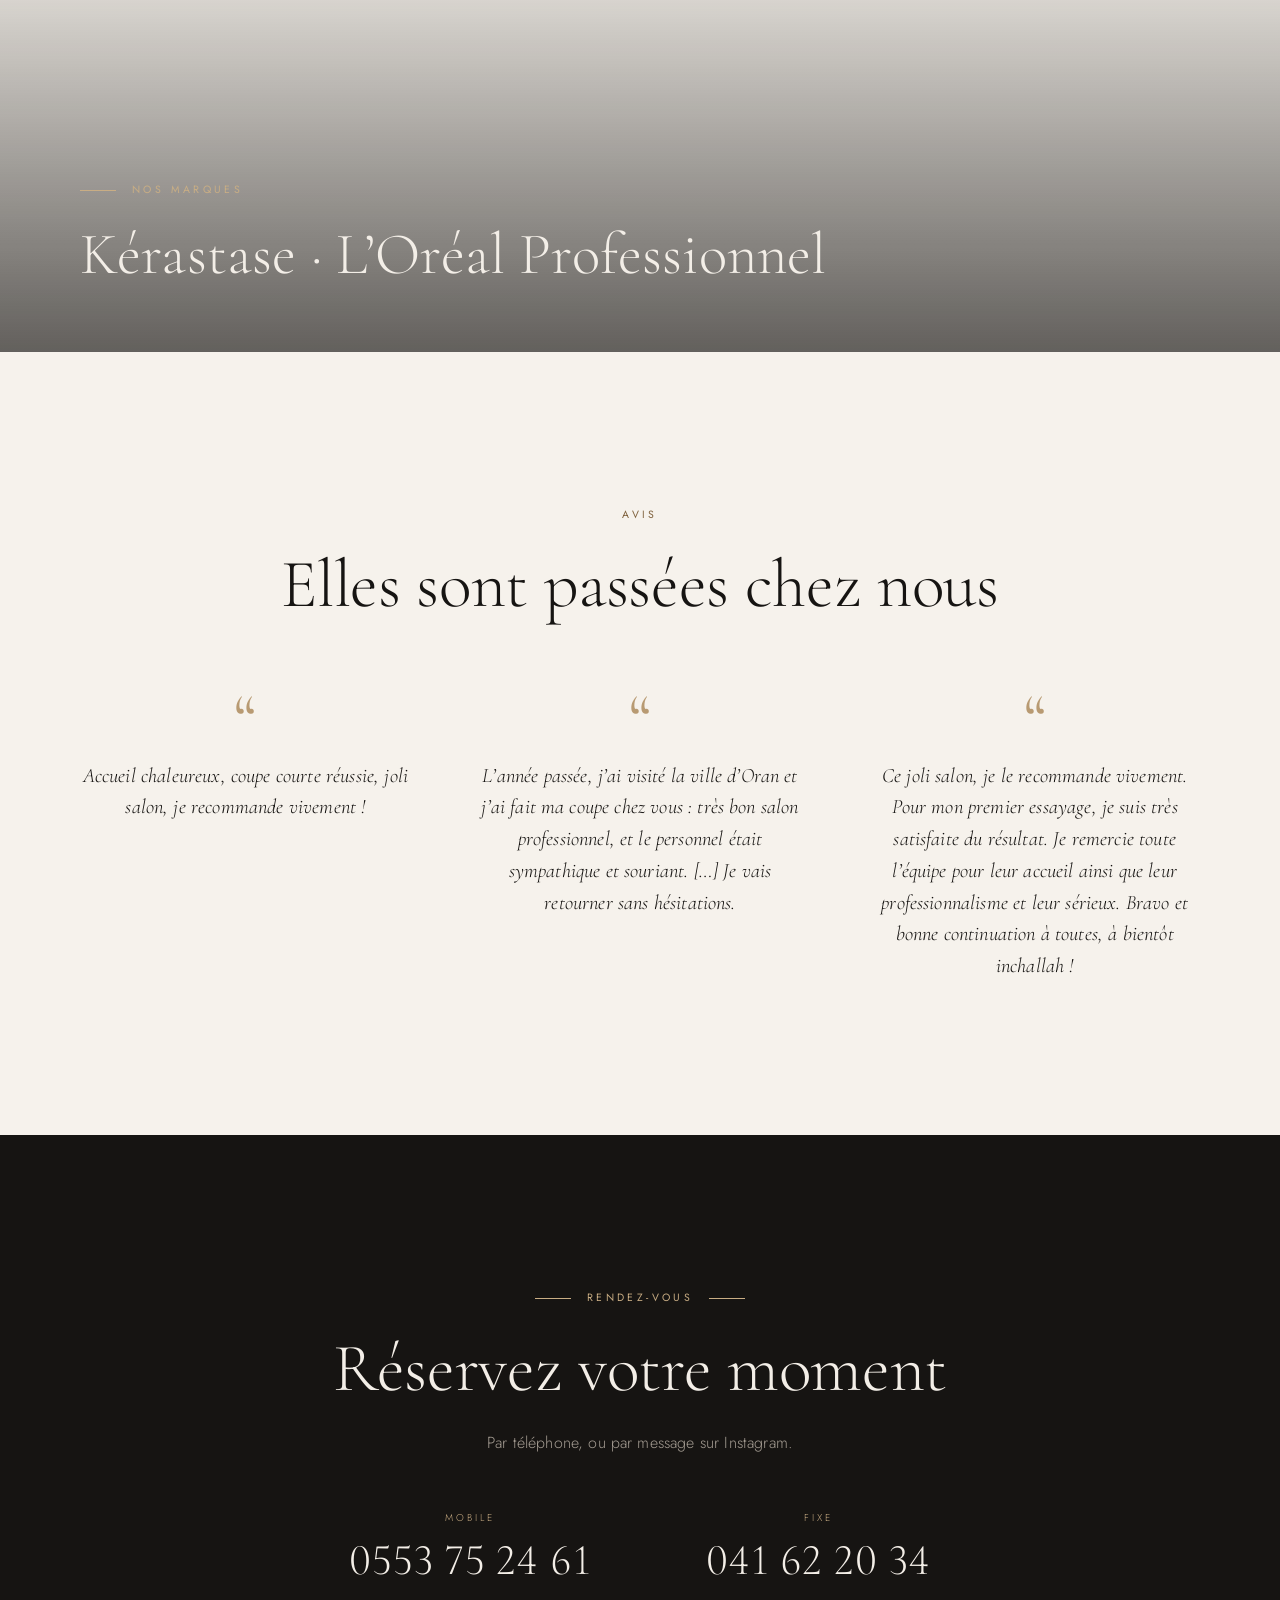
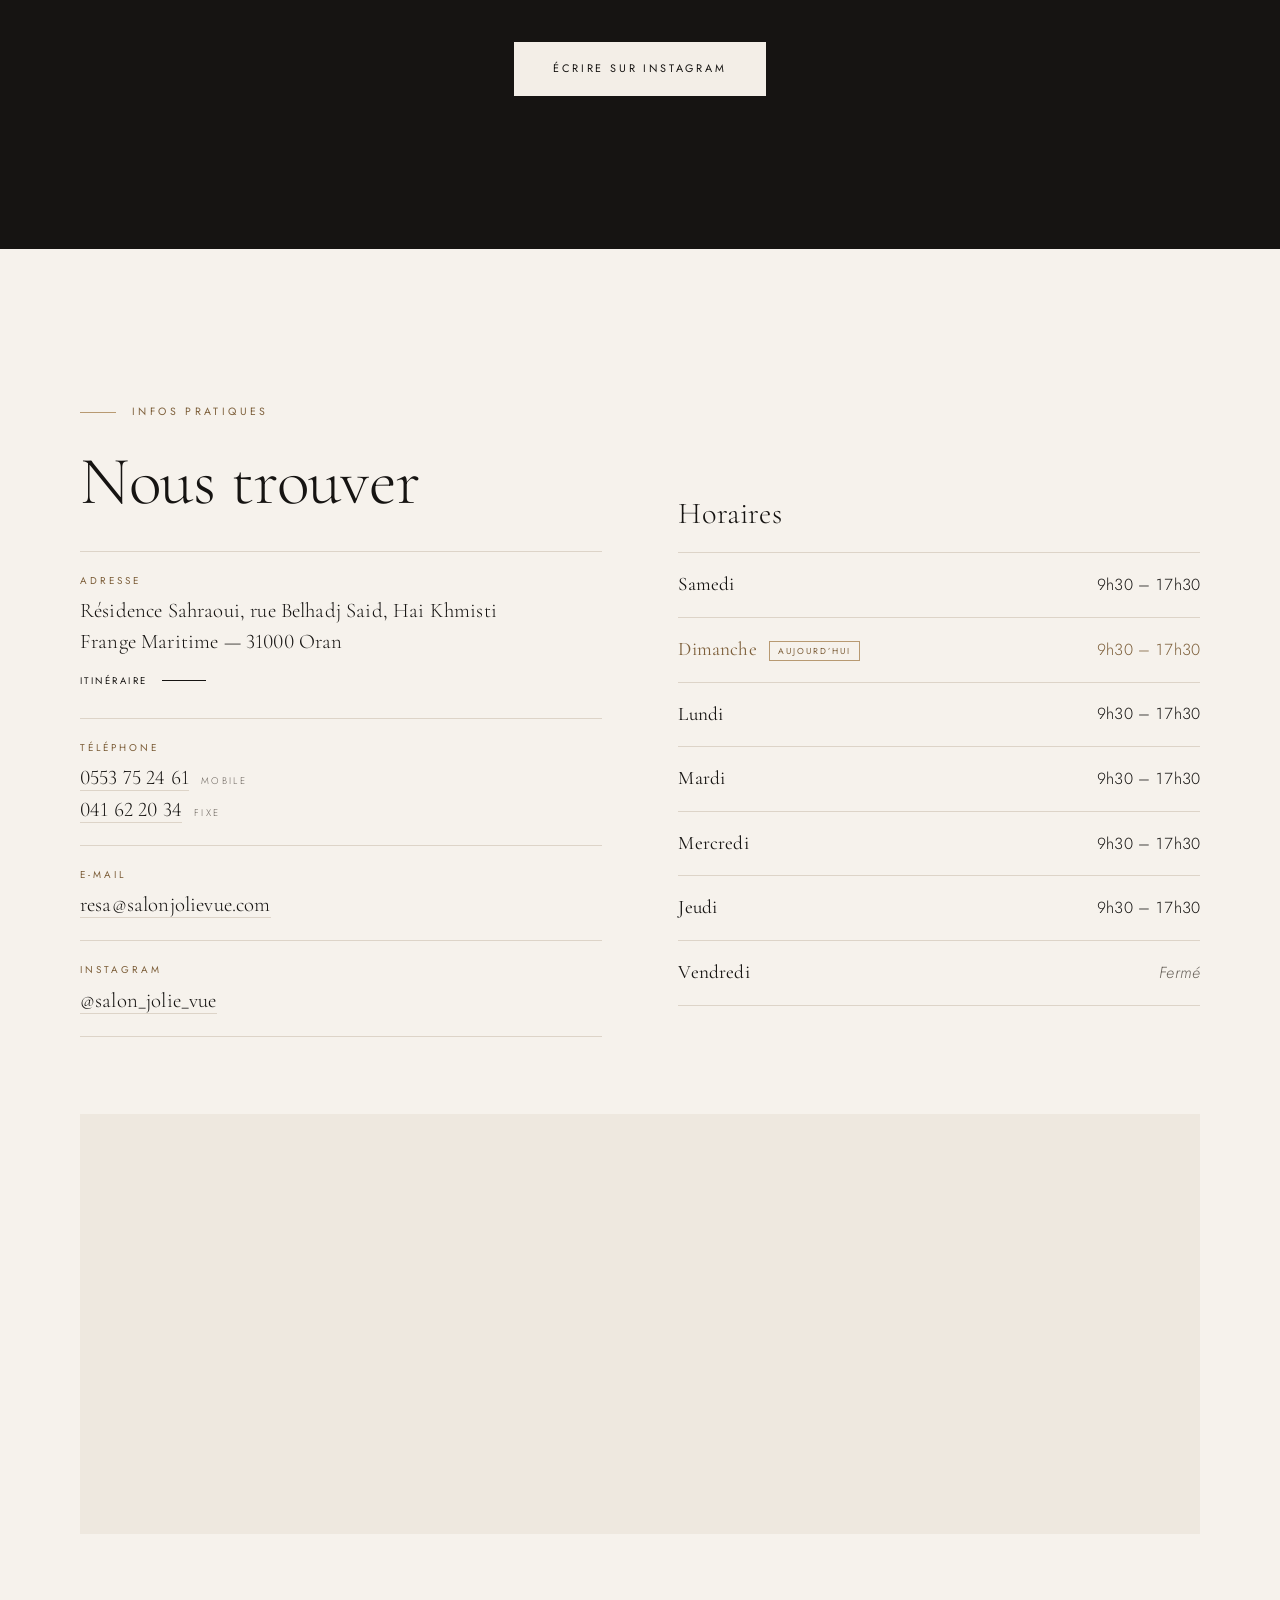
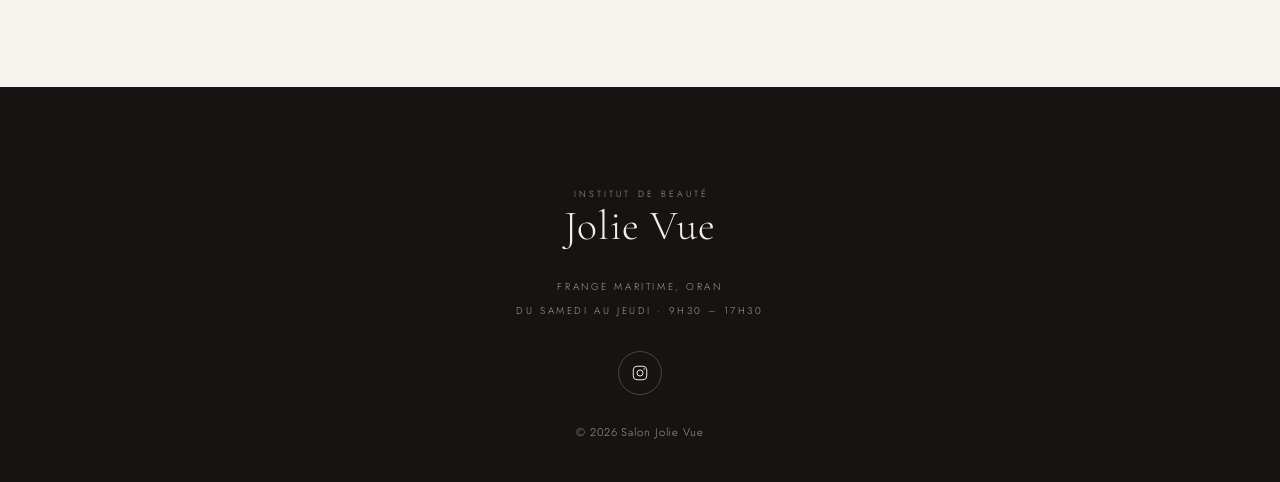
==== commit 9bc9c064: "Prepare the Netlify demo for the sales pitch - noindex the demo so Google does not list a site under" ====
--- a/index.html
+++ b/index.html
@@ -6,13 +6,16 @@
   <title>Salon Jolie Vue — Institut de beauté à Oran</title>
   <meta name="description" content="Salon Jolie Vue, institut de beauté pour femmes sur la frange maritime d’Oran : coiffure, colorations, soins capillaires, soins du visage, maquillage, manucure, épilations et massages. Tarifs, horaires et rendez-vous.">
   <meta name="theme-color" content="#f6f2ec">
+  <!-- Démo : ne pas indexer sur Google. À retirer à la mise en ligne sur salonjolievue.com. -->
+  <meta name="robots" content="noindex, nofollow">
 
   <meta property="og:type" content="website">
   <meta property="og:locale" content="fr_DZ">
   <meta property="og:site_name" content="Salon Jolie Vue">
   <meta property="og:title" content="Salon Jolie Vue — Institut de beauté à Oran">
   <meta property="og:description" content="Coiffure, soins, mise en beauté, onglerie, épilations et massages. Du samedi au jeudi, 9h30 – 17h30.">
-  <meta property="og:image" content="https://salonjolievue.com/images/accueil.jpg">
+  <!-- Aperçu WhatsApp / Instagram : URL absolue. À la mise en ligne : https://salonjolievue.com/images/accueil.jpg -->
+  <meta property="og:image" content="https://timely-granita-21127d.netlify.app/images/accueil.jpg">
 
   <link rel="icon" href="images/favicon.svg" type="image/svg+xml">
   <link rel="preconnect" href="https://fonts.googleapis.com">
@@ -24,7 +27,7 @@
   <a class="skip" href="#contenu">Aller au contenu</a>
 
   <div class="draft-banner" id="draft-banner" hidden>
-    Version provisoire — en attente des photos et du logo du salon.
+    Proposition de site pour Salon Jolie Vue — maquette de démonstration
   </div>
 
   <header class="site-header" id="haut">
